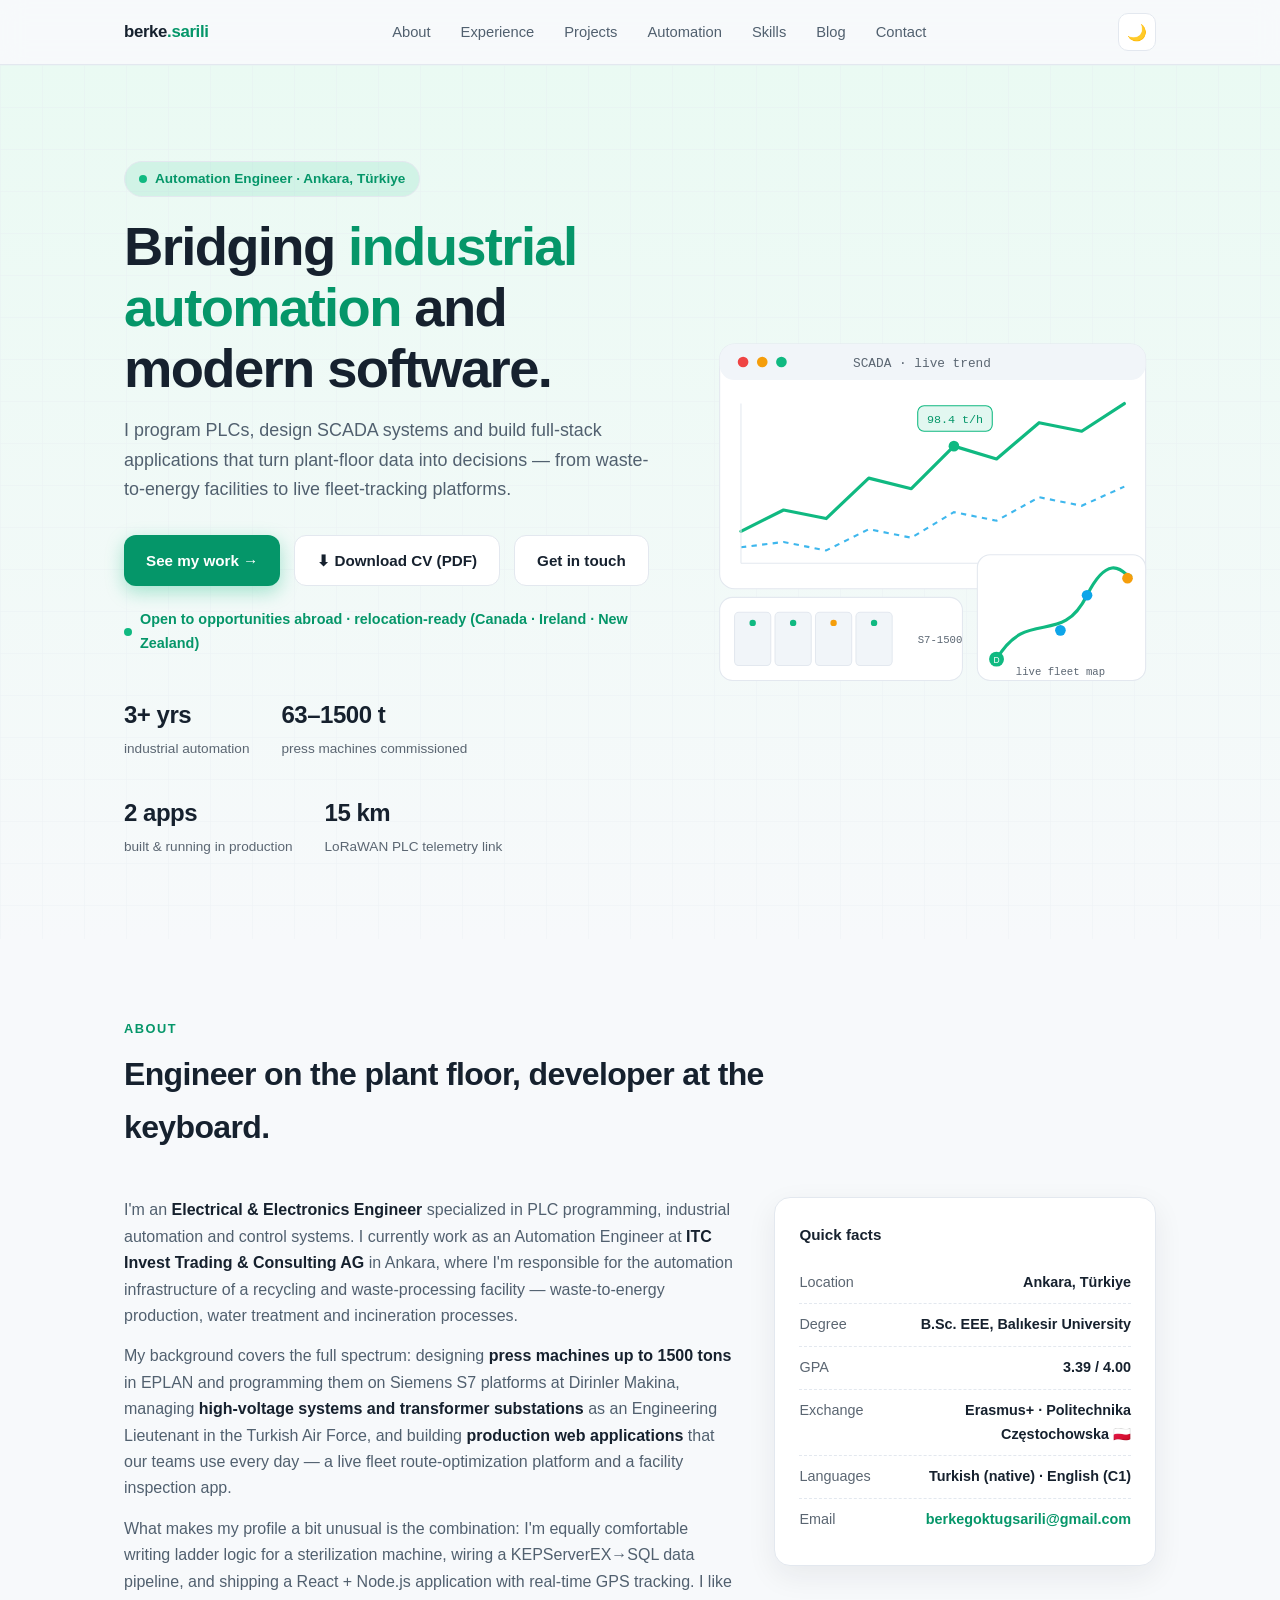
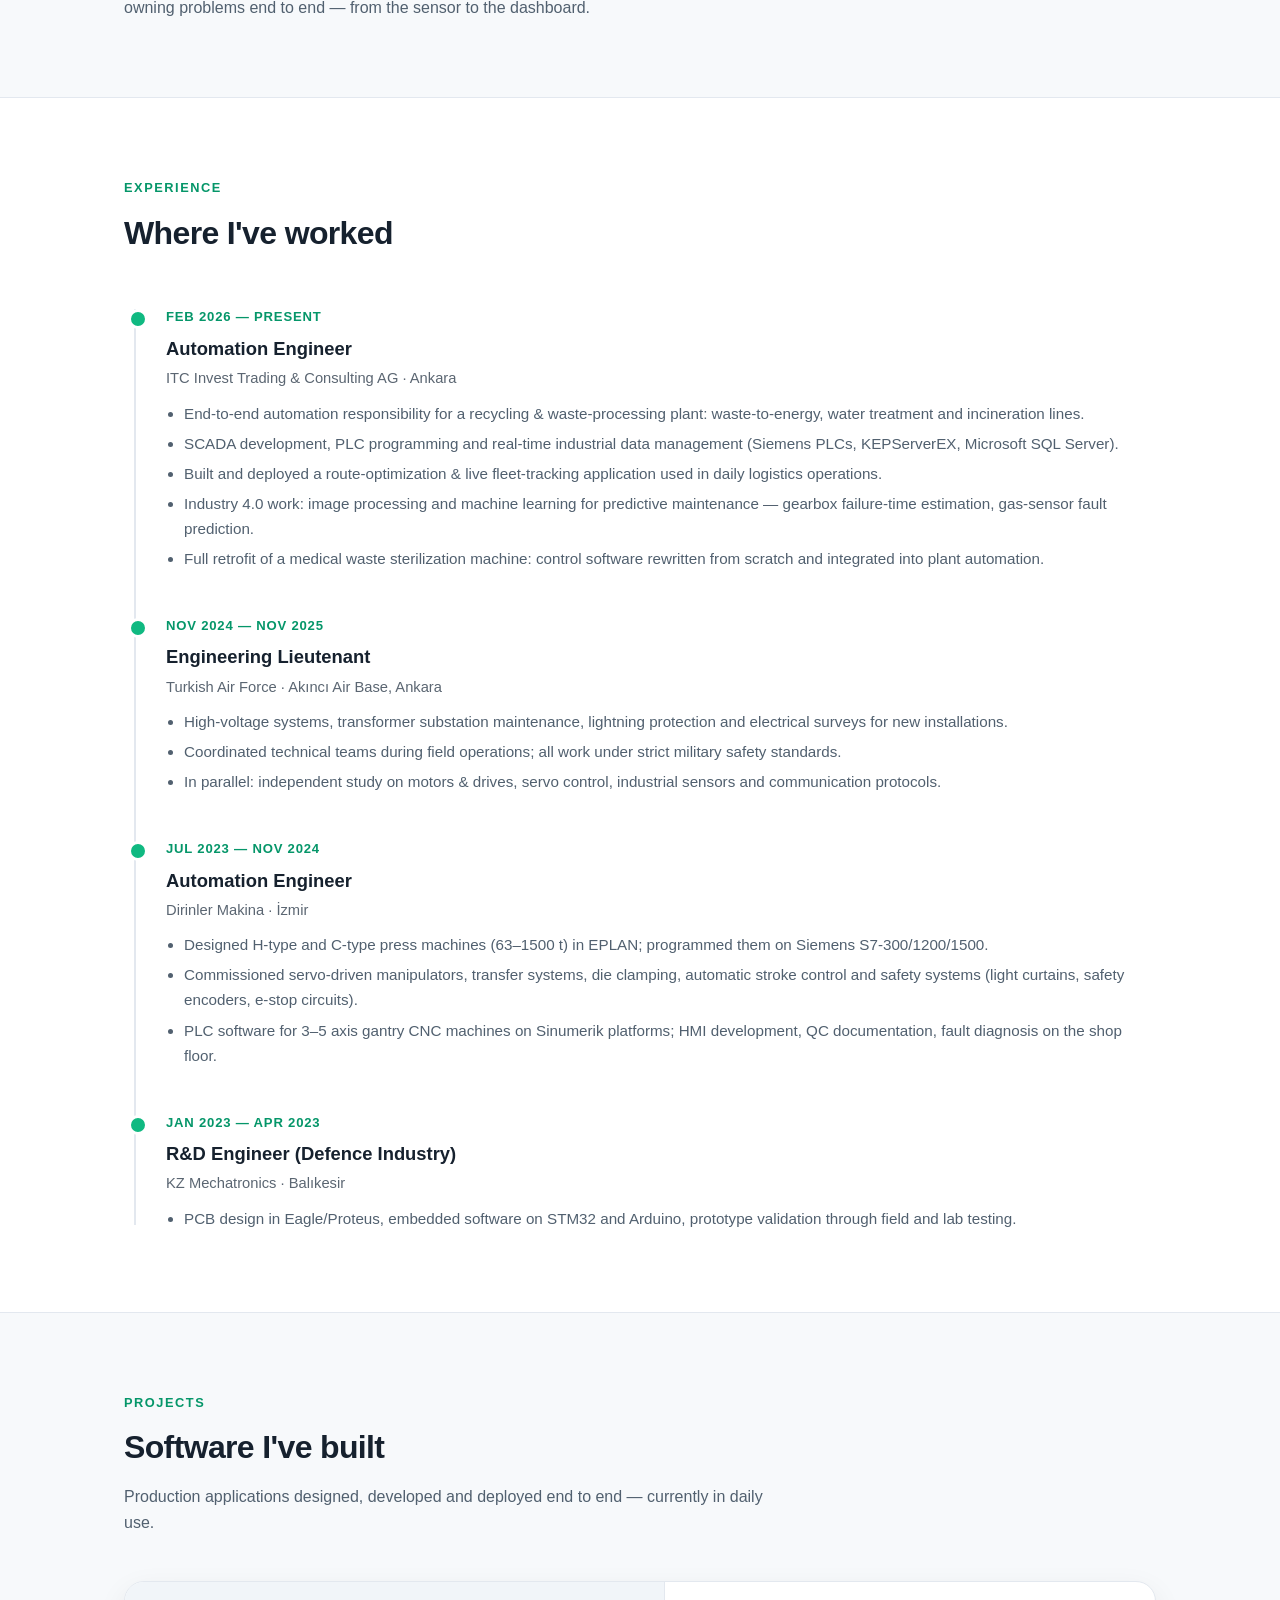
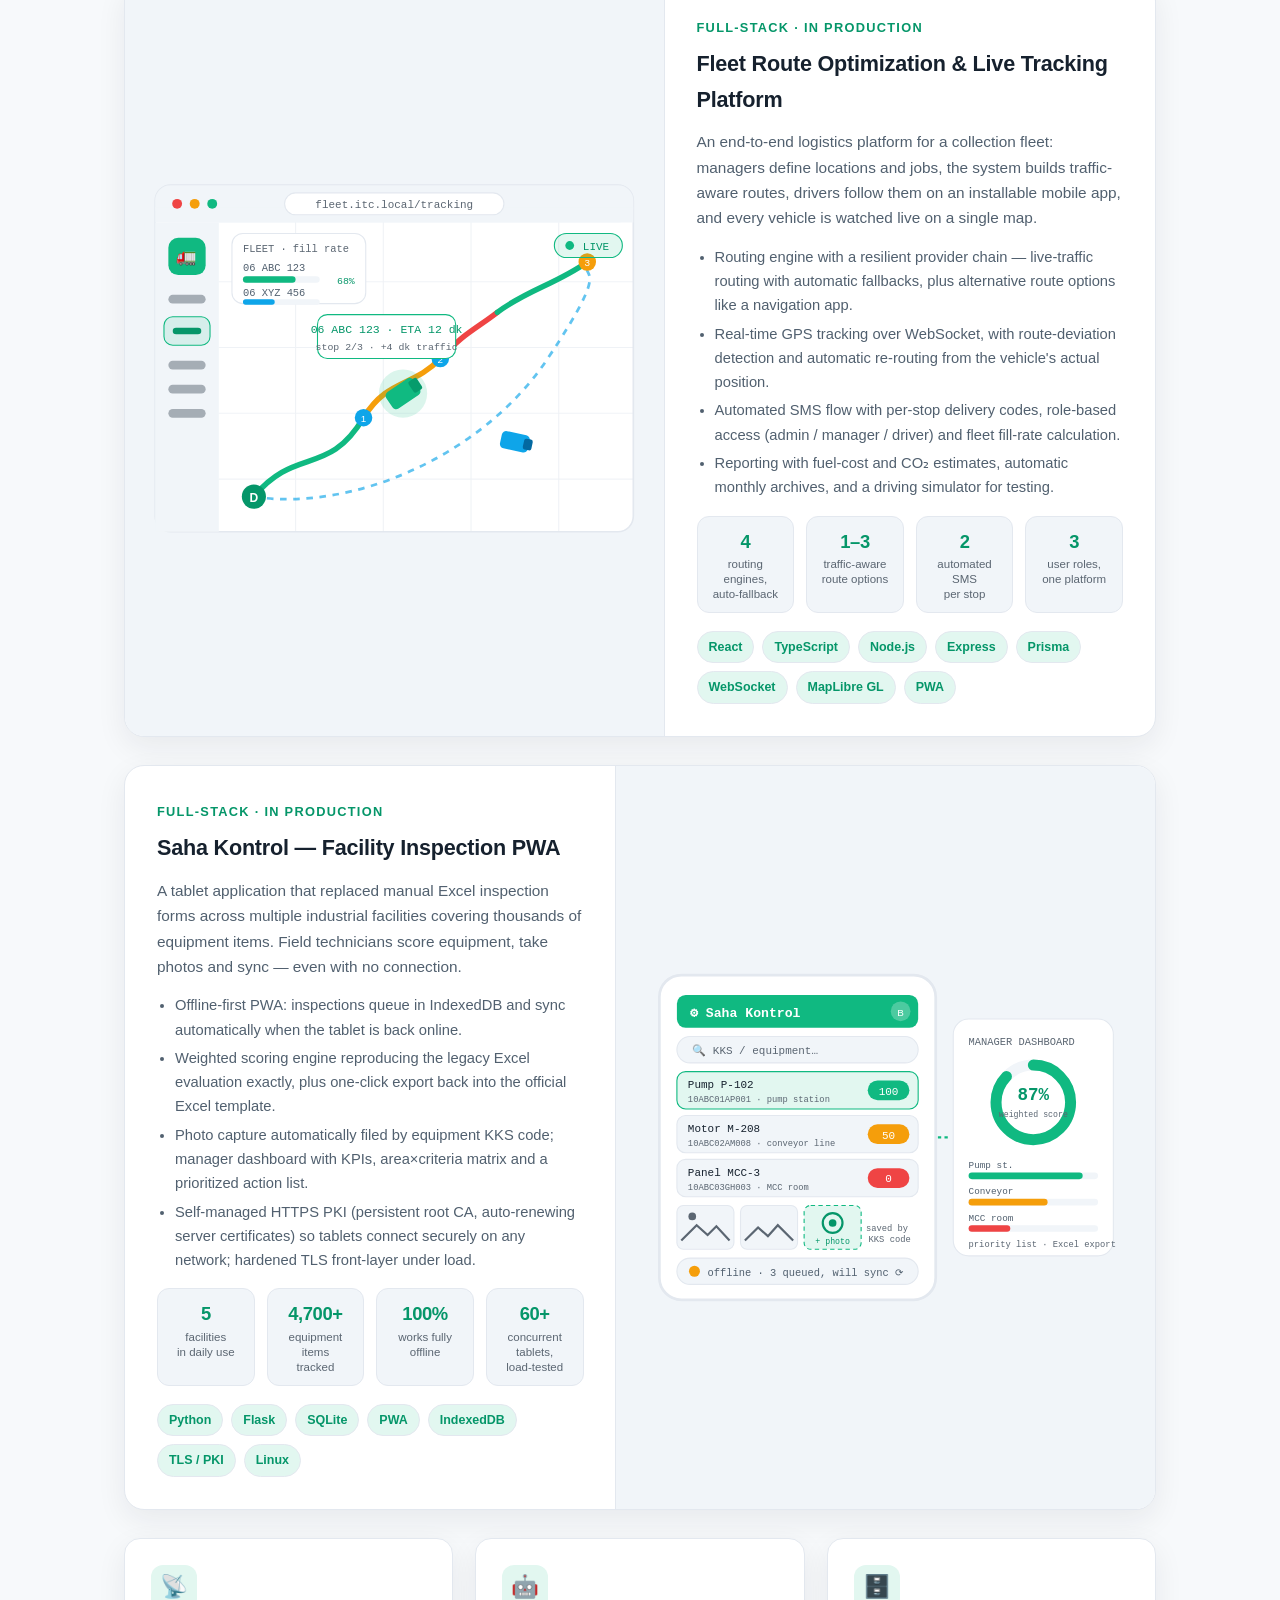
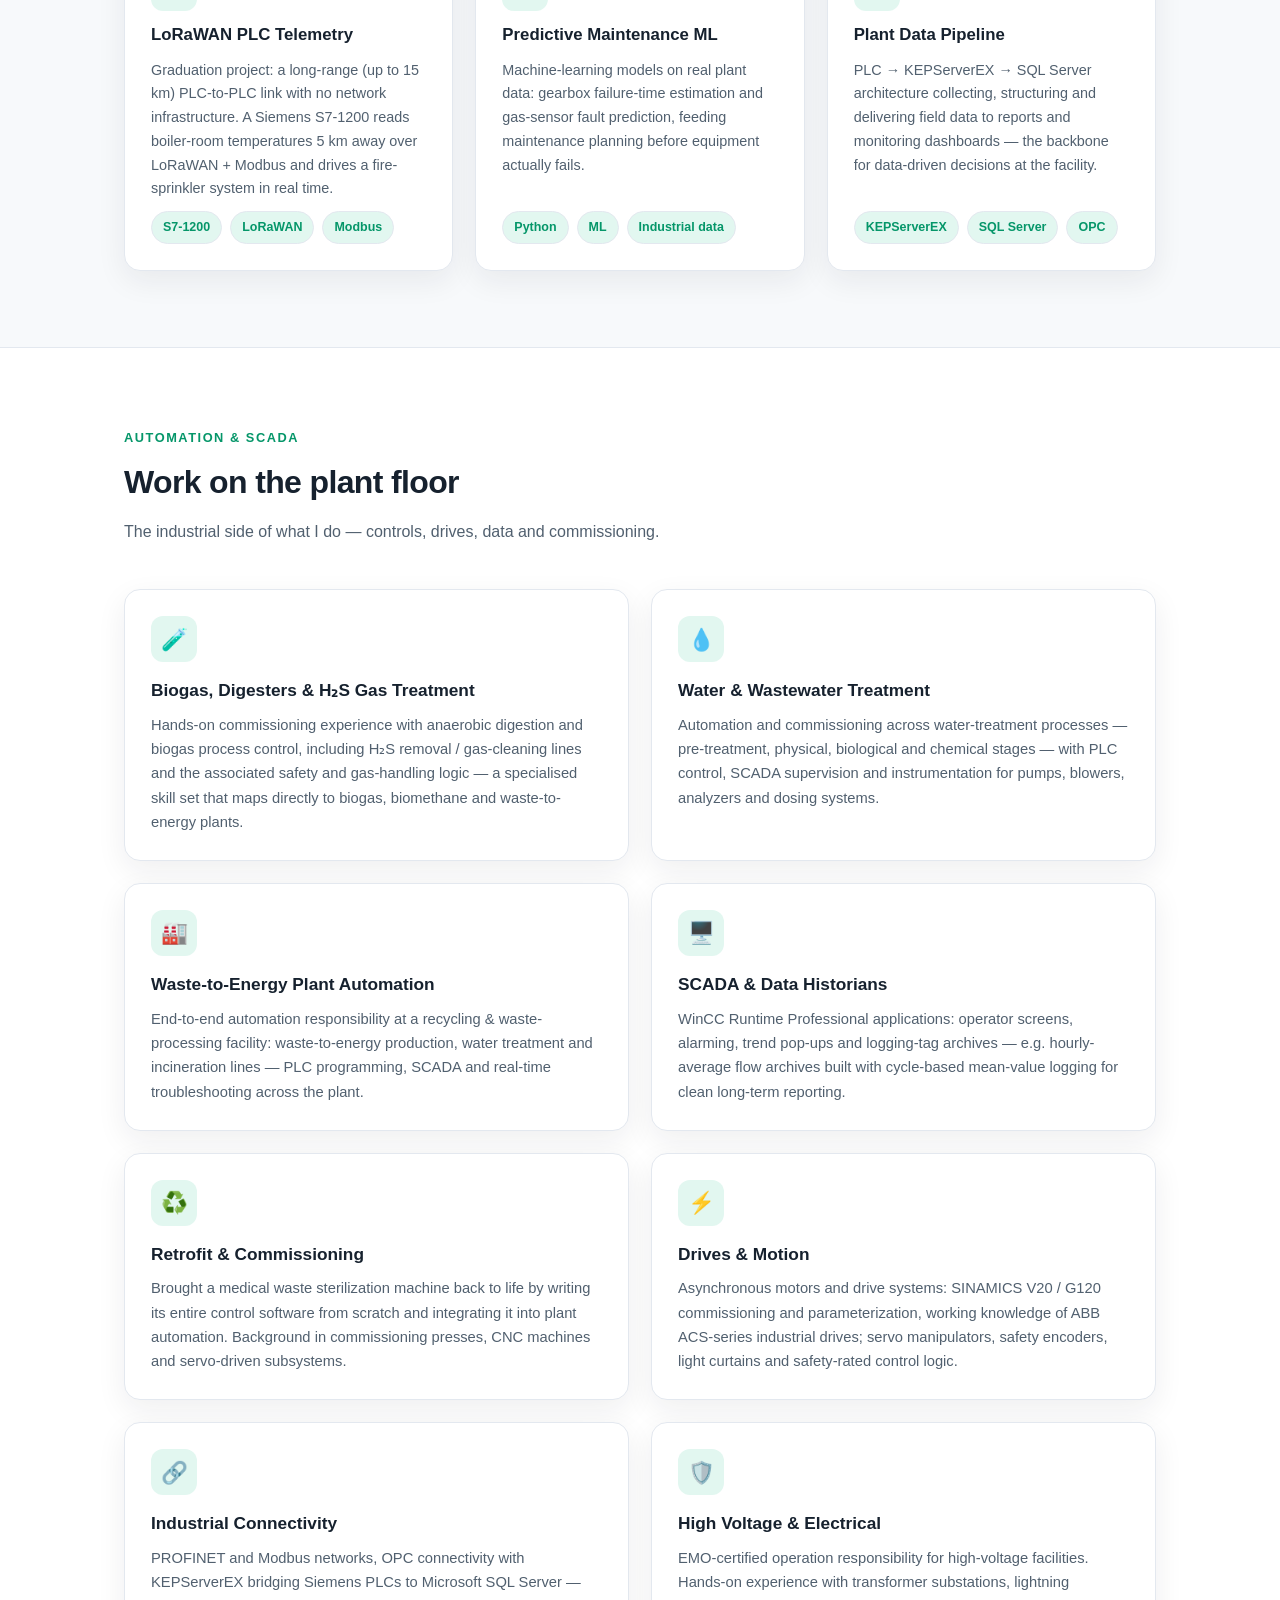
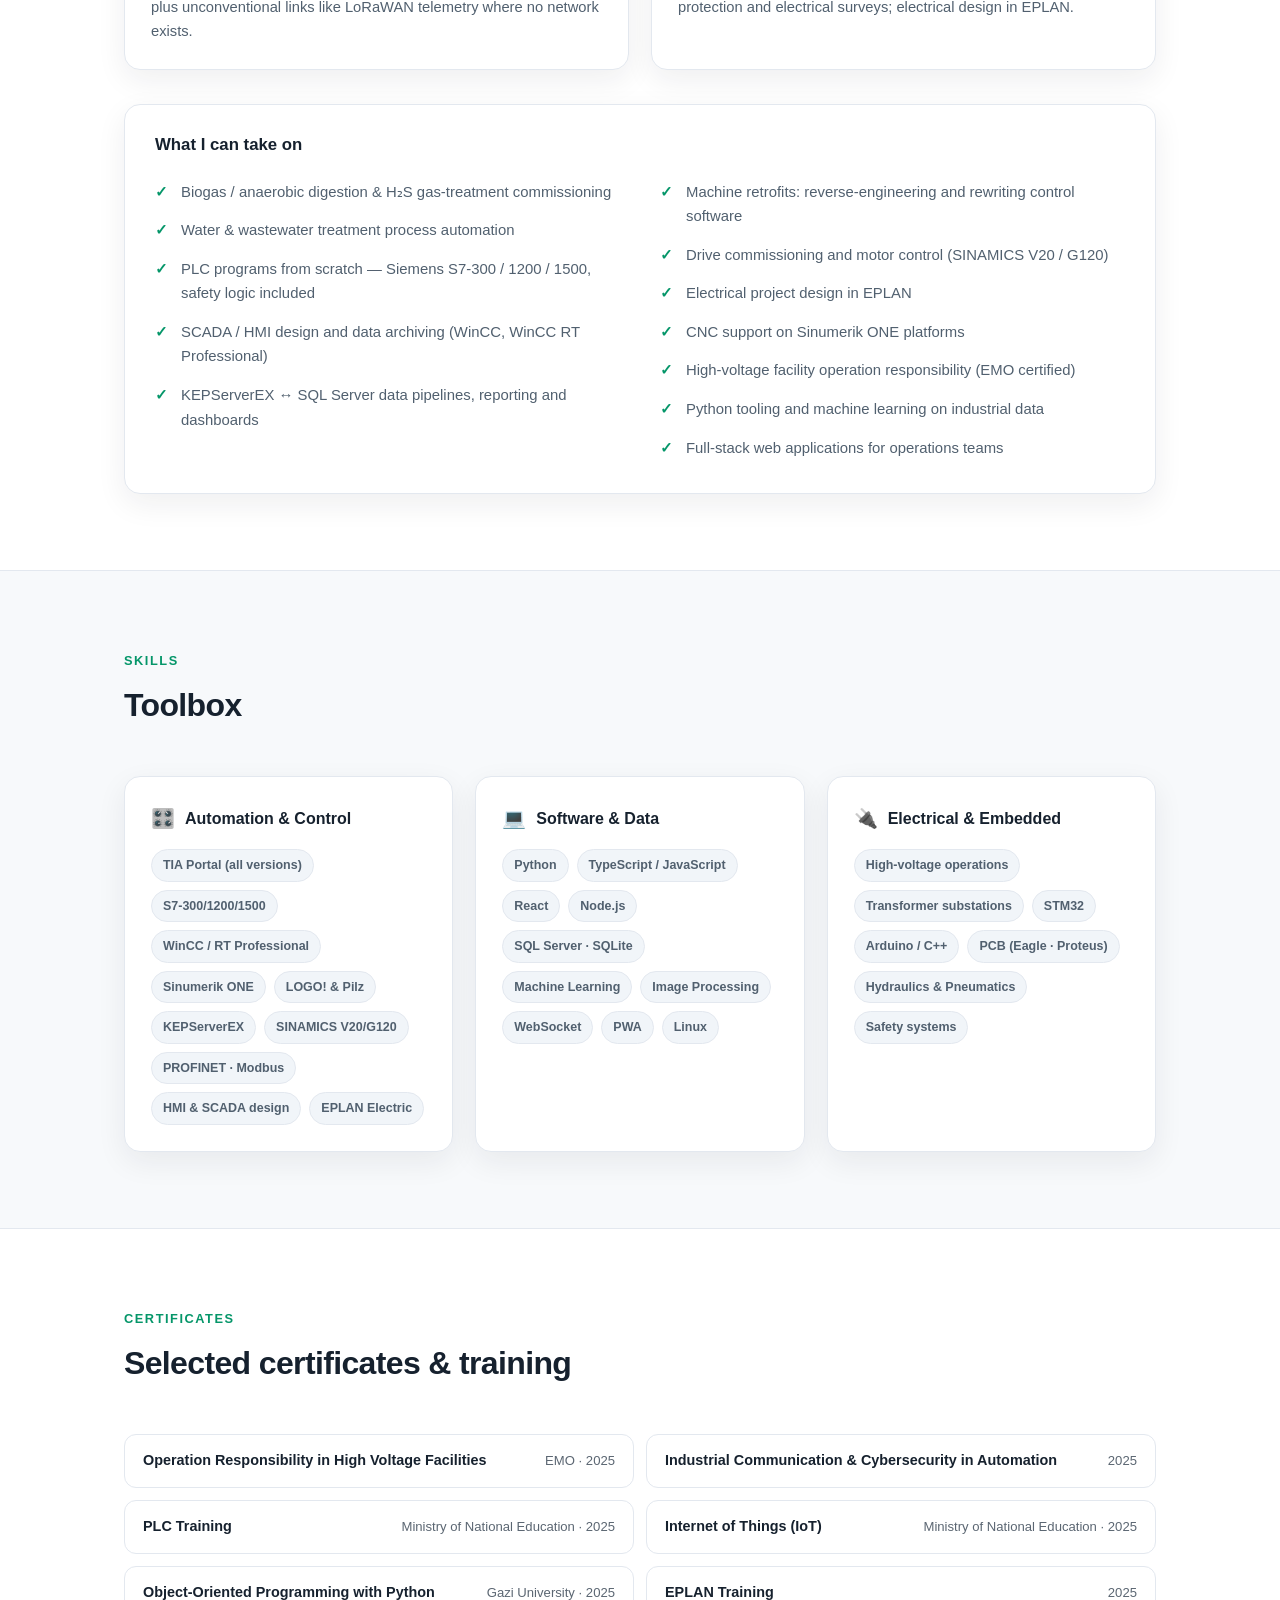
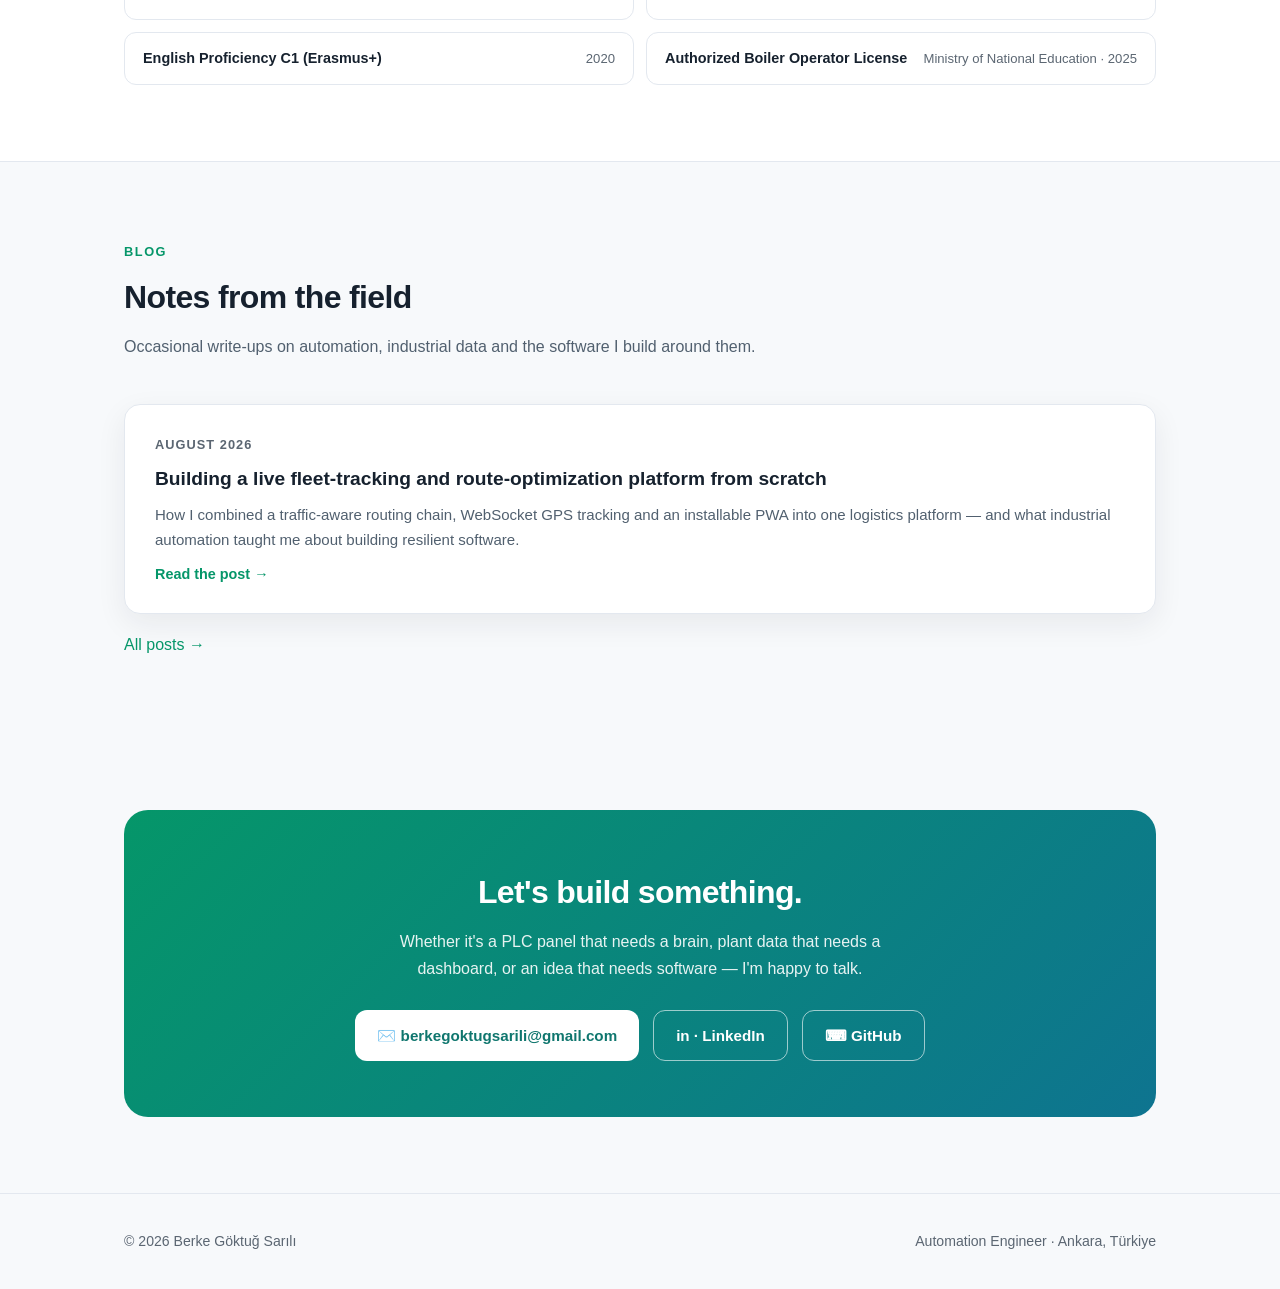
==== index.html @ cd358795 "Kisisel site: CV + portfolio + blog + SEO (OG, sitemap, JSON-LD) Co-Authored-By: Claude Opus 4.8 <no" ====
<!DOCTYPE html>
<html lang="en">
<head>
  <meta charset="UTF-8" />
  <meta name="viewport" content="width=device-width, initial-scale=1.0" />
  <title>Berke Göktuğ Sarılı — Automation Engineer</title>
  <meta name="description" content="Berke Göktuğ Sarılı — Automation Engineer in Ankara. PLC programming, SCADA systems, industrial data and full-stack software for operations." />
  <meta name="author" content="Berke Göktuğ Sarılı" />
  <meta name="theme-color" content="#f7f9fb" media="(prefers-color-scheme: light)" />
  <meta name="theme-color" content="#0b1220" media="(prefers-color-scheme: dark)" />
  <link rel="canonical" href="https://berkegoktugsarili.github.io/" />
  <!-- Open Graph (LinkedIn / social link previews) -->
  <meta property="og:type" content="website" />
  <meta property="og:site_name" content="Berke Göktuğ Sarılı" />
  <meta property="og:title" content="Berke Göktuğ Sarılı — Automation Engineer" />
  <meta property="og:description" content="Automation & SCADA engineer in Ankara. PLC programming, SCADA systems, industrial data and full-stack software — from waste-to-energy plants to live fleet-tracking platforms." />
  <meta property="og:url" content="https://berkegoktugsarili.github.io/" />
  <meta property="og:image" content="https://berkegoktugsarili.github.io/og.png" />
  <meta property="og:image:width" content="1200" />
  <meta property="og:image:height" content="630" />
  <meta name="twitter:card" content="summary_large_image" />
  <meta name="twitter:title" content="Berke Göktuğ Sarılı — Automation Engineer" />
  <meta name="twitter:description" content="Automation & SCADA engineer in Ankara — PLC, SCADA, industrial data & full-stack software." />
  <meta name="twitter:image" content="https://berkegoktugsarili.github.io/og.png" />
  <!-- JSON-LD: Person schema for Google / rich results -->
  <script type="application/ld+json">
  {
    "@context": "https://schema.org",
    "@type": "Person",
    "name": "Berke Göktuğ Sarılı",
    "jobTitle": "Automation & SCADA Engineer",
    "url": "https://berkegoktugsarili.github.io/",
    "email": "mailto:berkegoktugsarili@gmail.com",
    "address": { "@type": "PostalAddress", "addressLocality": "Ankara", "addressCountry": "TR" },
    "alumniOf": "Balıkesir University",
    "knowsAbout": ["PLC programming", "SCADA", "WinCC", "KEPServerEX", "Industrial automation", "Biogas & H2S gas treatment", "Machine learning", "Full-stack development"],
    "sameAs": [
      "https://www.linkedin.com/in/berkegoktugsarili/",
      "https://github.com/berkegoktugsarili"
    ]
  }
  </script>
  <!-- Set theme before first paint to avoid a flash of the wrong theme. -->
  <script>
    (function () {
      var s = localStorage.getItem("theme");
      var t = s || (window.matchMedia("(prefers-color-scheme: dark)").matches ? "dark" : "light");
      document.documentElement.setAttribute("data-theme", t);
    })();
  </script>
  <link rel="stylesheet" href="css/style.css" />
  <link rel="icon" href="favicon.svg" />
  <noscript><style>.reveal{opacity:1;transform:none}</style></noscript>
</head>
<body>

<a class="skip-link" href="#about">Skip to content</a>

<nav class="nav">
  <div class="container nav-inner">
    <a class="nav-logo" href="index.html">berke<span>.sarili</span></a>
    <ul class="nav-links" id="navLinks">
      <li><a href="#about">About</a></li>
      <li><a href="#experience">Experience</a></li>
      <li><a href="#projects">Projects</a></li>
      <li><a href="#automation">Automation</a></li>
      <li><a href="#skills">Skills</a></li>
      <li><a href="blog/index.html">Blog</a></li>
      <li><a href="#contact">Contact</a></li>
    </ul>
    <div>
      <button class="theme-btn" id="themeBtn" aria-label="Toggle theme">🌙</button>
      <button class="nav-toggle" id="navToggle" aria-label="Menu" aria-expanded="false" aria-controls="navLinks">☰</button>
    </div>
  </div>
</nav>

<header class="hero">
  <svg class="hero-grid-bg" width="100%" height="100%" xmlns="http://www.w3.org/2000/svg" aria-hidden="true" focusable="false">
    <defs>
      <pattern id="grid" width="42" height="42" patternUnits="userSpaceOnUse">
        <path d="M 42 0 L 0 0 0 42" fill="none" stroke="var(--card-border)" stroke-width="1"/>
      </pattern>
    </defs>
    <rect width="100%" height="100%" fill="url(#grid)" />
  </svg>
  <div class="container hero-inner">
    <div class="hero-text">
      <span class="hero-kicker"><span class="dot"></span> Automation Engineer · Ankara, Türkiye</span>
      <h1>Bridging <em>industrial automation</em> and modern software.</h1>
      <p class="hero-sub">
        I program PLCs, design SCADA systems and build full-stack applications that turn
        plant-floor data into decisions — from waste-to-energy facilities to live fleet-tracking platforms.
      </p>
      <div class="hero-cta">
        <a class="btn btn-primary" href="#projects">See my work →</a>
        <a class="btn btn-ghost" href="cv/Berke-Goktug-Sarili-CV.pdf" download>⬇ Download CV (PDF)</a>
        <a class="btn btn-ghost" href="#contact">Get in touch</a>
      </div>
      <p class="hero-avail"><span class="dot"></span> Open to opportunities abroad · relocation-ready (Canada · Ireland · New Zealand)</p>
      <div class="hero-stats">
        <div class="stat"><b>3+ yrs</b><span>industrial automation</span></div>
        <div class="stat"><b>63–1500 t</b><span>press machines commissioned</span></div>
        <div class="stat"><b>2 apps</b><span>built &amp; running in production</span></div>
        <div class="stat"><b>15 km</b><span>LoRaWAN PLC telemetry link</span></div>
      </div>
    </div>
    <div class="hero-art">
      <!-- Stylized control-room illustration: SCADA trend + route map -->
      <svg viewBox="0 0 420 340" xmlns="http://www.w3.org/2000/svg" role="img" aria-label="Illustration of a SCADA trend screen and a route map">
        <rect x="10" y="14" width="400" height="230" rx="14" fill="var(--card)" stroke="var(--card-border)"/>
        <rect x="10" y="14" width="400" height="34" rx="14" fill="var(--code-bg)"/>
        <circle cx="32" cy="31" r="5" fill="#ef4444"/><circle cx="50" cy="31" r="5" fill="#f59e0b"/><circle cx="68" cy="31" r="5" fill="var(--accent)"/>
        <text x="200" y="36" text-anchor="middle" font-family="monospace" font-size="12" fill="var(--text-faint)">SCADA · live trend</text>
        <polyline points="30,190 70,170 110,178 150,140 190,150 230,110 270,122 310,88 350,96 390,70"
                  fill="none" stroke="var(--accent)" stroke-width="3" stroke-linecap="round" stroke-linejoin="round"/>
        <polyline points="30,205 70,200 110,208 150,188 190,196 230,172 270,180 310,158 350,166 390,148"
                  fill="none" stroke="#0ea5e9" stroke-width="2" stroke-dasharray="5 5" opacity="0.8"/>
        <g stroke="var(--card-border)" stroke-width="1">
          <line x1="30" y1="70" x2="30" y2="220"/><line x1="30" y1="220" x2="395" y2="220"/>
        </g>
        <circle cx="230" cy="110" r="5" fill="var(--accent)"/>
        <rect x="196" y="72" width="70" height="24" rx="6" fill="var(--accent-soft)" stroke="var(--accent)"/>
        <text x="231" y="88" text-anchor="middle" font-family="monospace" font-size="11" fill="var(--accent-strong)">98.4 t/h</text>
        <!-- route mini-map -->
        <rect x="252" y="212" width="158" height="118" rx="12" fill="var(--card)" stroke="var(--card-border)"/>
        <path d="M270 310 C 300 260, 330 300, 355 250 S 395 240, 396 232" fill="none" stroke="var(--accent)" stroke-width="3" stroke-linecap="round"/>
        <circle cx="270" cy="310" r="7" fill="var(--accent)"/>
        <text x="270" y="314" text-anchor="middle" font-size="8" fill="#fff">D</text>
        <circle cx="330" cy="283" r="5" fill="#0ea5e9"/>
        <circle cx="355" cy="250" r="5" fill="#0ea5e9"/>
        <circle cx="393" cy="234" r="5" fill="#f59e0b"/>
        <text x="330" y="325" text-anchor="middle" font-family="monospace" font-size="10" fill="var(--text-faint)">live fleet map</text>
        <!-- PLC rack -->
        <rect x="10" y="252" width="228" height="78" rx="12" fill="var(--card)" stroke="var(--card-border)"/>
        <rect x="24" y="266" width="34" height="50" rx="4" fill="var(--code-bg)" stroke="var(--card-border)"/>
        <rect x="62" y="266" width="34" height="50" rx="4" fill="var(--code-bg)" stroke="var(--card-border)"/>
        <rect x="100" y="266" width="34" height="50" rx="4" fill="var(--code-bg)" stroke="var(--card-border)"/>
        <rect x="138" y="266" width="34" height="50" rx="4" fill="var(--code-bg)" stroke="var(--card-border)"/>
        <circle cx="41" cy="276" r="3" fill="var(--accent)"/><circle cx="79" cy="276" r="3" fill="var(--accent)"/>
        <circle cx="117" cy="276" r="3" fill="#f59e0b"/><circle cx="155" cy="276" r="3" fill="var(--accent)"/>
        <text x="196" y="295" font-family="monospace" font-size="10" fill="var(--text-faint)">S7-1500</text>
      </svg>
    </div>
  </div>
</header>

<section id="about">
  <div class="container">
    <div class="sec-head reveal">
      <span class="tag">About</span>
      <h2>Engineer on the plant floor, developer at the keyboard.</h2>
    </div>
    <div class="about-grid">
      <div class="reveal">
        <p>
          I'm an <strong>Electrical &amp; Electronics Engineer</strong> specialized in PLC programming, industrial
          automation and control systems. I currently work as an Automation Engineer at
          <strong>ITC Invest Trading &amp; Consulting AG</strong> in Ankara, where I'm responsible for the automation
          infrastructure of a recycling and waste-processing facility — waste-to-energy production, water
          treatment and incineration processes.
        </p>
        <p>
          My background covers the full spectrum: designing <strong>press machines up to 1500 tons</strong> in EPLAN and
          programming them on Siemens S7 platforms at Dirinler Makina, managing <strong>high-voltage systems and
          transformer substations</strong> as an Engineering Lieutenant in the Turkish Air Force, and building
          <strong>production web applications</strong> that our teams use every day — a live fleet route-optimization
          platform and a facility inspection app.
        </p>
        <p>
          What makes my profile a bit unusual is the combination: I'm equally comfortable writing ladder logic
          for a sterilization machine, wiring a KEPServerEX→SQL data pipeline, and shipping a React + Node.js
          application with real-time GPS tracking. I like owning problems end to end — from the sensor to the dashboard.
        </p>
      </div>
      <div class="fact-card reveal">
        <h3>Quick facts</h3>
        <ul>
          <li><span>Location</span><span>Ankara, Türkiye</span></li>
          <li><span>Degree</span><span>B.Sc. EEE, Balıkesir University</span></li>
          <li><span>GPA</span><span>3.39 / 4.00</span></li>
          <li><span>Exchange</span><span>Erasmus+ · Politechnika Częstochowska 🇵🇱</span></li>
          <li><span>Languages</span><span>Turkish (native) · English (C1)</span></li>
          <li><span>Email</span><span><a href="mailto:berkegoktugsarili@gmail.com">berkegoktugsarili@gmail.com</a></span></li>
        </ul>
      </div>
    </div>
  </div>
</section>

<section id="experience" class="alt">
  <div class="container">
    <div class="sec-head reveal">
      <span class="tag">Experience</span>
      <h2>Where I've worked</h2>
    </div>
    <div class="timeline">
      <div class="tl-item reveal">
        <span class="tl-date">Feb 2026 — Present</span>
        <h3>Automation Engineer</h3>
        <div class="tl-org">ITC Invest Trading &amp; Consulting AG · Ankara</div>
        <ul>
          <li>End-to-end automation responsibility for a recycling &amp; waste-processing plant: waste-to-energy, water treatment and incineration lines.</li>
          <li>SCADA development, PLC programming and real-time industrial data management (Siemens PLCs, KEPServerEX, Microsoft SQL Server).</li>
          <li>Built and deployed a route-optimization &amp; live fleet-tracking application used in daily logistics operations.</li>
          <li>Industry 4.0 work: image processing and machine learning for predictive maintenance — gearbox failure-time estimation, gas-sensor fault prediction.</li>
          <li>Full retrofit of a medical waste sterilization machine: control software rewritten from scratch and integrated into plant automation.</li>
        </ul>
      </div>
      <div class="tl-item reveal">
        <span class="tl-date">Nov 2024 — Nov 2025</span>
        <h3>Engineering Lieutenant</h3>
        <div class="tl-org">Turkish Air Force · Akıncı Air Base, Ankara</div>
        <ul>
          <li>High-voltage systems, transformer substation maintenance, lightning protection and electrical surveys for new installations.</li>
          <li>Coordinated technical teams during field operations; all work under strict military safety standards.</li>
          <li>In parallel: independent study on motors &amp; drives, servo control, industrial sensors and communication protocols.</li>
        </ul>
      </div>
      <div class="tl-item reveal">
        <span class="tl-date">Jul 2023 — Nov 2024</span>
        <h3>Automation Engineer</h3>
        <div class="tl-org">Dirinler Makina · İzmir</div>
        <ul>
          <li>Designed H-type and C-type press machines (63–1500 t) in EPLAN; programmed them on Siemens S7-300/1200/1500.</li>
          <li>Commissioned servo-driven manipulators, transfer systems, die clamping, automatic stroke control and safety systems (light curtains, safety encoders, e-stop circuits).</li>
          <li>PLC software for 3–5 axis gantry CNC machines on Sinumerik platforms; HMI development, QC documentation, fault diagnosis on the shop floor.</li>
        </ul>
      </div>
      <div class="tl-item reveal">
        <span class="tl-date">Jan 2023 — Apr 2023</span>
        <h3>R&amp;D Engineer (Defence Industry)</h3>
        <div class="tl-org">KZ Mechatronics · Balıkesir</div>
        <ul>
          <li>PCB design in Eagle/Proteus, embedded software on STM32 and Arduino, prototype validation through field and lab testing.</li>
        </ul>
      </div>
    </div>
  </div>
</section>

<section id="projects">
  <div class="container">
    <div class="sec-head reveal">
      <span class="tag">Projects</span>
      <h2>Software I've built</h2>
      <p>Production applications designed, developed and deployed end to end — currently in daily use.</p>
    </div>

    <div class="proj-featured">
      <article class="proj-card reveal">
        <div class="proj-art">
          <svg viewBox="0 0 440 320" xmlns="http://www.w3.org/2000/svg" role="img" aria-label="Fleet tracking application screen: live map with routes, vehicles and fleet panel">
            <!-- browser window -->
            <rect x="2" y="2" width="436" height="316" rx="14" fill="var(--card)" stroke="var(--card-border)" stroke-width="1.5"/>
            <rect x="2" y="2" width="436" height="34" rx="14" fill="var(--code-bg)"/>
            <rect x="2" y="22" width="436" height="14" fill="var(--code-bg)"/>
            <circle cx="22" cy="19" r="4.5" fill="#ef4444"/><circle cx="38" cy="19" r="4.5" fill="#f59e0b"/><circle cx="54" cy="19" r="4.5" fill="var(--accent)"/>
            <rect x="120" y="9" width="200" height="20" rx="10" fill="var(--card)" stroke="var(--card-border)"/>
            <text x="220" y="23" text-anchor="middle" font-family="monospace" font-size="10" fill="var(--text-faint)">fleet.itc.local/tracking</text>
            <!-- sidebar -->
            <rect x="2" y="36" width="58" height="282" fill="var(--code-bg)"/>
            <rect x="14" y="50" width="34" height="34" rx="9" fill="var(--accent)"/>
            <text x="31" y="72" text-anchor="middle" font-size="15" fill="#fff">🚛</text>
            <rect x="14" y="102" width="34" height="8" rx="4" fill="var(--text-faint)" opacity="0.5"/>
            <rect x="10" y="122" width="42" height="26" rx="8" fill="var(--accent-soft)" stroke="var(--accent)"/>
            <rect x="18" y="132" width="26" height="6" rx="3" fill="var(--accent-strong)"/>
            <rect x="14" y="162" width="34" height="8" rx="4" fill="var(--text-faint)" opacity="0.5"/>
            <rect x="14" y="184" width="34" height="8" rx="4" fill="var(--text-faint)" opacity="0.5"/>
            <rect x="14" y="206" width="34" height="8" rx="4" fill="var(--text-faint)" opacity="0.5"/>
            <!-- map canvas -->
            <g stroke="var(--card-border)" stroke-width="1" opacity="0.55">
              <line x1="60" y1="90" x2="438" y2="90"/><line x1="60" y1="150" x2="438" y2="150"/>
              <line x1="60" y1="210" x2="438" y2="210"/><line x1="60" y1="270" x2="438" y2="270"/>
              <line x1="130" y1="36" x2="130" y2="318"/><line x1="210" y1="36" x2="210" y2="318"/>
              <line x1="290" y1="36" x2="290" y2="318"/><line x1="370" y1="36" x2="370" y2="318"/>
            </g>
            <!-- route with traffic colouring: green → amber → red → green -->
            <path d="M92 286 C 130 240, 160 268, 192 214" fill="none" stroke="var(--accent)" stroke-width="5" stroke-linecap="round"/>
            <path d="M192 214 C 214 178, 238 186, 262 160" fill="none" stroke="#f59e0b" stroke-width="5" stroke-linecap="round"/>
            <path d="M262 160 C 282 138, 296 132, 314 118" fill="none" stroke="#ef4444" stroke-width="5" stroke-linecap="round"/>
            <path d="M314 118 C 340 98, 368 92, 396 72" fill="none" stroke="var(--accent)" stroke-width="5" stroke-linecap="round"/>
            <!-- alternative route -->
            <path d="M92 286 C 180 300, 300 250, 360 160 S 390 90, 396 72" fill="none" stroke="#0ea5e9" stroke-width="2.5" stroke-dasharray="6 6" opacity="0.65"/>
            <!-- depot + stops -->
            <circle cx="92" cy="286" r="11" fill="var(--accent-strong)"/>
            <text x="92" y="291" text-anchor="middle" font-size="11" fill="#fff" font-weight="bold">D</text>
            <circle cx="192" cy="214" r="8" fill="#0ea5e9"/><text x="192" y="218" text-anchor="middle" font-size="9" fill="#fff">1</text>
            <circle cx="262" cy="160" r="8" fill="#0ea5e9"/><text x="262" y="164" text-anchor="middle" font-size="9" fill="#fff">2</text>
            <circle cx="396" cy="72" r="8" fill="#f59e0b"/><text x="396" y="76" text-anchor="middle" font-size="9" fill="#fff">3</text>
            <!-- vehicles -->
            <g transform="translate(228,192) rotate(-34)">
              <rect x="-15" y="-9" width="30" height="18" rx="4" fill="var(--accent)"/>
              <rect x="9" y="-6" width="9" height="12" rx="2" fill="var(--accent-strong)"/>
            </g>
            <circle cx="228" cy="192" r="22" fill="var(--accent)" opacity="0.15"/>
            <g transform="translate(330,236) rotate(12)">
              <rect x="-13" y="-8" width="26" height="16" rx="4" fill="#0ea5e9"/>
              <rect x="8" y="-5" width="8" height="10" rx="2" fill="#0369a1"/>
            </g>
            <!-- ETA tooltip -->
            <rect x="150" y="120" width="126" height="40" rx="9" fill="var(--card)" stroke="var(--accent)"/>
            <text x="213" y="137" text-anchor="middle" font-family="monospace" font-size="10.5" fill="var(--accent-strong)">06 ABC 123 · ETA 12 dk</text>
            <text x="213" y="152" text-anchor="middle" font-family="monospace" font-size="9" fill="var(--text-faint)">stop 2/3 · +4 dk traffic</text>
            <!-- live badge -->
            <rect x="366" y="46" width="62" height="22" rx="11" fill="var(--accent-soft)" stroke="var(--accent)"/>
            <circle cx="380" cy="57" r="4" fill="var(--accent)"/>
            <text x="404" y="61" text-anchor="middle" font-family="monospace" font-size="10" fill="var(--accent-strong)">LIVE</text>
            <!-- fleet panel -->
            <rect x="72" y="46" width="122" height="64" rx="10" fill="var(--card)" stroke="var(--card-border)"/>
            <text x="82" y="63" font-family="monospace" font-size="9.5" fill="var(--text-faint)">FLEET · fill rate</text>
            <text x="82" y="80" font-family="monospace" font-size="9.5" fill="var(--text-soft)">06 ABC 123</text>
            <rect x="82" y="85" width="70" height="6" rx="3" fill="var(--code-bg)"/>
            <rect x="82" y="85" width="48" height="6" rx="3" fill="var(--accent)"/>
            <text x="184" y="92" text-anchor="end" font-family="monospace" font-size="9" fill="var(--accent-strong)">68%</text>
            <text x="82" y="103" font-family="monospace" font-size="9.5" fill="var(--text-soft)">06 XYZ 456</text>
            <rect x="82" y="106" width="70" height="5" rx="2.5" fill="var(--code-bg)"/>
            <rect x="82" y="106" width="29" height="5" rx="2.5" fill="#0ea5e9"/>
          </svg>
        </div>
        <div class="proj-body">
          <span class="role">Full-stack · in production</span>
          <h3>Fleet Route Optimization &amp; Live Tracking Platform</h3>
          <p>
            An end-to-end logistics platform for a collection fleet: managers define locations and jobs, the
            system builds traffic-aware routes, drivers follow them on an installable mobile app, and every
            vehicle is watched live on a single map.
          </p>
          <ul>
            <li>Routing engine with a resilient provider chain — live-traffic routing with automatic fallbacks, plus alternative route options like a navigation app.</li>
            <li>Real-time GPS tracking over WebSocket, with route-deviation detection and automatic re-routing from the vehicle's actual position.</li>
            <li>Automated SMS flow with per-stop delivery codes, role-based access (admin / manager / driver) and fleet fill-rate calculation.</li>
            <li>Reporting with fuel-cost and CO₂ estimates, automatic monthly archives, and a driving simulator for testing.</li>
          </ul>
          <div class="proj-stats">
            <div class="ps"><b>4</b><span>routing engines,<br/>auto-fallback</span></div>
            <div class="ps"><b>1–3</b><span>traffic-aware<br/>route options</span></div>
            <div class="ps"><b>2</b><span>automated SMS<br/>per stop</span></div>
            <div class="ps"><b>3</b><span>user roles,<br/>one platform</span></div>
          </div>
          <div class="chips">
            <span class="chip">React</span><span class="chip">TypeScript</span><span class="chip">Node.js</span>
            <span class="chip">Express</span><span class="chip">Prisma</span><span class="chip">WebSocket</span>
            <span class="chip">MapLibre GL</span><span class="chip">PWA</span>
          </div>
        </div>
      </article>

      <article class="proj-card reveal">
        <div class="proj-art">
          <svg viewBox="0 0 440 320" xmlns="http://www.w3.org/2000/svg" role="img" aria-label="Tablet inspection app screen with equipment checklist, photo capture and manager dashboard">
            <!-- tablet -->
            <rect x="14" y="12" width="252" height="296" rx="20" fill="var(--card)" stroke="var(--card-border)" stroke-width="2.5"/>
            <rect x="30" y="30" width="220" height="30" rx="8" fill="var(--accent)"/>
            <text x="42" y="50" font-family="monospace" font-size="12" fill="#fff" font-weight="bold">⚙ Saha Kontrol</text>
            <circle cx="234" cy="45" r="9" fill="rgba(255,255,255,0.25)"/>
            <text x="234" y="49" text-anchor="middle" font-size="9" fill="#fff">B</text>
            <!-- search -->
            <rect x="30" y="68" width="220" height="24" rx="12" fill="var(--code-bg)" stroke="var(--card-border)"/>
            <text x="44" y="84" font-family="monospace" font-size="10" fill="var(--text-faint)">🔍 KKS / equipment…</text>
            <!-- equipment rows: score pills 100 / 50 / 0 -->
            <g font-family="monospace" font-size="10">
              <rect x="30" y="100" width="220" height="34" rx="8" fill="var(--accent-soft)" stroke="var(--accent)"/>
              <text x="40" y="115" fill="var(--text)">Pump P-102</text>
              <text x="40" y="128" font-size="8" fill="var(--text-faint)">10ABC01AP001 · pump station</text>
              <rect x="204" y="108" width="38" height="18" rx="9" fill="var(--accent)"/>
              <text x="223" y="121" text-anchor="middle" fill="#fff">100</text>
              <rect x="30" y="140" width="220" height="34" rx="8" fill="var(--code-bg)" stroke="var(--card-border)"/>
              <text x="40" y="155" fill="var(--text)">Motor M-208</text>
              <text x="40" y="168" font-size="8" fill="var(--text-faint)">10ABC02AM008 · conveyor line</text>
              <rect x="204" y="148" width="38" height="18" rx="9" fill="#f59e0b"/>
              <text x="223" y="161" text-anchor="middle" fill="#fff">50</text>
              <rect x="30" y="180" width="220" height="34" rx="8" fill="var(--code-bg)" stroke="var(--card-border)"/>
              <text x="40" y="195" fill="var(--text)">Panel MCC-3</text>
              <text x="40" y="208" font-size="8" fill="var(--text-faint)">10ABC03GH003 · MCC room</text>
              <rect x="204" y="188" width="38" height="18" rx="9" fill="#ef4444"/>
              <text x="223" y="201" text-anchor="middle" fill="#fff">0</text>
            </g>
            <!-- photo strip -->
            <rect x="30" y="222" width="52" height="40" rx="6" fill="var(--code-bg)" stroke="var(--card-border)"/>
            <path d="M34 254 l14 -14 10 9 8 -8 12 13" fill="none" stroke="var(--text-faint)" stroke-width="2"/>
            <circle cx="44" cy="232" r="3.5" fill="var(--text-faint)"/>
            <rect x="88" y="222" width="52" height="40" rx="6" fill="var(--code-bg)" stroke="var(--card-border)"/>
            <path d="M92 254 l12 -12 9 8 9 -10 14 14" fill="none" stroke="var(--text-faint)" stroke-width="2"/>
            <rect x="146" y="222" width="52" height="40" rx="6" fill="var(--accent-soft)" stroke="var(--accent)" stroke-dasharray="4 3"/>
            <circle cx="172" cy="238" r="9" fill="none" stroke="var(--accent-strong)" stroke-width="2"/>
            <circle cx="172" cy="238" r="3.5" fill="var(--accent-strong)"/>
            <text x="172" y="257" text-anchor="middle" font-family="monospace" font-size="7.5" fill="var(--accent-strong)">+ photo</text>
            <text x="224" y="245" text-anchor="middle" font-family="monospace" font-size="8" fill="var(--text-faint)">saved by
              <tspan x="224" dy="10">KKS code</tspan></text>
            <!-- offline sync bar -->
            <rect x="30" y="270" width="220" height="24" rx="12" fill="var(--code-bg)" stroke="var(--card-border)"/>
            <circle cx="46" cy="282" r="5" fill="#f59e0b"/>
            <text x="58" y="286" font-family="monospace" font-size="9.5" fill="var(--text-soft)">offline · 3 queued, will sync ⟳</text>
            <!-- manager dashboard card -->
            <rect x="282" y="52" width="146" height="216" rx="14" fill="var(--card)" stroke="var(--card-border)"/>
            <text x="296" y="76" font-family="monospace" font-size="9.5" fill="var(--text-faint)">MANAGER DASHBOARD</text>
            <!-- donut 87% -->
            <circle cx="355" cy="128" r="34" fill="none" stroke="var(--code-bg)" stroke-width="10"/>
            <circle cx="355" cy="128" r="34" fill="none" stroke="var(--accent)" stroke-width="10"
                    stroke-dasharray="186 214" stroke-linecap="round" transform="rotate(-90 355 128)"/>
            <text x="355" y="126" text-anchor="middle" font-family="monospace" font-size="16" fill="var(--accent-strong)" font-weight="bold">87%</text>
            <text x="355" y="141" text-anchor="middle" font-family="monospace" font-size="7.5" fill="var(--text-faint)">weighted score</text>
            <!-- bars per area -->
            <g font-family="monospace" font-size="8.5">
              <text x="296" y="188" fill="var(--text-soft)">Pump st.</text>
              <rect x="296" y="192" width="118" height="6" rx="3" fill="var(--code-bg)"/>
              <rect x="296" y="192" width="104" height="6" rx="3" fill="var(--accent)"/>
              <text x="296" y="212" fill="var(--text-soft)">Conveyor</text>
              <rect x="296" y="216" width="118" height="6" rx="3" fill="var(--code-bg)"/>
              <rect x="296" y="216" width="72" height="6" rx="3" fill="#f59e0b"/>
              <text x="296" y="236" fill="var(--text-soft)">MCC room</text>
              <rect x="296" y="240" width="118" height="6" rx="3" fill="var(--code-bg)"/>
              <rect x="296" y="240" width="38" height="6" rx="3" fill="#ef4444"/>
            </g>
            <text x="296" y="260" font-family="monospace" font-size="8" fill="var(--text-faint)">priority list · Excel export</text>
            <!-- export arrow tablet -> dashboard -->
            <path d="M268 160 h10" stroke="var(--accent)" stroke-width="2" stroke-dasharray="3 3"/>
          </svg>
        </div>
        <div class="proj-body">
          <span class="role">Full-stack · in production</span>
          <h3>Saha Kontrol — Facility Inspection PWA</h3>
          <p>
            A tablet application that replaced manual Excel inspection forms across multiple industrial
            facilities covering thousands of equipment items. Field technicians score equipment, take photos
            and sync — even with no connection.
          </p>
          <ul>
            <li>Offline-first PWA: inspections queue in IndexedDB and sync automatically when the tablet is back online.</li>
            <li>Weighted scoring engine reproducing the legacy Excel evaluation exactly, plus one-click export back into the official Excel template.</li>
            <li>Photo capture automatically filed by equipment KKS code; manager dashboard with KPIs, area×criteria matrix and a prioritized action list.</li>
            <li>Self-managed HTTPS PKI (persistent root CA, auto-renewing server certificates) so tablets connect securely on any network; hardened TLS front-layer under load.</li>
          </ul>
          <div class="proj-stats">
            <div class="ps"><b>5</b><span>facilities<br/>in daily use</span></div>
            <div class="ps"><b>4,700+</b><span>equipment items<br/>tracked</span></div>
            <div class="ps"><b>100%</b><span>works fully<br/>offline</span></div>
            <div class="ps"><b>60+</b><span>concurrent tablets,<br/>load-tested</span></div>
          </div>
          <div class="chips">
            <span class="chip">Python</span><span class="chip">Flask</span><span class="chip">SQLite</span>
            <span class="chip">PWA</span><span class="chip">IndexedDB</span><span class="chip">TLS / PKI</span>
            <span class="chip">Linux</span>
          </div>
        </div>
      </article>
    </div>

    <div class="proj-small-grid">
      <article class="proj-small reveal">
        <div class="icon">📡</div>
        <h3>LoRaWAN PLC Telemetry</h3>
        <p>Graduation project: a long-range (up to 15 km) PLC-to-PLC link with no network infrastructure. A Siemens S7-1200 reads boiler-room temperatures 5 km away over LoRaWAN + Modbus and drives a fire-sprinkler system in real time.</p>
        <div class="chips"><span class="chip">S7-1200</span><span class="chip">LoRaWAN</span><span class="chip">Modbus</span></div>
      </article>
      <article class="proj-small reveal">
        <div class="icon">🤖</div>
        <h3>Predictive Maintenance ML</h3>
        <p>Machine-learning models on real plant data: gearbox failure-time estimation and gas-sensor fault prediction, feeding maintenance planning before equipment actually fails.</p>
        <div class="chips"><span class="chip">Python</span><span class="chip">ML</span><span class="chip">Industrial data</span></div>
      </article>
      <article class="proj-small reveal">
        <div class="icon">🗄️</div>
        <h3>Plant Data Pipeline</h3>
        <p>PLC → KEPServerEX → SQL Server architecture collecting, structuring and delivering field data to reports and monitoring dashboards — the backbone for data-driven decisions at the facility.</p>
        <div class="chips"><span class="chip">KEPServerEX</span><span class="chip">SQL Server</span><span class="chip">OPC</span></div>
      </article>
    </div>
  </div>
</section>

<section id="automation" class="alt">
  <div class="container">
    <div class="sec-head reveal">
      <span class="tag">Automation &amp; SCADA</span>
      <h2>Work on the plant floor</h2>
      <p>The industrial side of what I do — controls, drives, data and commissioning.</p>
    </div>
    <div class="auto-grid">
      <div class="auto-card reveal">
        <div class="icon">🧪</div>
        <h3>Biogas, Digesters &amp; H₂S Gas Treatment</h3>
        <p>Hands-on commissioning experience with anaerobic digestion and biogas process control, including H₂S removal / gas-cleaning lines and the associated safety and gas-handling logic — a specialised skill set that maps directly to biogas, biomethane and waste-to-energy plants.</p>
      </div>
      <div class="auto-card reveal">
        <div class="icon">💧</div>
        <h3>Water &amp; Wastewater Treatment</h3>
        <p>Automation and commissioning across water-treatment processes — pre-treatment, physical, biological and chemical stages — with PLC control, SCADA supervision and instrumentation for pumps, blowers, analyzers and dosing systems.</p>
      </div>
      <div class="auto-card reveal">
        <div class="icon">🏭</div>
        <h3>Waste-to-Energy Plant Automation</h3>
        <p>End-to-end automation responsibility at a recycling &amp; waste-processing facility: waste-to-energy production, water treatment and incineration lines — PLC programming, SCADA and real-time troubleshooting across the plant.</p>
      </div>
      <div class="auto-card reveal">
        <div class="icon">🖥️</div>
        <h3>SCADA &amp; Data Historians</h3>
        <p>WinCC Runtime Professional applications: operator screens, alarming, trend pop-ups and logging-tag archives — e.g. hourly-average flow archives built with cycle-based mean-value logging for clean long-term reporting.</p>
      </div>
      <div class="auto-card reveal">
        <div class="icon">♻️</div>
        <h3>Retrofit &amp; Commissioning</h3>
        <p>Brought a medical waste sterilization machine back to life by writing its entire control software from scratch and integrating it into plant automation. Background in commissioning presses, CNC machines and servo-driven subsystems.</p>
      </div>
      <div class="auto-card reveal">
        <div class="icon">⚡</div>
        <h3>Drives &amp; Motion</h3>
        <p>Asynchronous motors and drive systems: SINAMICS V20 / G120 commissioning and parameterization, working knowledge of ABB ACS-series industrial drives; servo manipulators, safety encoders, light curtains and safety-rated control logic.</p>
      </div>
      <div class="auto-card reveal">
        <div class="icon">🔗</div>
        <h3>Industrial Connectivity</h3>
        <p>PROFINET and Modbus networks, OPC connectivity with KEPServerEX bridging Siemens PLCs to Microsoft SQL Server — plus unconventional links like LoRaWAN telemetry where no network exists.</p>
      </div>
      <div class="auto-card reveal">
        <div class="icon">🛡️</div>
        <h3>High Voltage &amp; Electrical</h3>
        <p>EMO-certified operation responsibility for high-voltage facilities. Hands-on experience with transformer substations, lightning protection and electrical surveys; electrical design in EPLAN.</p>
      </div>
    </div>

    <div class="cap-strip reveal">
      <h3>What I can take on</h3>
      <ul>
        <li>Biogas / anaerobic digestion &amp; H₂S gas-treatment commissioning</li>
        <li>Water &amp; wastewater treatment process automation</li>
        <li>PLC programs from scratch — Siemens S7-300 / 1200 / 1500, safety logic included</li>
        <li>SCADA / HMI design and data archiving (WinCC, WinCC RT Professional)</li>
        <li>KEPServerEX ↔ SQL Server data pipelines, reporting and dashboards</li>
        <li>Machine retrofits: reverse-engineering and rewriting control software</li>
        <li>Drive commissioning and motor control (SINAMICS V20 / G120)</li>
        <li>Electrical project design in EPLAN</li>
        <li>CNC support on Sinumerik ONE platforms</li>
        <li>High-voltage facility operation responsibility (EMO certified)</li>
        <li>Python tooling and machine learning on industrial data</li>
        <li>Full-stack web applications for operations teams</li>
      </ul>
    </div>
  </div>
</section>

<section id="skills">
  <div class="container">
    <div class="sec-head reveal">
      <span class="tag">Skills</span>
      <h2>Toolbox</h2>
    </div>
    <div class="skill-grid">
      <div class="skill-card reveal">
        <h3><span class="icon">🎛️</span> Automation &amp; Control</h3>
        <div class="chips">
          <span class="chip">TIA Portal (all versions)</span><span class="chip">S7-300/1200/1500</span>
          <span class="chip">WinCC / RT Professional</span><span class="chip">Sinumerik ONE</span>
          <span class="chip">LOGO! &amp; Pilz</span><span class="chip">KEPServerEX</span>
          <span class="chip">SINAMICS V20/G120</span><span class="chip">PROFINET · Modbus</span>
          <span class="chip">HMI &amp; SCADA design</span><span class="chip">EPLAN Electric</span>
        </div>
      </div>
      <div class="skill-card reveal">
        <h3><span class="icon">💻</span> Software &amp; Data</h3>
        <div class="chips">
          <span class="chip">Python</span><span class="chip">TypeScript / JavaScript</span>
          <span class="chip">React</span><span class="chip">Node.js</span>
          <span class="chip">SQL Server · SQLite</span><span class="chip">Machine Learning</span>
          <span class="chip">Image Processing</span><span class="chip">WebSocket</span>
          <span class="chip">PWA</span><span class="chip">Linux</span>
        </div>
      </div>
      <div class="skill-card reveal">
        <h3><span class="icon">🔌</span> Electrical &amp; Embedded</h3>
        <div class="chips">
          <span class="chip">High-voltage operations</span><span class="chip">Transformer substations</span>
          <span class="chip">STM32</span><span class="chip">Arduino / C++</span>
          <span class="chip">PCB (Eagle · Proteus)</span><span class="chip">Hydraulics &amp; Pneumatics</span>
          <span class="chip">Safety systems</span>
        </div>
      </div>
    </div>
  </div>
</section>

<section id="certificates" class="alt">
  <div class="container">
    <div class="sec-head reveal">
      <span class="tag">Certificates</span>
      <h2>Selected certificates &amp; training</h2>
    </div>
    <div class="cert-grid reveal">
      <div class="cert"><b>Operation Responsibility in High Voltage Facilities</b><span>EMO · 2025</span></div>
      <div class="cert"><b>Industrial Communication &amp; Cybersecurity in Automation</b><span>2025</span></div>
      <div class="cert"><b>PLC Training</b><span>Ministry of National Education · 2025</span></div>
      <div class="cert"><b>Internet of Things (IoT)</b><span>Ministry of National Education · 2025</span></div>
      <div class="cert"><b>Object-Oriented Programming with Python</b><span>Gazi University · 2025</span></div>
      <div class="cert"><b>EPLAN Training</b><span>2025</span></div>
      <div class="cert"><b>English Proficiency C1 (Erasmus+)</b><span>2020</span></div>
      <div class="cert"><b>Authorized Boiler Operator License</b><span>Ministry of National Education · 2025</span></div>
    </div>
  </div>
</section>

<section id="blog-preview">
  <div class="container">
    <div class="sec-head reveal">
      <span class="tag">Blog</span>
      <h2>Notes from the field</h2>
      <p>Occasional write-ups on automation, industrial data and the software I build around them.</p>
    </div>
    <div class="post-list reveal">
      <a class="post-item" href="blog/route-optimization-platform.html">
        <span class="date">August 2026</span>
        <h3>Building a live fleet-tracking and route-optimization platform from scratch</h3>
        <p>How I combined a traffic-aware routing chain, WebSocket GPS tracking and an installable PWA into one logistics platform — and what industrial automation taught me about building resilient software.</p>
        <span class="read">Read the post →</span>
      </a>
    </div>
    <p class="reveal" style="margin-top:18px"><a href="blog/index.html">All posts →</a></p>
  </div>
</section>

<section id="contact">
  <div class="container">
    <div class="contact-card reveal">
      <h2>Let's build something.</h2>
      <p>
        Whether it's a PLC panel that needs a brain, plant data that needs a dashboard, or an idea that
        needs software — I'm happy to talk.
      </p>
      <div class="contact-links">
        <a class="btn btn-white" href="mailto:berkegoktugsarili@gmail.com">✉️ berkegoktugsarili@gmail.com</a>
        <a class="btn btn-outline" href="https://www.linkedin.com/in/berkegoktugsarili/" target="_blank" rel="noopener">in · LinkedIn</a>
        <a class="btn btn-outline" href="https://github.com/berkegoktugsarili" target="_blank" rel="noopener">⌨ GitHub</a>
      </div>
    </div>
  </div>
</section>

<footer>
  <div class="container footer-inner">
    <span>© <span id="year"></span> Berke Göktuğ Sarılı</span>
    <span>Automation Engineer · Ankara, Türkiye</span>
  </div>
</footer>

<script src="js/main.js"></script>
</body>
</html>
---- css/style.css ----
/* ============================================================
   Berke Göktuğ Sarılı — personal site
   Plain CSS, no dependencies. Light + dark theme.
   ============================================================ */

:root {
  --accent: #10b981;
  --accent-strong: #059669;
  --accent-soft: rgba(16, 185, 129, 0.12);
  --bg: #f7f9fb;
  --bg-alt: #ffffff;
  --card: #ffffff;
  --card-border: #e3e8ef;
  --text: #16212e;
  --text-soft: #51606f;
  --text-faint: #5b6672;
  --hero-grad-a: #eafaf3;
  --hero-grad-b: #f7f9fb;
  --code-bg: #f1f5f9;
  --shadow: 0 10px 30px rgba(22, 33, 46, 0.07);
  --nav-bg: rgba(247, 249, 251, 0.85);
}

[data-theme="dark"] {
  --accent: #34d399;
  --accent-strong: #10b981;
  --accent-soft: rgba(52, 211, 153, 0.12);
  --bg: #0b1220;
  --bg-alt: #0f1728;
  --card: #131e33;
  --card-border: #1f2d47;
  --text: #e6edf5;
  --text-soft: #9fb0c3;
  --text-faint: #8695a8;
  --hero-grad-a: #0d1a2b;
  --hero-grad-b: #0b1220;
  --code-bg: #0d1626;
  --shadow: 0 10px 30px rgba(0, 0, 0, 0.35);
  --nav-bg: rgba(11, 18, 32, 0.85);
}

* { margin: 0; padding: 0; box-sizing: border-box; }

html { scroll-behavior: smooth; }

body {
  font-family: -apple-system, BlinkMacSystemFont, "Segoe UI", Roboto, "Helvetica Neue", Arial, sans-serif;
  background: var(--bg);
  color: var(--text);
  line-height: 1.65;
  -webkit-font-smoothing: antialiased;
  transition: background 0.3s ease, color 0.3s ease;
}

img, svg { max-width: 100%; display: block; }

a { color: var(--accent-strong); text-decoration: none; }
a:hover { text-decoration: underline; }

.container { max-width: 1080px; margin: 0 auto; padding: 0 24px; }

/* ---------- Nav ---------- */
.nav {
  position: sticky; top: 0; z-index: 50;
  backdrop-filter: blur(12px);
  background: var(--nav-bg);
  border-bottom: 1px solid var(--card-border);
}
.nav-inner {
  display: flex; align-items: center; justify-content: space-between;
  height: 64px;
}
.nav-logo {
  font-weight: 800; font-size: 1.05rem; color: var(--text);
  letter-spacing: -0.02em;
}
.nav-logo:hover { text-decoration: none; }
.nav-logo span { color: var(--accent-strong); }
.nav-links { display: flex; gap: 6px; align-items: center; list-style: none; }
.nav-links a {
  color: var(--text-soft); font-size: 0.92rem; font-weight: 500;
  padding: 8px 12px; border-radius: 8px;
}
.nav-links a:hover { color: var(--text); background: var(--accent-soft); text-decoration: none; }
.theme-btn {
  border: 1px solid var(--card-border); background: var(--card);
  color: var(--text); width: 38px; height: 38px; border-radius: 10px;
  cursor: pointer; font-size: 1rem; margin-left: 8px;
  display: inline-flex; align-items: center; justify-content: center;
}
.theme-btn:hover { border-color: var(--accent); }
.nav-toggle {
  display: none; border: 1px solid var(--card-border); background: var(--card);
  color: var(--text); width: 38px; height: 38px; border-radius: 10px;
  cursor: pointer; font-size: 1.1rem;
}

/* ---------- Hero ---------- */
.hero {
  position: relative; overflow: hidden;
  background: linear-gradient(180deg, var(--hero-grad-a), var(--hero-grad-b));
  padding: 96px 0 80px;
}
.hero-grid-bg {
  position: absolute; inset: 0; pointer-events: none; opacity: 0.5;
}
.hero-inner { position: relative; display: flex; gap: 48px; align-items: center; }
.hero-text { flex: 1.2; }
.hero-kicker {
  display: inline-flex; align-items: center; gap: 8px;
  font-size: 0.85rem; font-weight: 600; color: var(--accent-strong);
  background: var(--accent-soft); border: 1px solid var(--card-border);
  padding: 6px 14px; border-radius: 999px; margin-bottom: 20px;
}
.hero-kicker .dot {
  width: 8px; height: 8px; border-radius: 50%;
  background: var(--accent); animation: pulse 2s infinite;
}
@keyframes pulse { 0%,100% { opacity: 1; } 50% { opacity: 0.35; } }
.hero h1 {
  font-size: clamp(2.2rem, 5vw, 3.4rem);
  line-height: 1.12; letter-spacing: -0.03em; font-weight: 800;
  margin-bottom: 16px;
}
.hero h1 em { font-style: normal; color: var(--accent-strong); }
.hero-sub {
  font-size: 1.12rem; color: var(--text-soft); max-width: 560px; margin-bottom: 30px;
}
.hero-cta { display: flex; gap: 14px; flex-wrap: wrap; }
.hero-avail {
  display: inline-flex; align-items: center; gap: 8px; margin-top: 22px;
  font-size: 0.9rem; font-weight: 600; color: var(--accent-strong);
}
.hero-avail .dot {
  width: 8px; height: 8px; border-radius: 50%;
  background: var(--accent); animation: pulse 2s infinite; flex: none;
}
.btn {
  display: inline-flex; align-items: center; gap: 8px;
  padding: 12px 22px; border-radius: 12px; font-weight: 600; font-size: 0.95rem;
  transition: transform 0.15s ease, box-shadow 0.15s ease;
}
.btn:hover { text-decoration: none; transform: translateY(-2px); }
.btn-primary { background: var(--accent-strong); color: #fff; box-shadow: 0 6px 18px rgba(16,185,129,0.35); }
.btn-primary:hover { background: var(--accent); }
.btn-ghost { border: 1px solid var(--card-border); color: var(--text); background: var(--card); }
.btn-ghost:hover { border-color: var(--accent); }
.hero-art { flex: 1; min-width: 300px; }
.hero-stats {
  display: flex; gap: 32px; margin-top: 40px; flex-wrap: wrap;
}
.stat b { display: block; font-size: 1.5rem; letter-spacing: -0.02em; }
.stat span { font-size: 0.85rem; color: var(--text-faint); }

/* ---------- Sections ---------- */
section { padding: 76px 0; }
section.alt { background: var(--bg-alt); border-top: 1px solid var(--card-border); border-bottom: 1px solid var(--card-border); }
.sec-head { margin-bottom: 44px; max-width: 640px; }
.sec-head .tag {
  font-size: 0.8rem; font-weight: 700; text-transform: uppercase;
  letter-spacing: 0.12em; color: var(--accent-strong);
}
.sec-head h1, .sec-head h2 { font-size: 2rem; letter-spacing: -0.02em; margin: 6px 0 10px; font-weight: 800; }
.sec-head p { color: var(--text-soft); }

/* ---------- About ---------- */
.about-grid { display: grid; grid-template-columns: 1.6fr 1fr; gap: 40px; align-items: start; }
.about-grid p + p { margin-top: 14px; }
.about-grid p { color: var(--text-soft); }
.about-grid p strong { color: var(--text); }
.fact-card {
  background: var(--card); border: 1px solid var(--card-border);
  border-radius: 16px; padding: 24px; box-shadow: var(--shadow);
}
.fact-card h3 { font-size: 0.95rem; margin-bottom: 14px; }
.fact-card ul { list-style: none; }
.fact-card li {
  display: flex; justify-content: space-between; gap: 12px;
  padding: 9px 0; border-bottom: 1px dashed var(--card-border);
  font-size: 0.9rem;
}
.fact-card li:last-child { border-bottom: none; }
.fact-card li span:first-child { color: var(--text-faint); }
.fact-card li span:last-child { font-weight: 600; text-align: right; }

/* ---------- Timeline ---------- */
.timeline { position: relative; margin-left: 10px; }
.timeline::before {
  content: ""; position: absolute; left: 0; top: 6px; bottom: 6px;
  width: 2px; background: var(--card-border);
}
.tl-item { position: relative; padding: 0 0 36px 32px; }
.tl-item:last-child { padding-bottom: 0; }
.tl-item::before {
  content: ""; position: absolute; left: -6px; top: 6px;
  width: 14px; height: 14px; border-radius: 50%;
  background: var(--accent); border: 3px solid var(--bg);
}
section.alt .tl-item::before { border-color: var(--bg-alt); }
.tl-date { font-size: 0.82rem; font-weight: 700; color: var(--accent-strong); text-transform: uppercase; letter-spacing: 0.06em; }
.tl-item h3 { font-size: 1.15rem; margin: 4px 0 2px; }
.tl-item .tl-org { color: var(--text-faint); font-size: 0.92rem; margin-bottom: 10px; }
.tl-item ul { margin-left: 18px; color: var(--text-soft); font-size: 0.95rem; }
.tl-item li { margin-bottom: 5px; }

/* ---------- Projects ---------- */
.proj-featured { display: grid; gap: 28px; margin-bottom: 28px; }
.proj-card {
  background: var(--card); border: 1px solid var(--card-border);
  border-radius: 20px; overflow: hidden; box-shadow: var(--shadow);
  display: grid; grid-template-columns: 1.1fr 1fr;
}
.proj-card:nth-child(even) { grid-template-columns: 1fr 1.1fr; }
.proj-card:nth-child(even) .proj-art { order: 2; }
.proj-art {
  background: var(--code-bg);
  display: flex; align-items: center; justify-content: center;
  padding: 28px; border-right: 1px solid var(--card-border);
}
.proj-card:nth-child(even) .proj-art { border-right: none; border-left: 1px solid var(--card-border); }
.proj-body { padding: 32px; }
.proj-body .role { font-size: 0.8rem; font-weight: 700; color: var(--accent-strong); text-transform: uppercase; letter-spacing: 0.1em; }
.proj-body h3 { font-size: 1.35rem; margin: 6px 0 12px; letter-spacing: -0.01em; }
.proj-body p { color: var(--text-soft); font-size: 0.96rem; margin-bottom: 14px; }
.proj-body ul { margin: 0 0 16px 18px; color: var(--text-soft); font-size: 0.92rem; }
.proj-body li { margin-bottom: 4px; }
.proj-stats {
  display: flex; flex-wrap: wrap; gap: 12px; margin-bottom: 18px;
}
.proj-stats .ps {
  flex: 1; min-width: 96px; text-align: center;
  background: var(--code-bg); border: 1px solid var(--card-border);
  border-radius: 12px; padding: 10px 8px;
}
.proj-stats .ps b { display: block; font-size: 1.15rem; letter-spacing: -0.02em; color: var(--accent-strong); }
.proj-stats .ps span { font-size: 0.72rem; color: var(--text-faint); line-height: 1.3; display: block; }
.chips { display: flex; flex-wrap: wrap; gap: 8px; }
.chip {
  font-size: 0.78rem; font-weight: 600; padding: 5px 11px;
  border-radius: 999px; background: var(--accent-soft);
  color: var(--accent-strong); border: 1px solid var(--card-border);
}
.proj-small-grid { display: grid; grid-template-columns: repeat(3, 1fr); gap: 22px; }
.proj-small {
  background: var(--card); border: 1px solid var(--card-border);
  border-radius: 16px; padding: 26px; box-shadow: var(--shadow);
  display: flex; flex-direction: column; gap: 10px;
}
.proj-small .icon {
  width: 46px; height: 46px; border-radius: 12px; background: var(--accent-soft);
  display: flex; align-items: center; justify-content: center; font-size: 1.4rem;
}
.proj-small h3 { font-size: 1.05rem; }
.proj-small p { color: var(--text-soft); font-size: 0.9rem; flex: 1; }

/* ---------- Automation ---------- */
.auto-grid { display: grid; grid-template-columns: repeat(2, 1fr); gap: 22px; }
.auto-card {
  background: var(--card); border: 1px solid var(--card-border);
  border-radius: 16px; padding: 26px; box-shadow: var(--shadow);
}
.auto-card .icon {
  width: 46px; height: 46px; border-radius: 12px; background: var(--accent-soft);
  display: flex; align-items: center; justify-content: center;
  font-size: 1.35rem; margin-bottom: 14px;
}
.auto-card h3 { font-size: 1.08rem; margin-bottom: 8px; }
.auto-card p { color: var(--text-soft); font-size: 0.92rem; }
.cap-strip {
  margin-top: 34px; background: var(--card); border: 1px solid var(--card-border);
  border-radius: 16px; padding: 26px 30px; box-shadow: var(--shadow);
}
.cap-strip h3 { font-size: 1.05rem; margin-bottom: 14px; }
.cap-strip ul { columns: 2; gap: 40px; list-style: none; }
.cap-strip li {
  break-inside: avoid; padding: 7px 0 7px 26px; position: relative;
  color: var(--text-soft); font-size: 0.93rem;
}
.cap-strip li::before {
  content: "✓"; position: absolute; left: 0; color: var(--accent-strong); font-weight: 800;
}

/* ---------- Skills ---------- */
.skill-grid { display: grid; grid-template-columns: repeat(3, 1fr); gap: 22px; }
.skill-card {
  background: var(--card); border: 1px solid var(--card-border);
  border-radius: 16px; padding: 26px; box-shadow: var(--shadow);
}
.skill-card h3 {
  font-size: 1rem; margin-bottom: 14px; display: flex; align-items: center; gap: 10px;
}
.skill-card h3 .icon { font-size: 1.2rem; }
.skill-card .chips .chip { background: var(--code-bg); color: var(--text-soft); }

/* ---------- Certs ---------- */
.cert-grid { display: grid; grid-template-columns: repeat(2, 1fr); gap: 12px; }
.cert {
  display: flex; gap: 12px; align-items: baseline;
  background: var(--card); border: 1px solid var(--card-border);
  border-radius: 12px; padding: 14px 18px; font-size: 0.9rem;
}
.cert b { font-weight: 600; }
.cert span { color: var(--text-faint); font-size: 0.82rem; margin-left: auto; white-space: nowrap; }

/* ---------- Blog preview / listing ---------- */
.post-list { display: grid; gap: 18px; }
.post-item {
  background: var(--card); border: 1px solid var(--card-border);
  border-radius: 16px; padding: 26px 30px; box-shadow: var(--shadow);
  display: block; color: inherit; transition: border-color 0.15s ease, transform 0.15s ease;
}
.post-item:hover { text-decoration: none; border-color: var(--accent); transform: translateY(-2px); }
.post-item .date { font-size: 0.8rem; color: var(--text-faint); font-weight: 600; text-transform: uppercase; letter-spacing: 0.08em; }
.post-item h3 { font-size: 1.2rem; margin: 6px 0 8px; color: var(--text); }
.post-item p { color: var(--text-soft); font-size: 0.94rem; }
.post-item .read { color: var(--accent-strong); font-weight: 600; font-size: 0.9rem; margin-top: 10px; display: inline-block; }

/* ---------- Article ---------- */
.article { max-width: 760px; margin: 0 auto; padding: 64px 24px; }
.article .date { color: var(--text-faint); font-size: 0.88rem; font-weight: 600; }
.article h1 { font-size: 2.1rem; letter-spacing: -0.02em; line-height: 1.2; margin: 8px 0 24px; }
.article h2 { font-size: 1.4rem; margin: 36px 0 12px; letter-spacing: -0.01em; }
.article p, .article li { color: var(--text-soft); font-size: 1.02rem; }
.article p { margin-bottom: 16px; }
.article ul, .article ol { margin: 0 0 16px 22px; }
.article li { margin-bottom: 6px; }
.article strong { color: var(--text); }
.article code {
  background: var(--code-bg); border: 1px solid var(--card-border);
  border-radius: 6px; padding: 2px 7px; font-size: 0.88em;
  font-family: ui-monospace, "Cascadia Code", Consolas, monospace;
}
.article .back { display: inline-block; margin-bottom: 24px; font-weight: 600; font-size: 0.92rem; }

/* ---------- Contact ---------- */
.contact-card {
  background: linear-gradient(135deg, var(--accent-strong), #0e7490);
  border-radius: 24px; padding: 56px 48px; color: #fff; text-align: center;
}
.contact-card h2 { font-size: 2rem; letter-spacing: -0.02em; margin-bottom: 10px; }
.contact-card p { opacity: 0.9; max-width: 520px; margin: 0 auto 28px; }
.contact-card .btn-white {
  background: #fff; color: #0f766e; font-weight: 700;
}
.contact-links { display: flex; gap: 14px; justify-content: center; flex-wrap: wrap; }
.contact-card .btn-outline { border: 1.5px solid rgba(255,255,255,0.6); color: #fff; }
.contact-card .btn-outline:hover { background: rgba(255,255,255,0.12); }

/* ---------- Footer ---------- */
footer {
  padding: 36px 0; border-top: 1px solid var(--card-border);
  color: var(--text-faint); font-size: 0.88rem;
}
.footer-inner { display: flex; justify-content: space-between; gap: 16px; flex-wrap: wrap; }

/* ---------- Reveal on scroll ---------- */
.reveal { opacity: 0; transform: translateY(22px); transition: opacity 0.6s ease, transform 0.6s ease; }
.reveal.in { opacity: 1; transform: none; }
@media (prefers-reduced-motion: reduce) {
  .reveal { opacity: 1; transform: none; transition: none; }
  html { scroll-behavior: auto; }
  .hero-kicker .dot, .hero-avail .dot { animation: none; }
  .btn:hover, .post-item:hover, .proj-small:hover { transform: none; }
}

/* ---------- Skip link (accessibility) ---------- */
.skip-link {
  position: absolute; left: 8px; top: -48px; z-index: 100;
  background: var(--accent-strong); color: #fff; padding: 10px 16px;
  border-radius: 8px; font-weight: 600; font-size: 0.9rem;
  transition: top 0.15s ease;
}
.skip-link:focus { top: 8px; text-decoration: none; }

/* ---------- Responsive ---------- */
@media (max-width: 900px) {
  .hero-inner { flex-direction: column; }
  .hero-art { width: 100%; min-width: 0; }
  .about-grid, .auto-grid, .cert-grid { grid-template-columns: 1fr; }
  .skill-grid, .proj-small-grid { grid-template-columns: 1fr; }
  .proj-card, .proj-card:nth-child(even) { grid-template-columns: 1fr; }
  .proj-card:nth-child(even) .proj-art { order: 0; border-left: none; }
  .proj-art { border-right: none; border-bottom: 1px solid var(--card-border); }
  .cap-strip ul { columns: 1; }
  .nav-links {
    position: absolute; top: 64px; left: 0; right: 0;
    background: var(--bg-alt); border-bottom: 1px solid var(--card-border);
    flex-direction: column; align-items: stretch; padding: 12px 20px; gap: 2px;
    display: none;
  }
  .nav-links.open { display: flex; }
  .nav-toggle { display: inline-flex; align-items: center; justify-content: center; }
}

/* ---------- Print (clean PDF / paper output) ---------- */
@media print {
  .nav, .theme-btn, .nav-toggle, .hero-art, .hero-grid-bg, .skip-link { display: none; }
  .reveal { opacity: 1 !important; transform: none !important; }
  body { background: #fff; color: #000; }
  section, .hero { padding: 18px 0; }
  .proj-card, .fact-card, .auto-card, .skill-card, .post-item, .cert, .cap-strip {
    box-shadow: none; border: 1px solid #ccc; break-inside: avoid;
  }
  a { color: #000; text-decoration: underline; }
  a[href^="http"]::after { content: " (" attr(href) ")"; font-size: 0.8em; color: #555; }
}
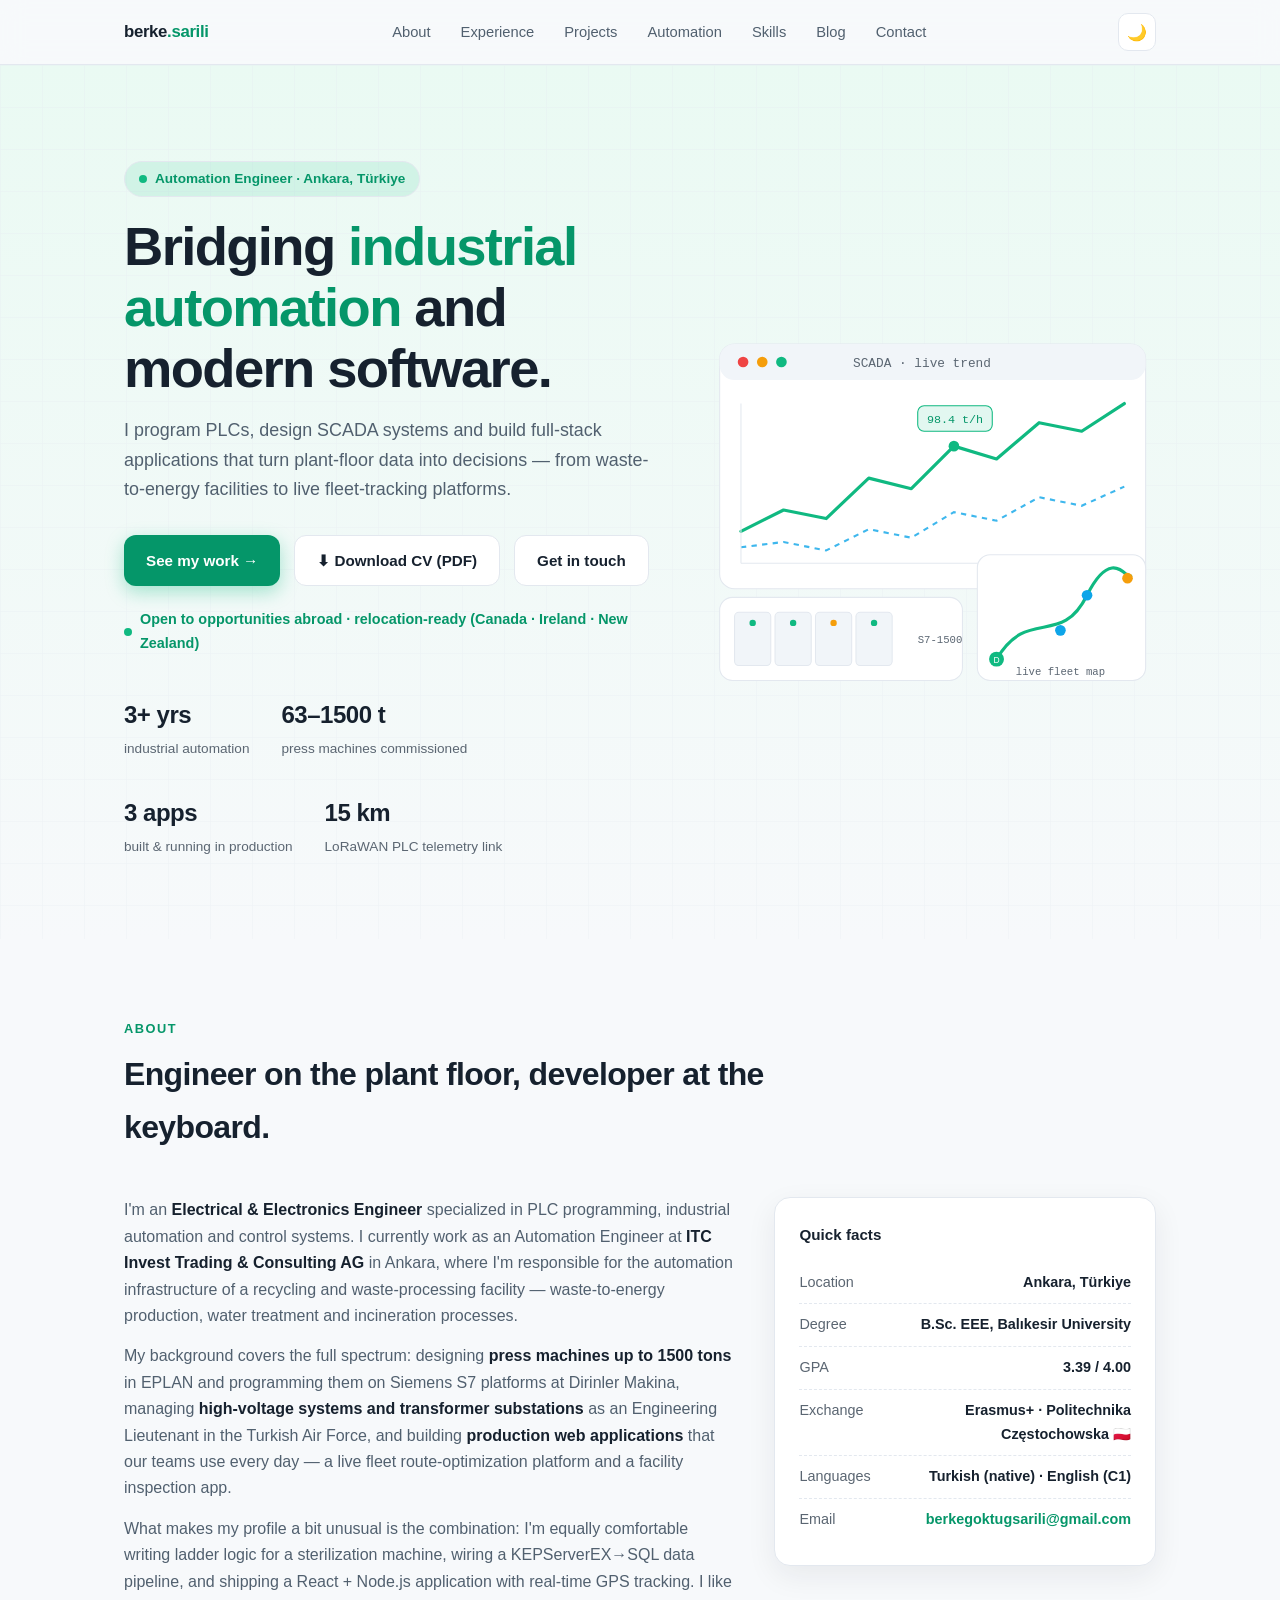
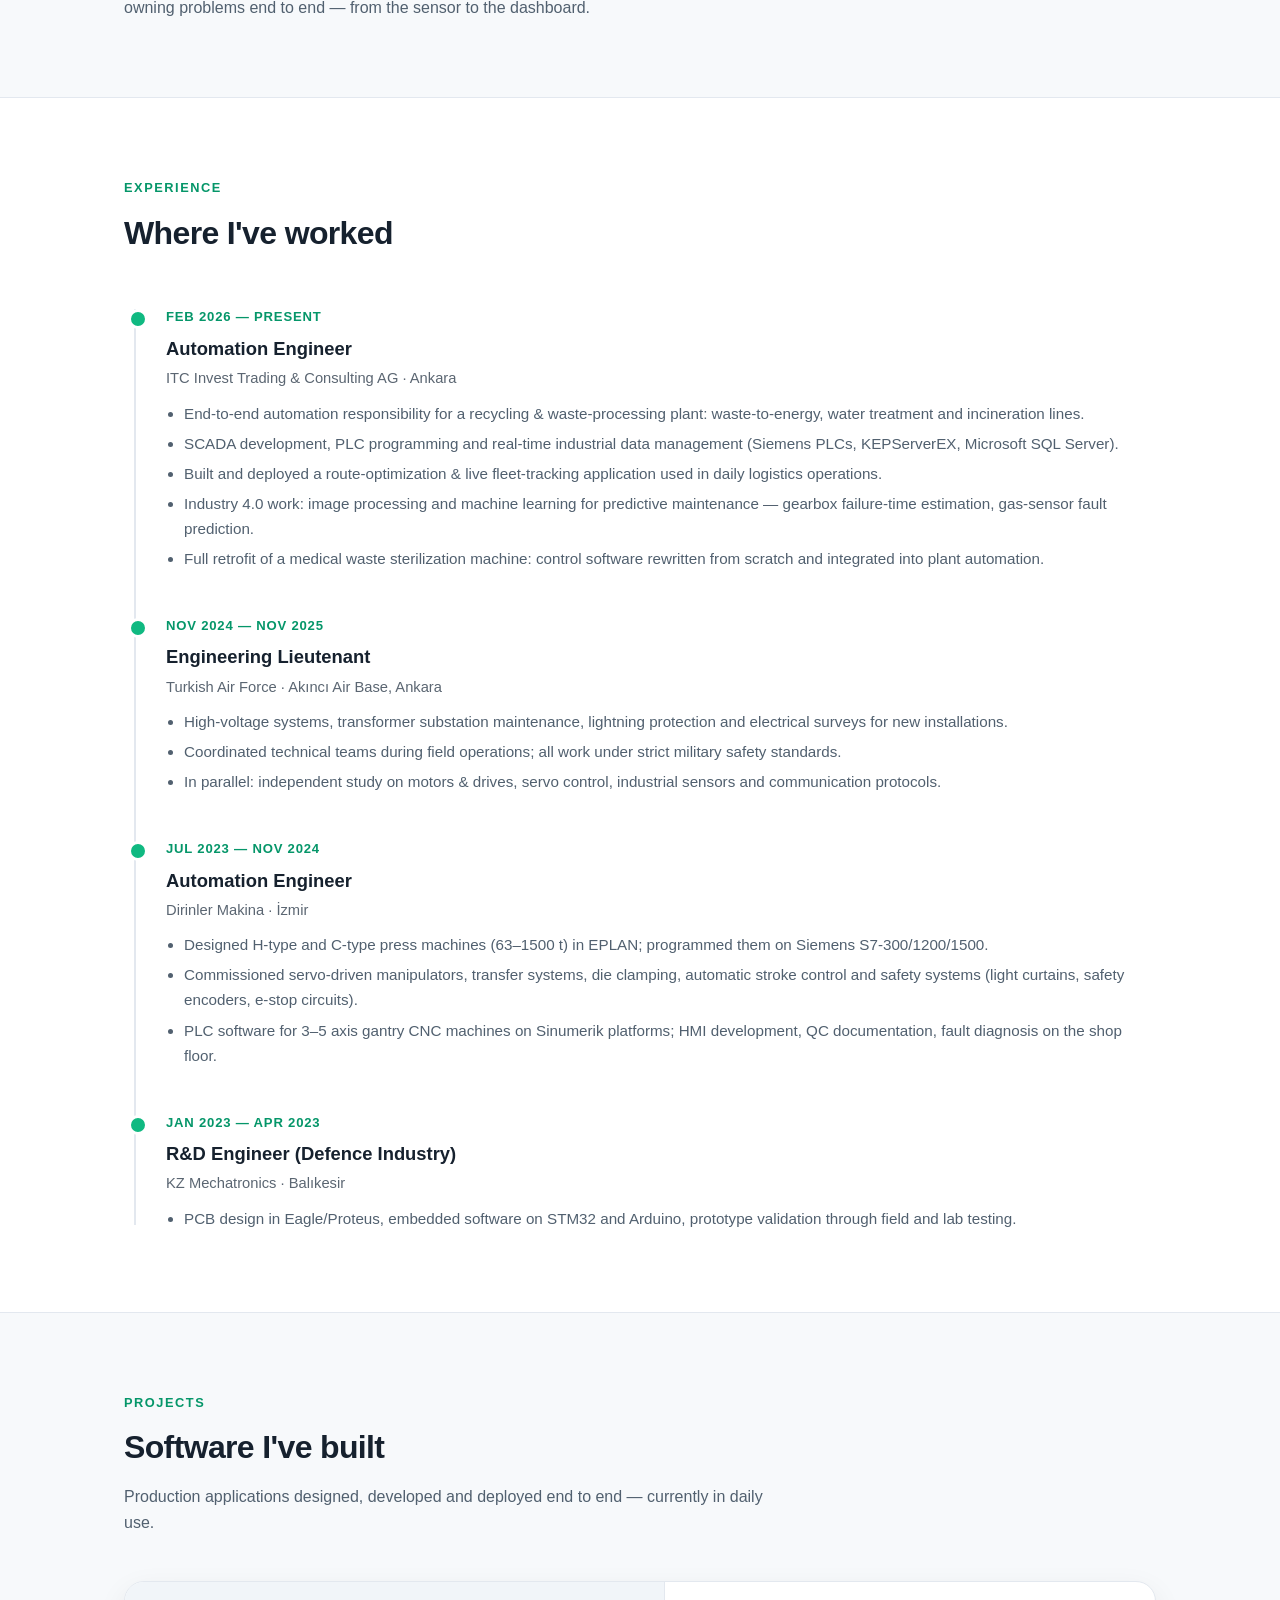
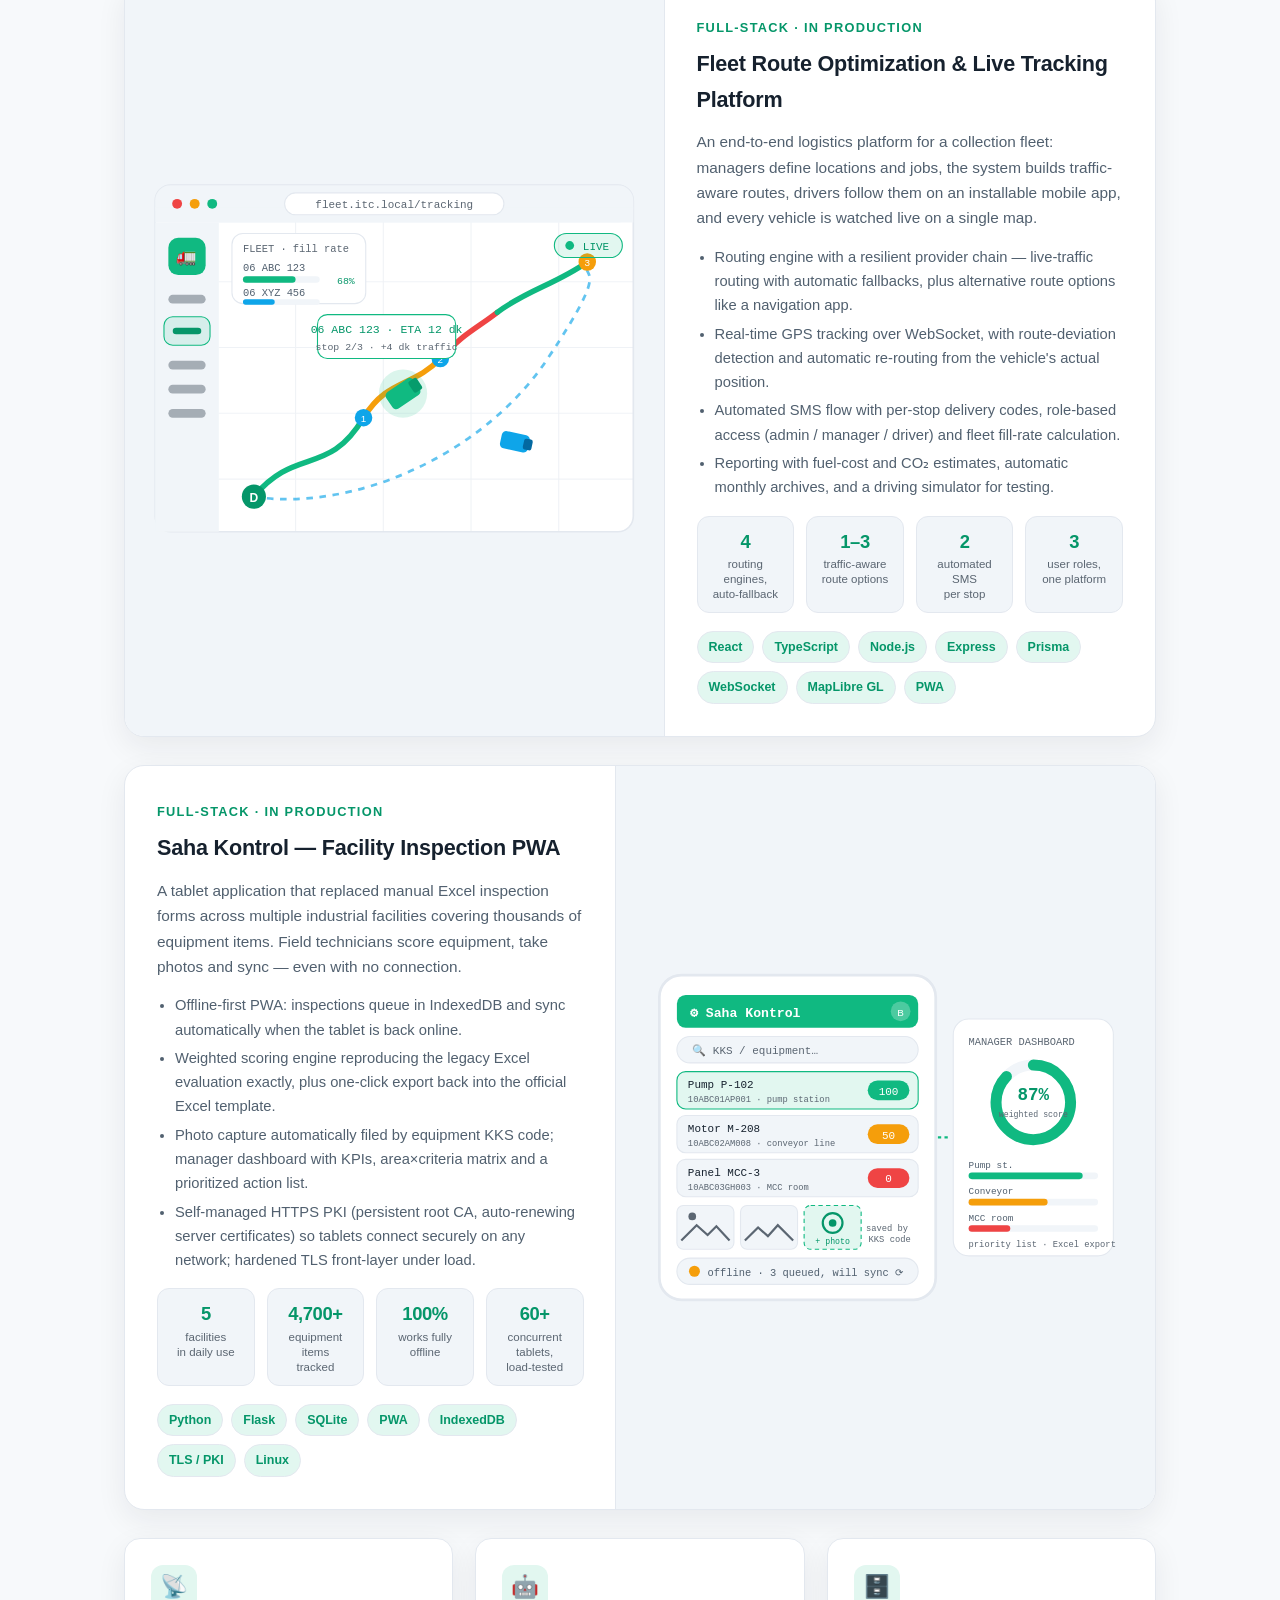
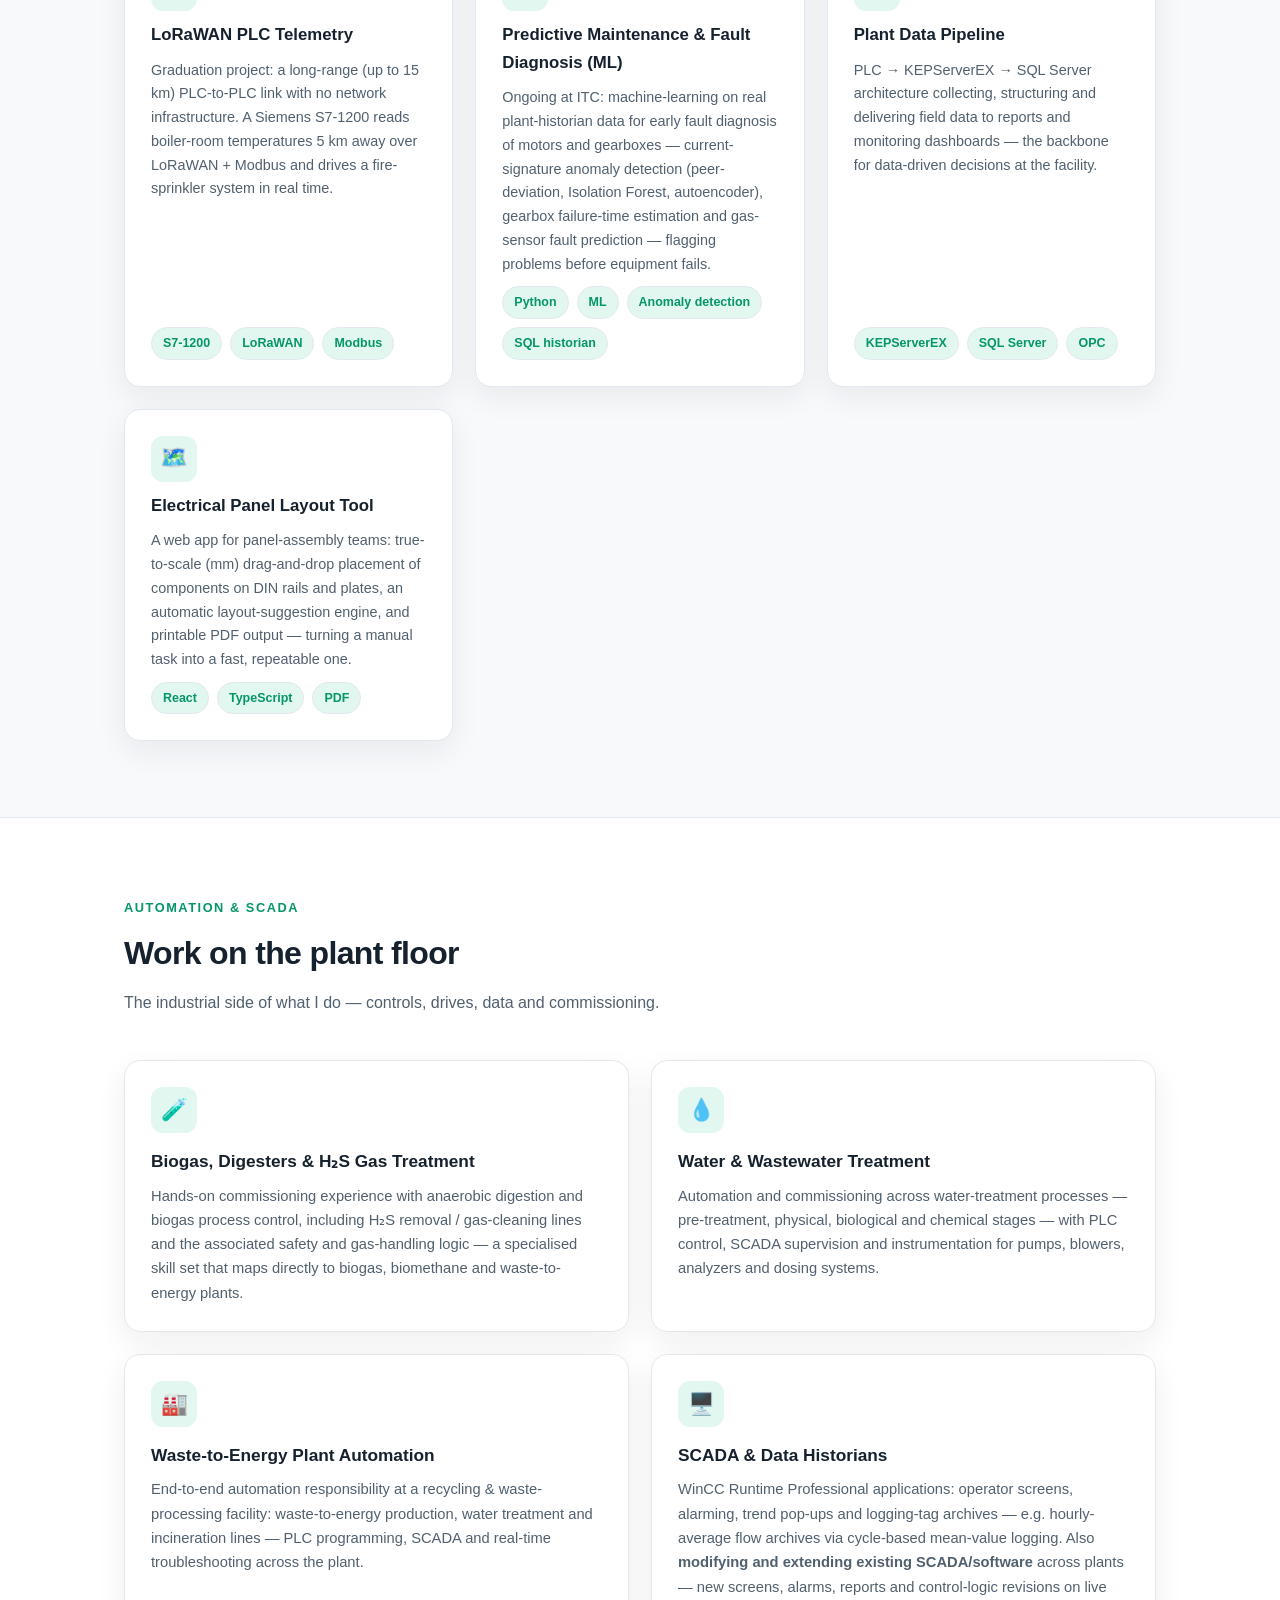
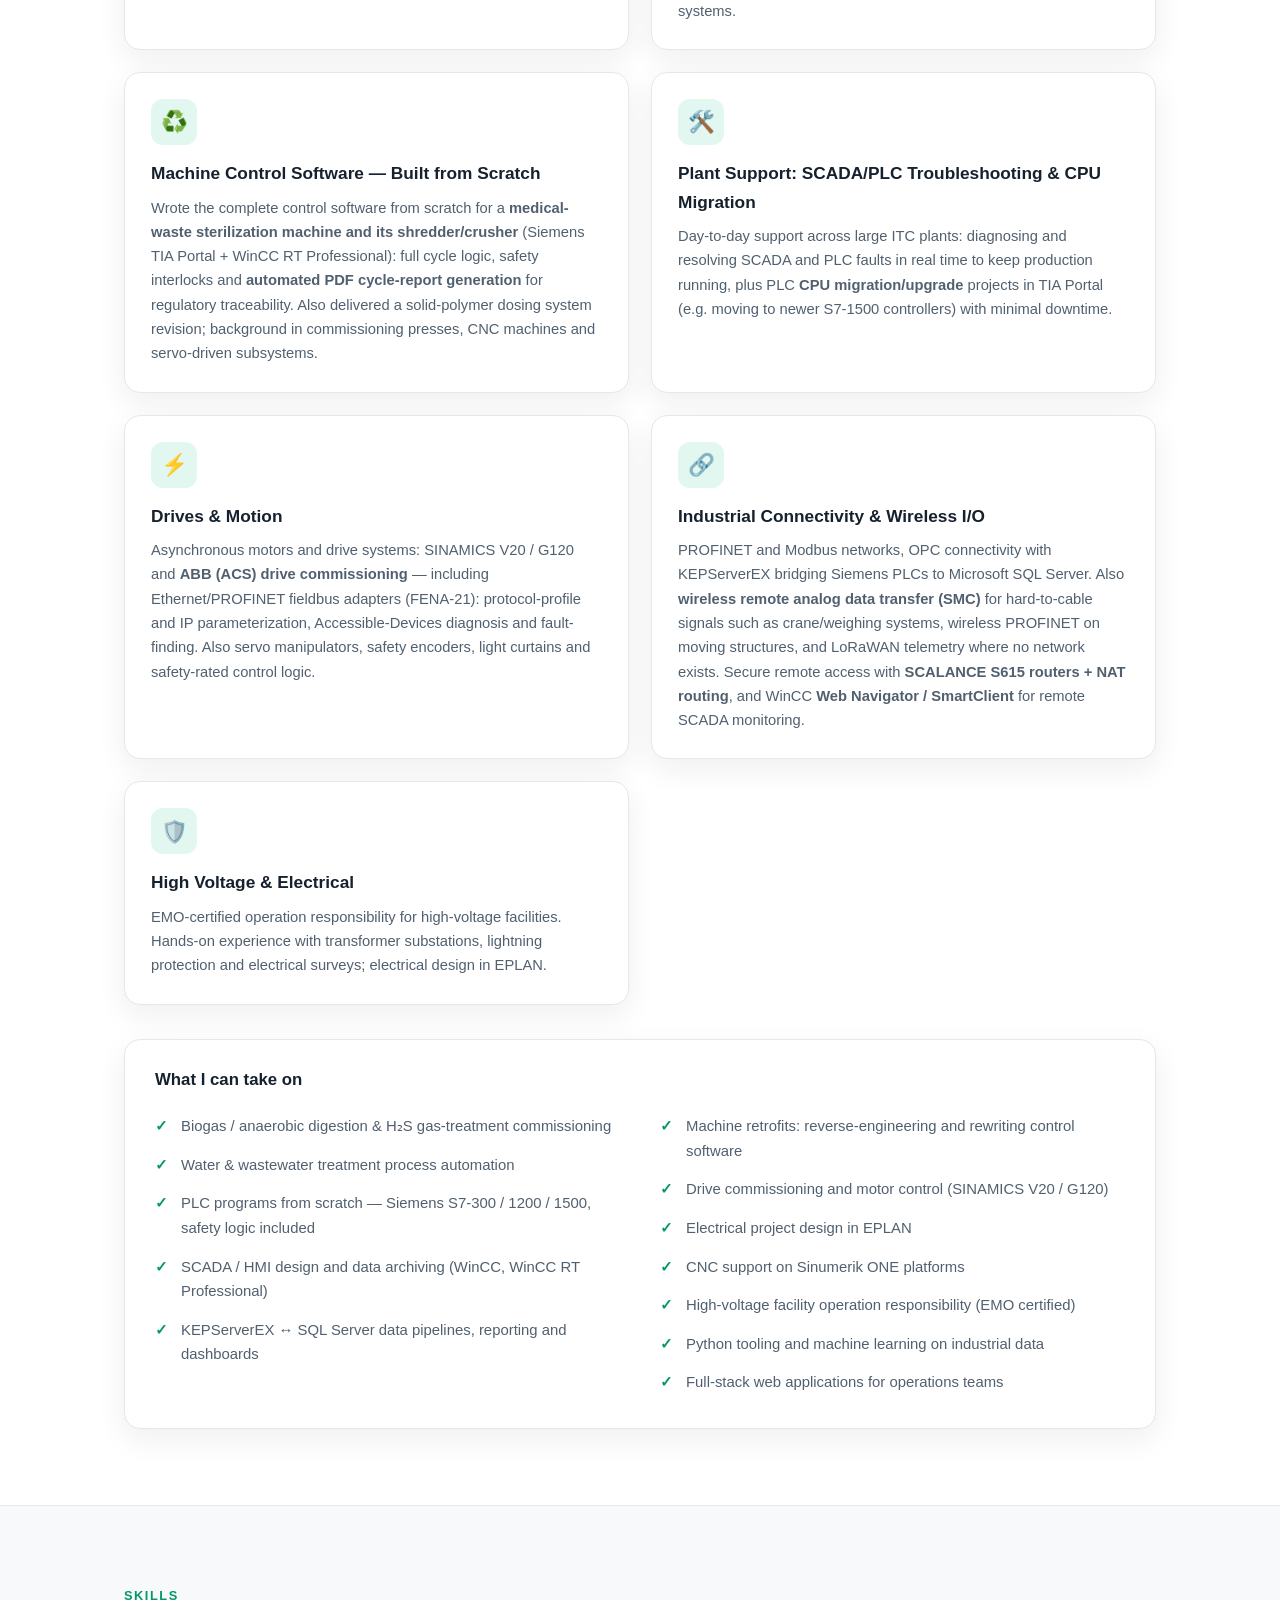
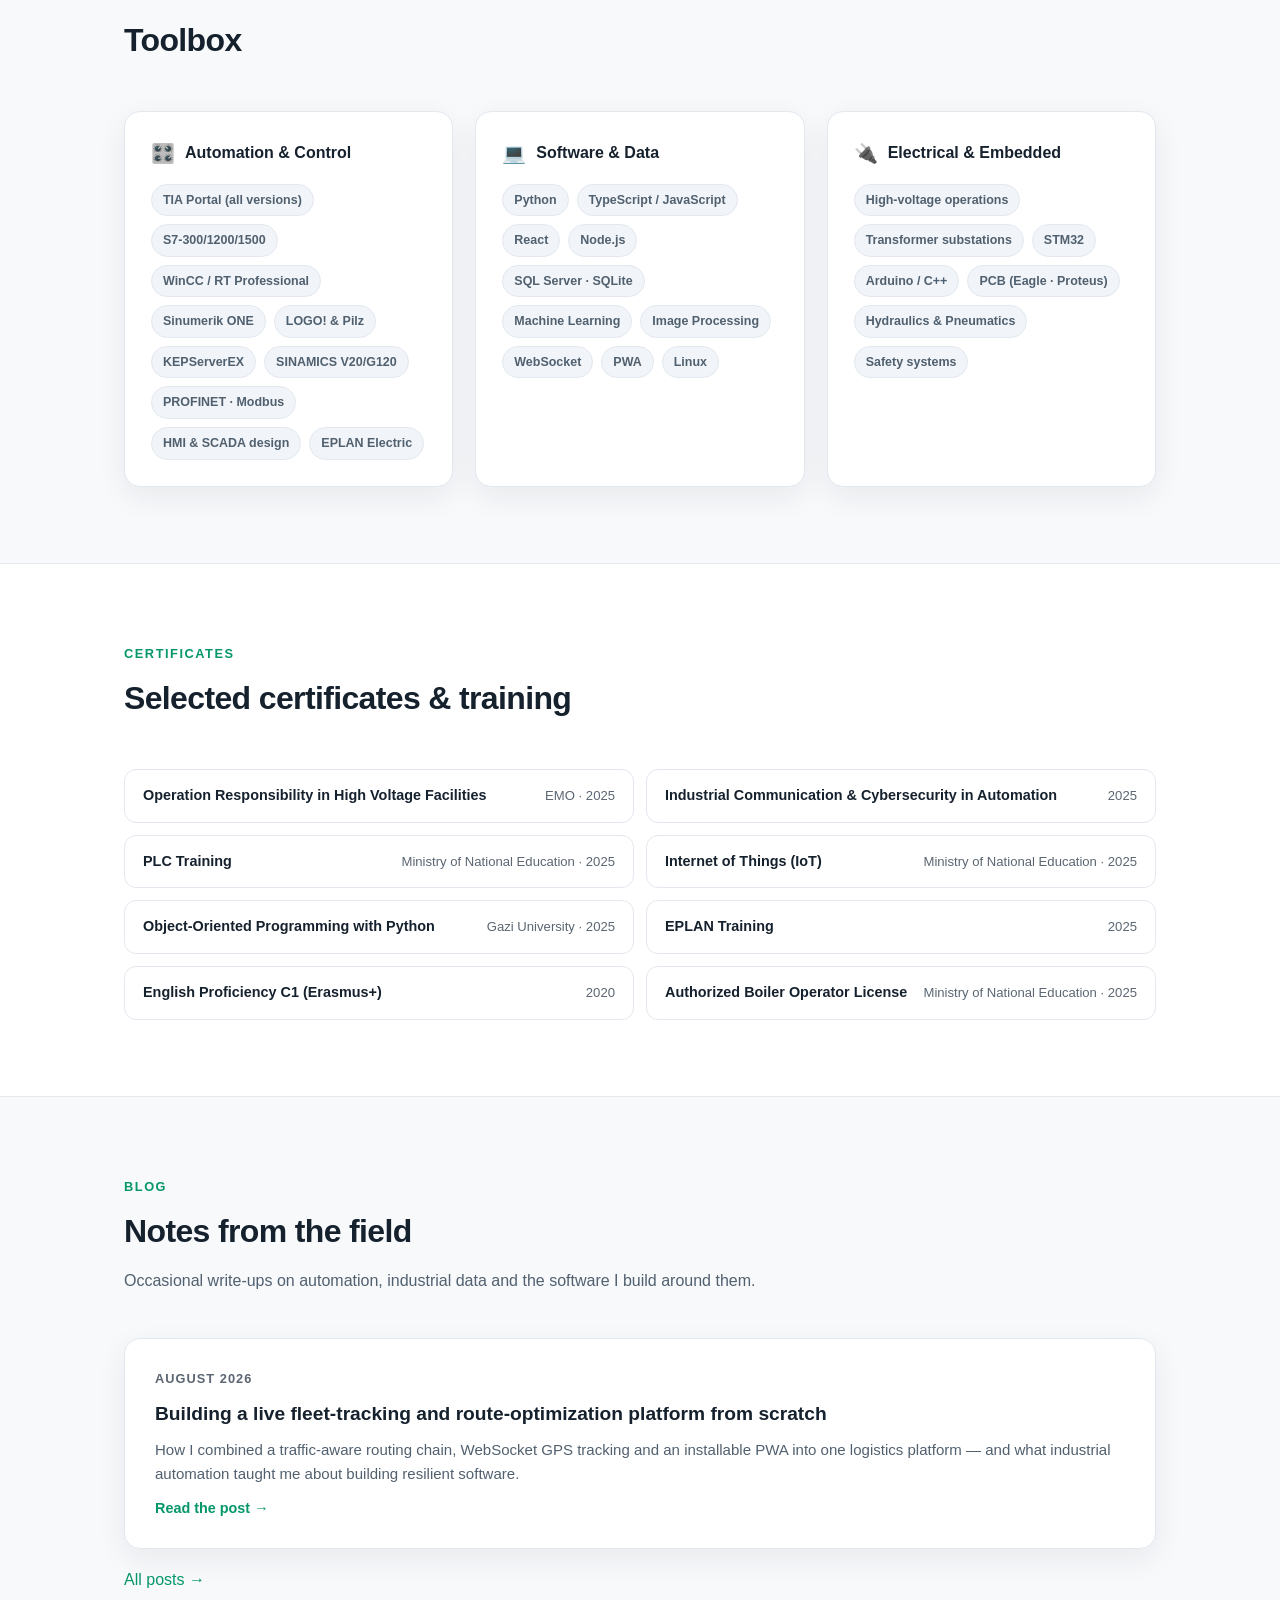
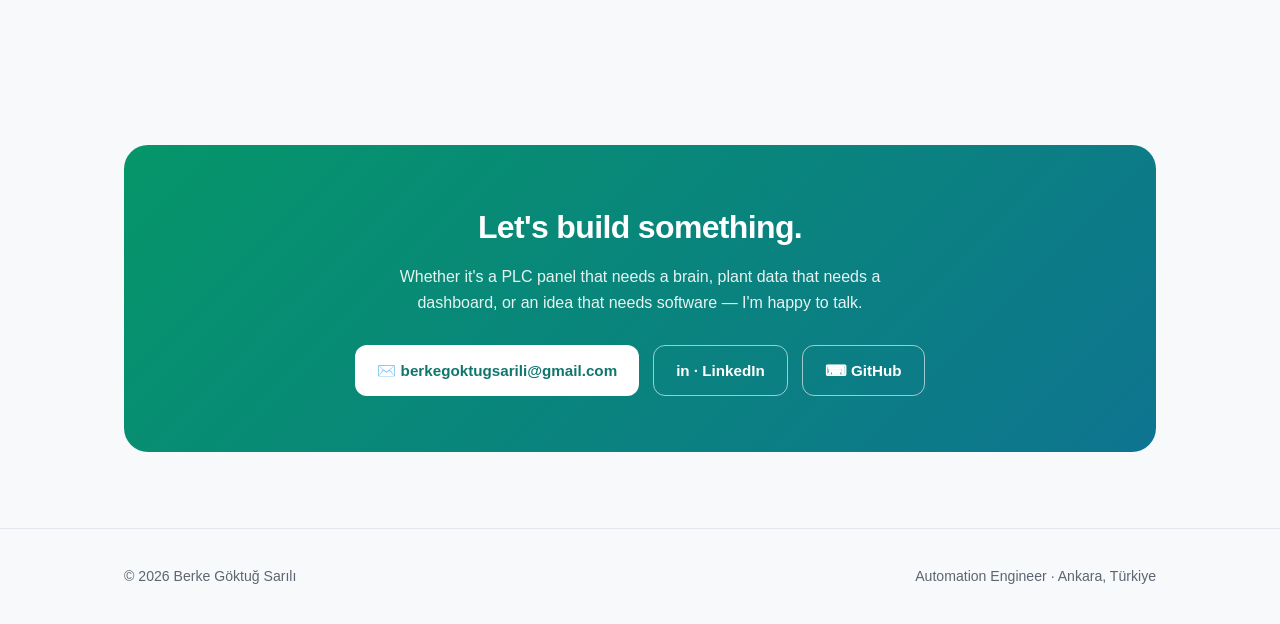
==== commit 173d4cb8: "ITC deneyimini genislet: tibbi atik sterilizator+kirici, ABB surucu (FENA-21), SMC kablosuz/S615/NAT" ====
--- a/index.html
+++ b/index.html
@@ -101,7 +101,7 @@
       <div class="hero-stats">
         <div class="stat"><b>3+ yrs</b><span>industrial automation</span></div>
         <div class="stat"><b>63–1500 t</b><span>press machines commissioned</span></div>
-        <div class="stat"><b>2 apps</b><span>built &amp; running in production</span></div>
+        <div class="stat"><b>3 apps</b><span>built &amp; running in production</span></div>
         <div class="stat"><b>15 km</b><span>LoRaWAN PLC telemetry link</span></div>
       </div>
     </div>
@@ -456,9 +456,9 @@
       </article>
       <article class="proj-small reveal">
         <div class="icon">🤖</div>
-        <h3>Predictive Maintenance ML</h3>
-        <p>Machine-learning models on real plant data: gearbox failure-time estimation and gas-sensor fault prediction, feeding maintenance planning before equipment actually fails.</p>
-        <div class="chips"><span class="chip">Python</span><span class="chip">ML</span><span class="chip">Industrial data</span></div>
+        <h3>Predictive Maintenance &amp; Fault Diagnosis (ML)</h3>
+        <p>Ongoing at ITC: machine-learning on real plant-historian data for early fault diagnosis of motors and gearboxes — current-signature anomaly detection (peer-deviation, Isolation Forest, autoencoder), gearbox failure-time estimation and gas-sensor fault prediction — flagging problems before equipment fails.</p>
+        <div class="chips"><span class="chip">Python</span><span class="chip">ML</span><span class="chip">Anomaly detection</span><span class="chip">SQL historian</span></div>
       </article>
       <article class="proj-small reveal">
         <div class="icon">🗄️</div>
@@ -466,6 +466,12 @@
         <p>PLC → KEPServerEX → SQL Server architecture collecting, structuring and delivering field data to reports and monitoring dashboards — the backbone for data-driven decisions at the facility.</p>
         <div class="chips"><span class="chip">KEPServerEX</span><span class="chip">SQL Server</span><span class="chip">OPC</span></div>
       </article>
+      <article class="proj-small reveal">
+        <div class="icon">🗺️</div>
+        <h3>Electrical Panel Layout Tool</h3>
+        <p>A web app for panel-assembly teams: true-to-scale (mm) drag-and-drop placement of components on DIN rails and plates, an automatic layout-suggestion engine, and printable PDF output — turning a manual task into a fast, repeatable one.</p>
+        <div class="chips"><span class="chip">React</span><span class="chip">TypeScript</span><span class="chip">PDF</span></div>
+      </article>
     </div>
   </div>
 </section>
@@ -496,22 +502,27 @@
       <div class="auto-card reveal">
         <div class="icon">🖥️</div>
         <h3>SCADA &amp; Data Historians</h3>
-        <p>WinCC Runtime Professional applications: operator screens, alarming, trend pop-ups and logging-tag archives — e.g. hourly-average flow archives built with cycle-based mean-value logging for clean long-term reporting.</p>
+        <p>WinCC Runtime Professional applications: operator screens, alarming, trend pop-ups and logging-tag archives — e.g. hourly-average flow archives via cycle-based mean-value logging. Also <strong>modifying and extending existing SCADA/software</strong> across plants — new screens, alarms, reports and control-logic revisions on live systems.</p>
       </div>
       <div class="auto-card reveal">
         <div class="icon">♻️</div>
-        <h3>Retrofit &amp; Commissioning</h3>
-        <p>Brought a medical waste sterilization machine back to life by writing its entire control software from scratch and integrating it into plant automation. Background in commissioning presses, CNC machines and servo-driven subsystems.</p>
+        <h3>Machine Control Software — Built from Scratch</h3>
+        <p>Wrote the complete control software from scratch for a <strong>medical-waste sterilization machine and its shredder/crusher</strong> (Siemens TIA Portal + WinCC RT Professional): full cycle logic, safety interlocks and <strong>automated PDF cycle-report generation</strong> for regulatory traceability. Also delivered a solid-polymer dosing system revision; background in commissioning presses, CNC machines and servo-driven subsystems.</p>
+      </div>
+      <div class="auto-card reveal">
+        <div class="icon">🛠️</div>
+        <h3>Plant Support: SCADA/PLC Troubleshooting &amp; CPU Migration</h3>
+        <p>Day-to-day support across large ITC plants: diagnosing and resolving SCADA and PLC faults in real time to keep production running, plus PLC <strong>CPU migration/upgrade</strong> projects in TIA Portal (e.g. moving to newer S7-1500 controllers) with minimal downtime.</p>
       </div>
       <div class="auto-card reveal">
         <div class="icon">⚡</div>
         <h3>Drives &amp; Motion</h3>
-        <p>Asynchronous motors and drive systems: SINAMICS V20 / G120 commissioning and parameterization, working knowledge of ABB ACS-series industrial drives; servo manipulators, safety encoders, light curtains and safety-rated control logic.</p>
+        <p>Asynchronous motors and drive systems: SINAMICS V20 / G120 and <strong>ABB (ACS) drive commissioning</strong> — including Ethernet/PROFINET fieldbus adapters (FENA-21): protocol-profile and IP parameterization, Accessible-Devices diagnosis and fault-finding. Also servo manipulators, safety encoders, light curtains and safety-rated control logic.</p>
       </div>
       <div class="auto-card reveal">
         <div class="icon">🔗</div>
-        <h3>Industrial Connectivity</h3>
-        <p>PROFINET and Modbus networks, OPC connectivity with KEPServerEX bridging Siemens PLCs to Microsoft SQL Server — plus unconventional links like LoRaWAN telemetry where no network exists.</p>
+        <h3>Industrial Connectivity &amp; Wireless I/O</h3>
+        <p>PROFINET and Modbus networks, OPC connectivity with KEPServerEX bridging Siemens PLCs to Microsoft SQL Server. Also <strong>wireless remote analog data transfer (SMC)</strong> for hard-to-cable signals such as crane/weighing systems, wireless PROFINET on moving structures, and LoRaWAN telemetry where no network exists. Secure remote access with <strong>SCALANCE S615 routers + NAT routing</strong>, and WinCC <strong>Web Navigator / SmartClient</strong> for remote SCADA monitoring.</p>
       </div>
       <div class="auto-card reveal">
         <div class="icon">🛡️</div>
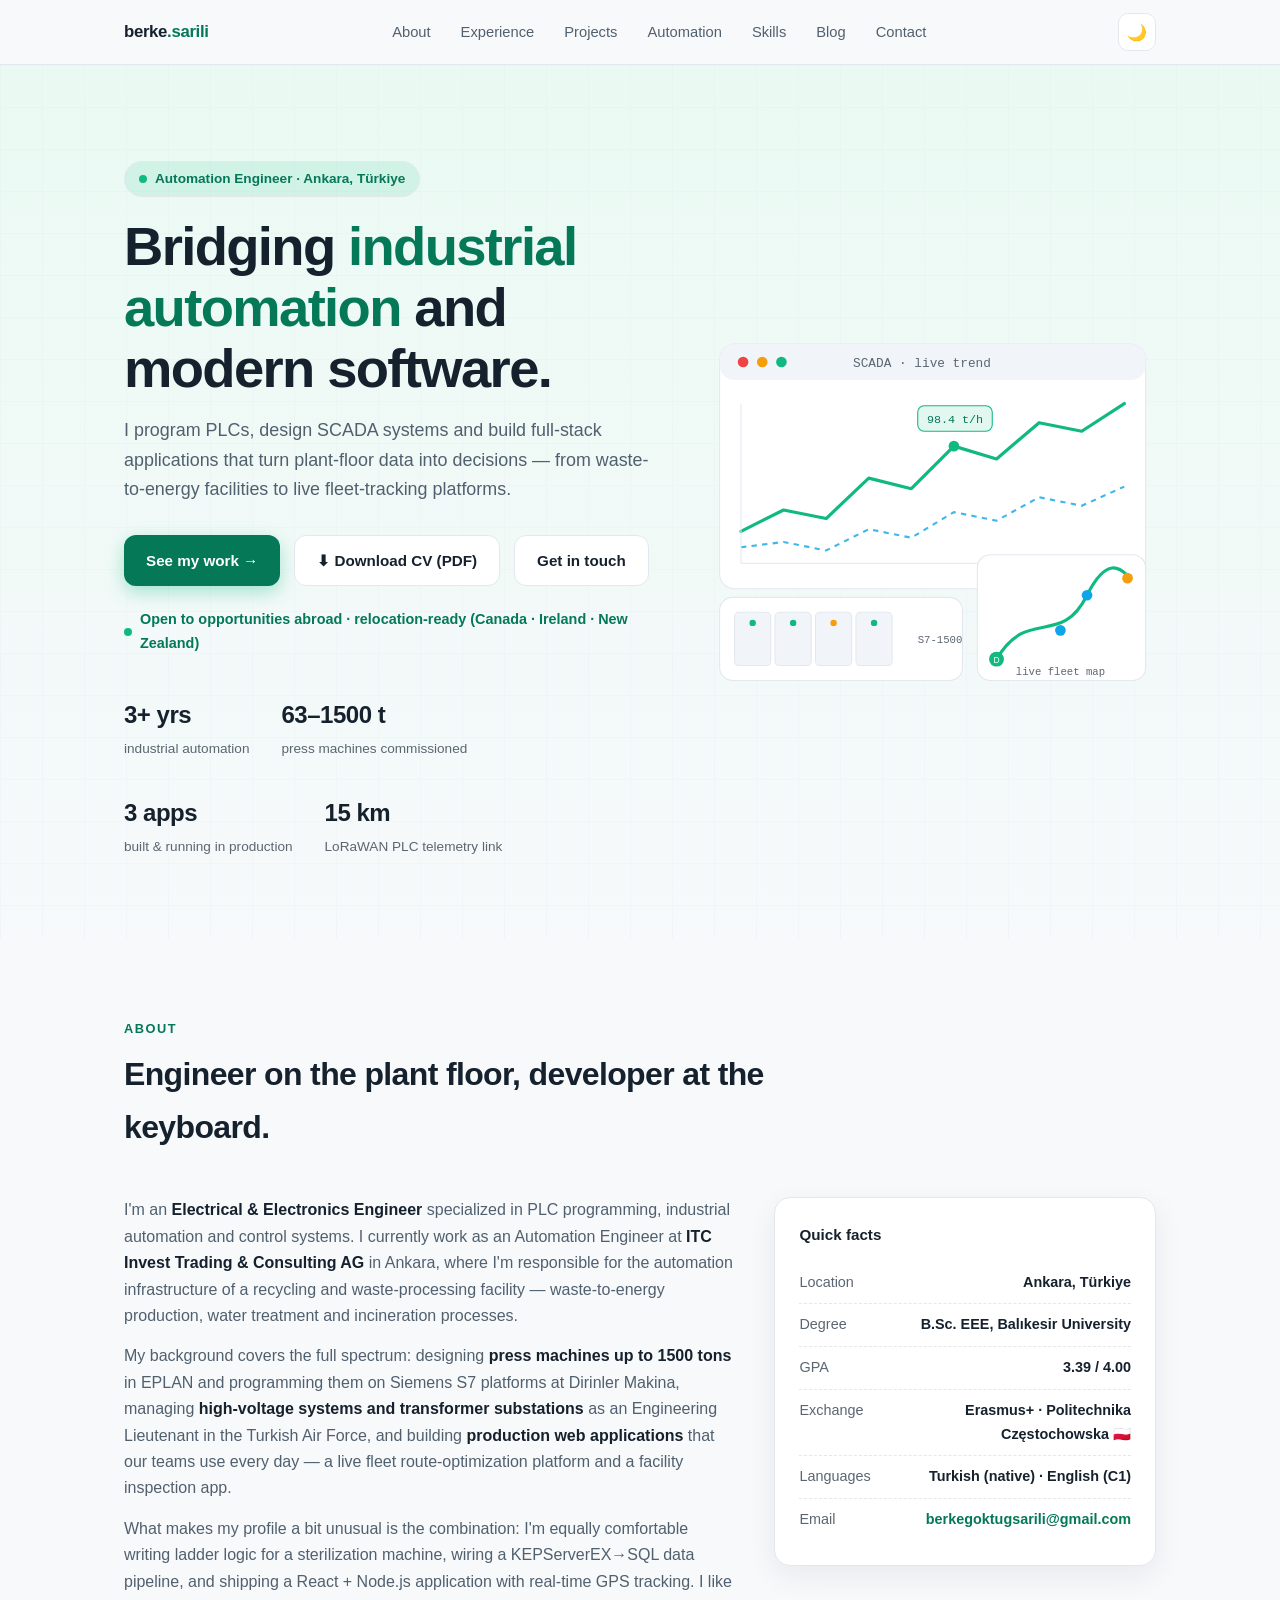
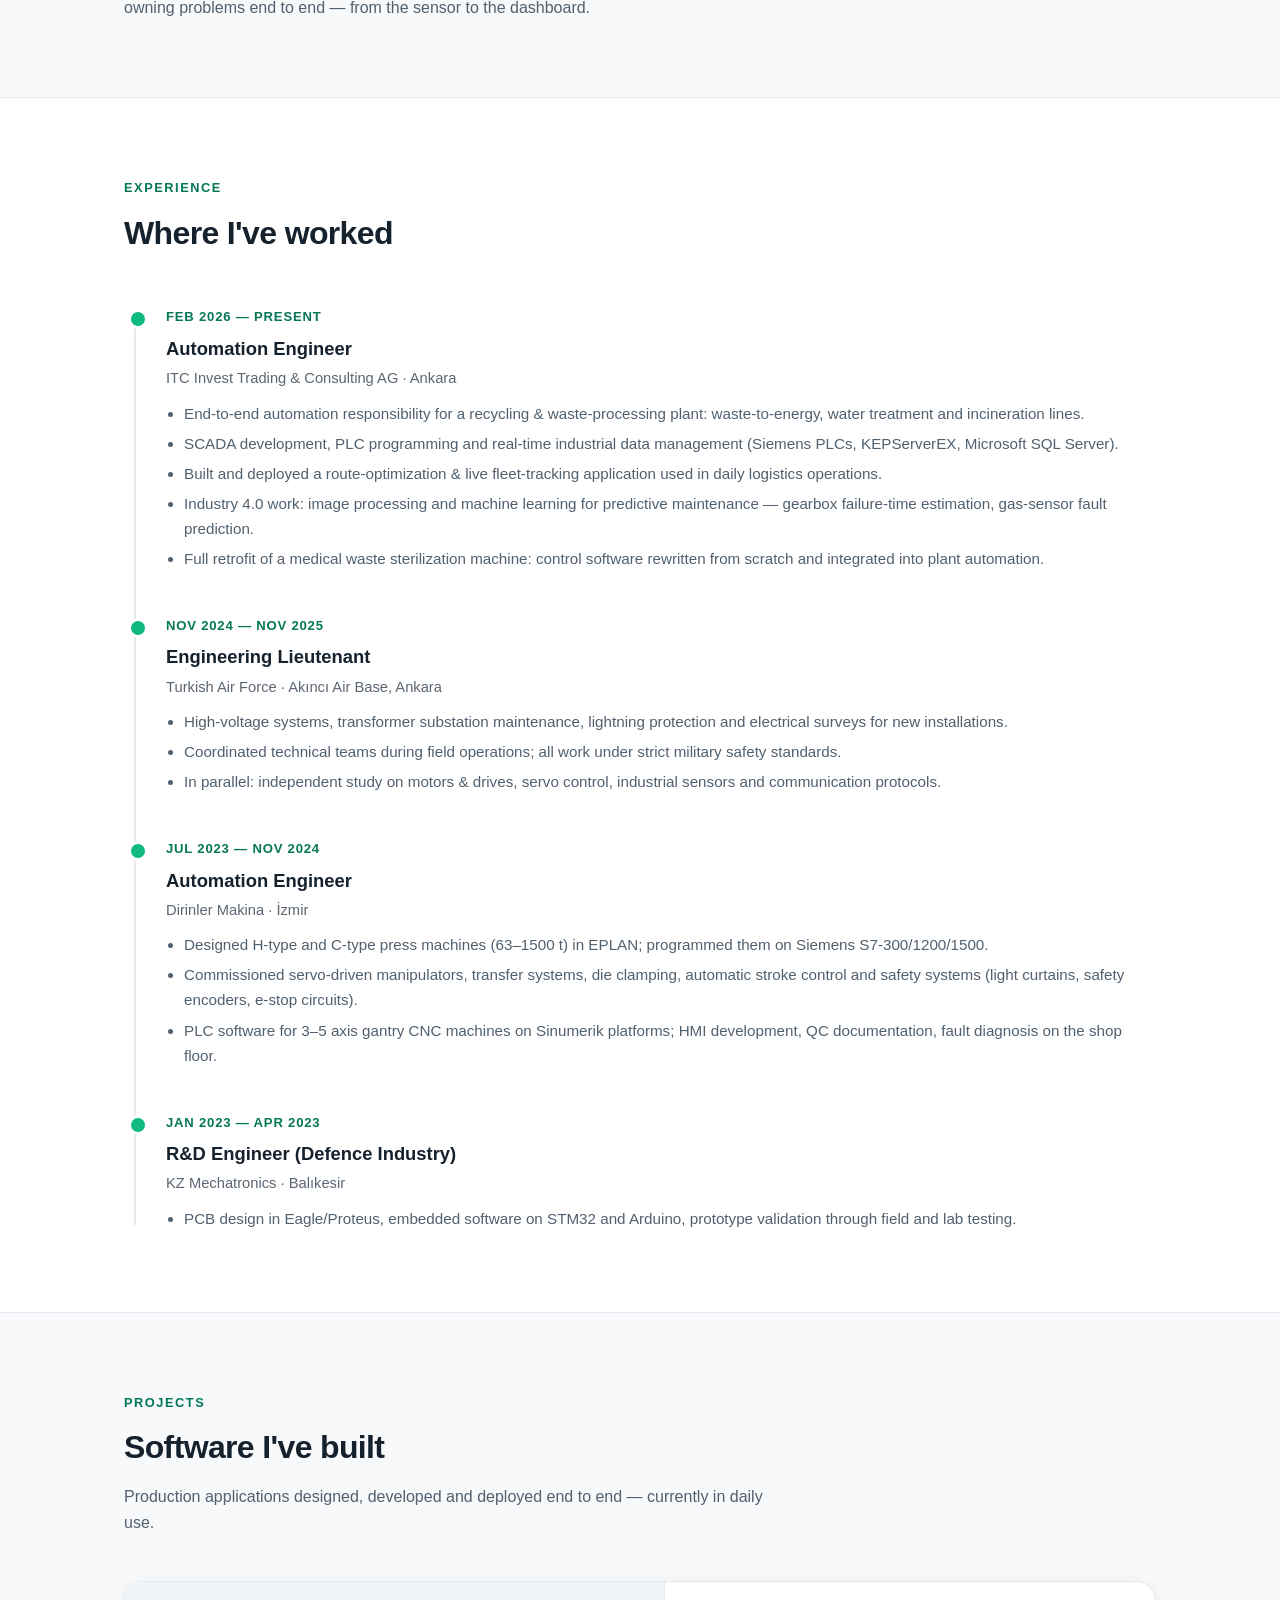
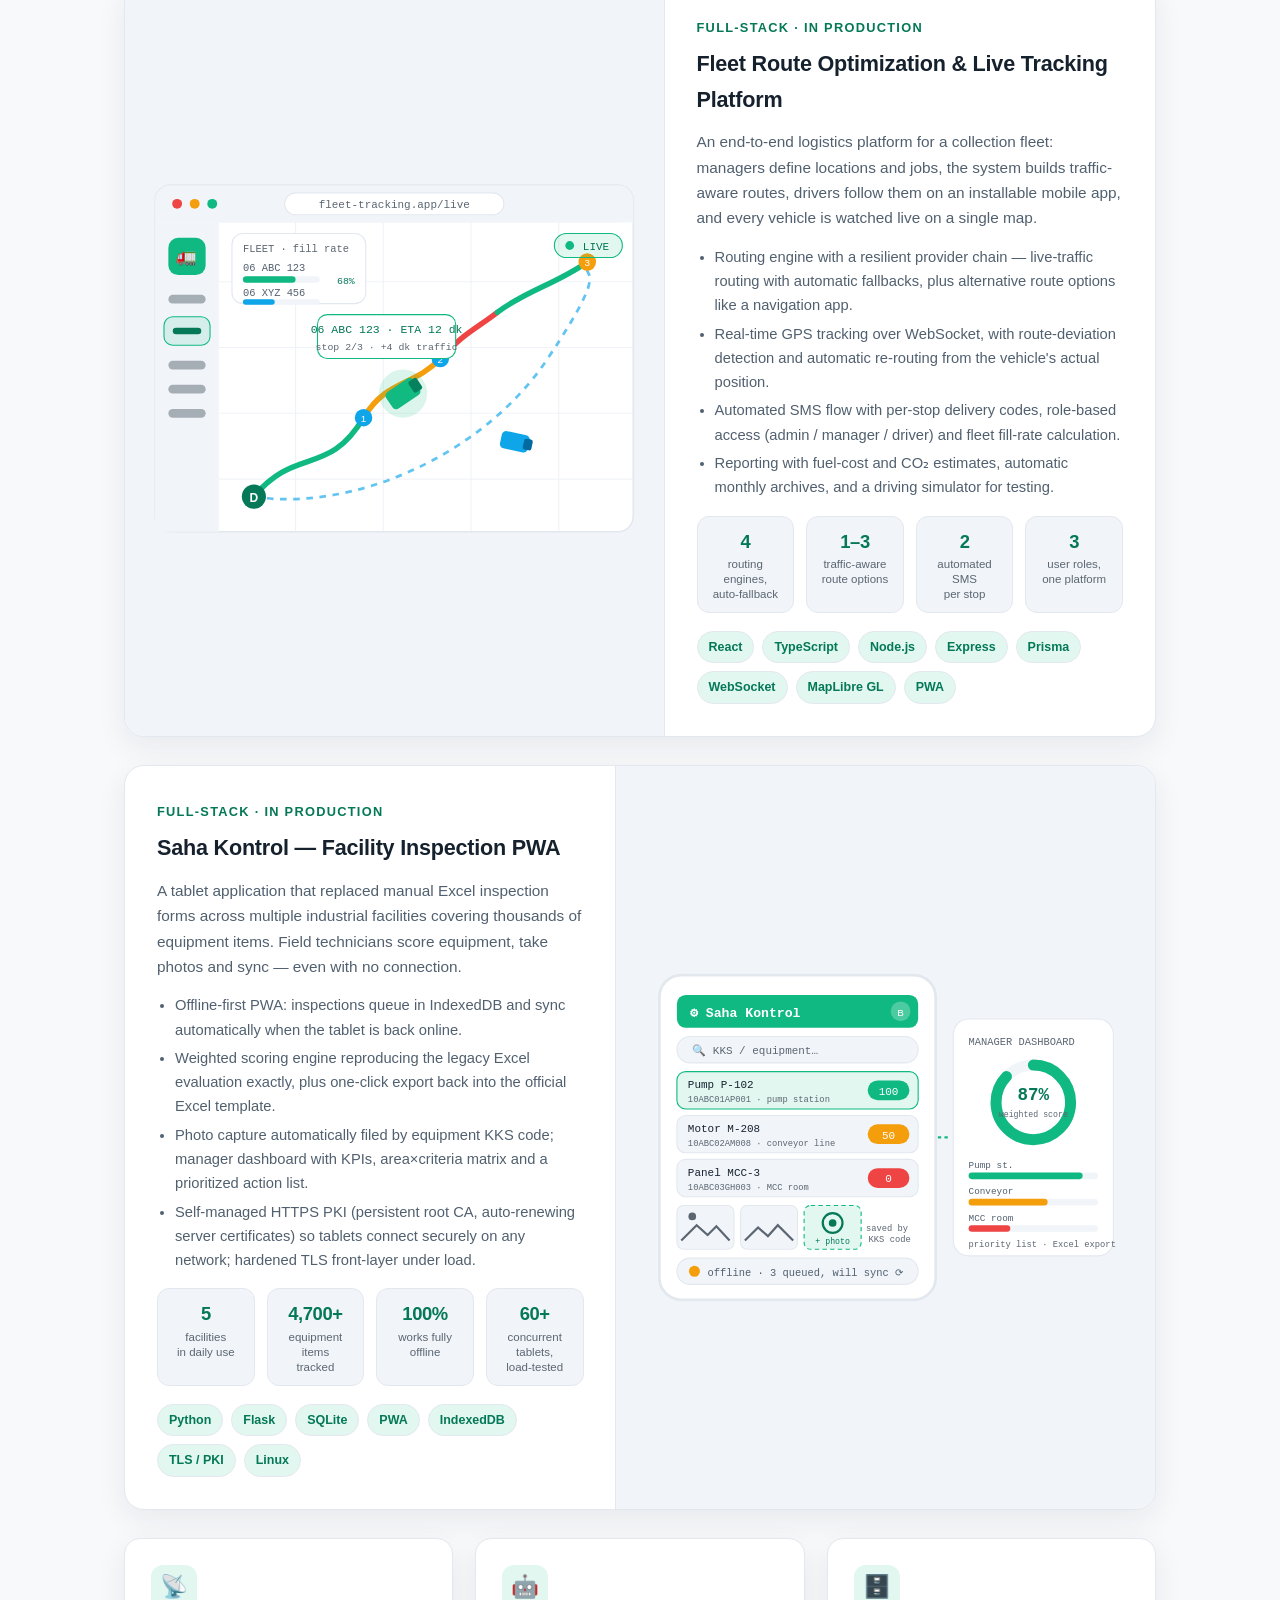
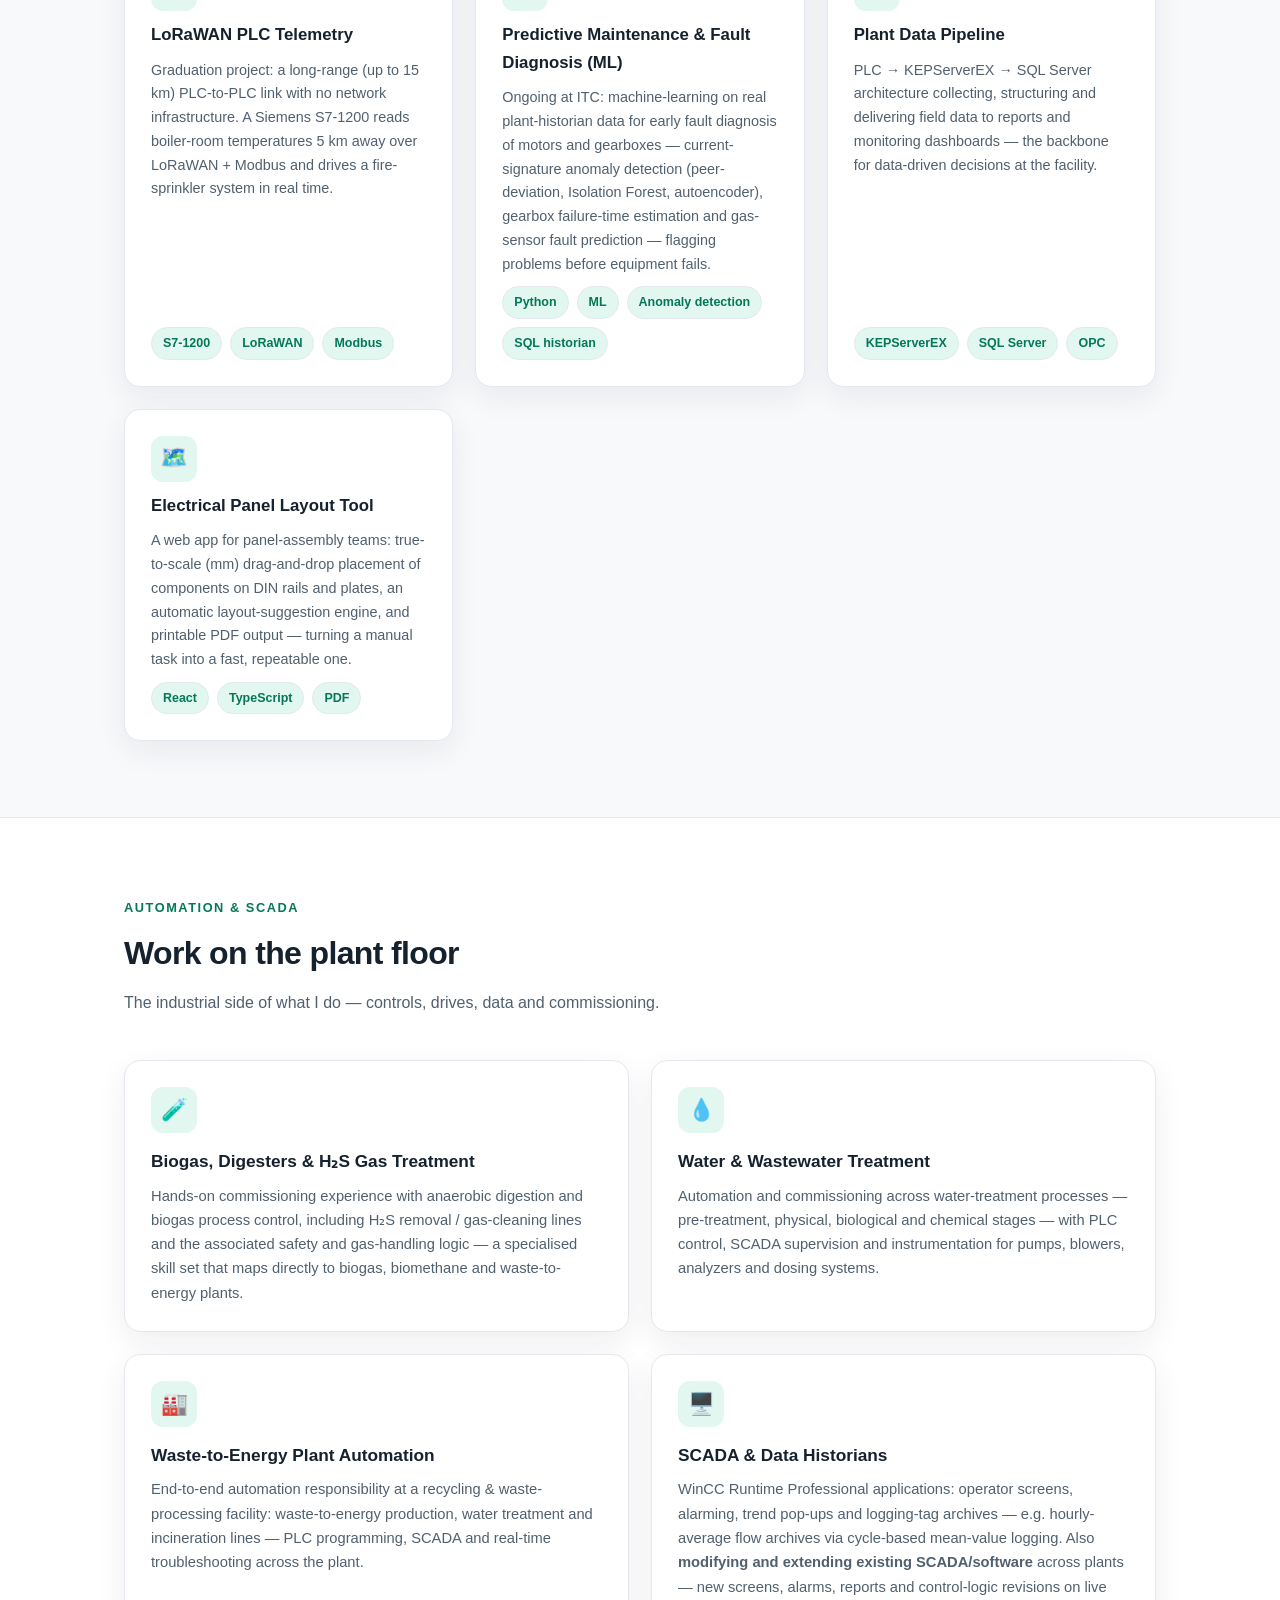
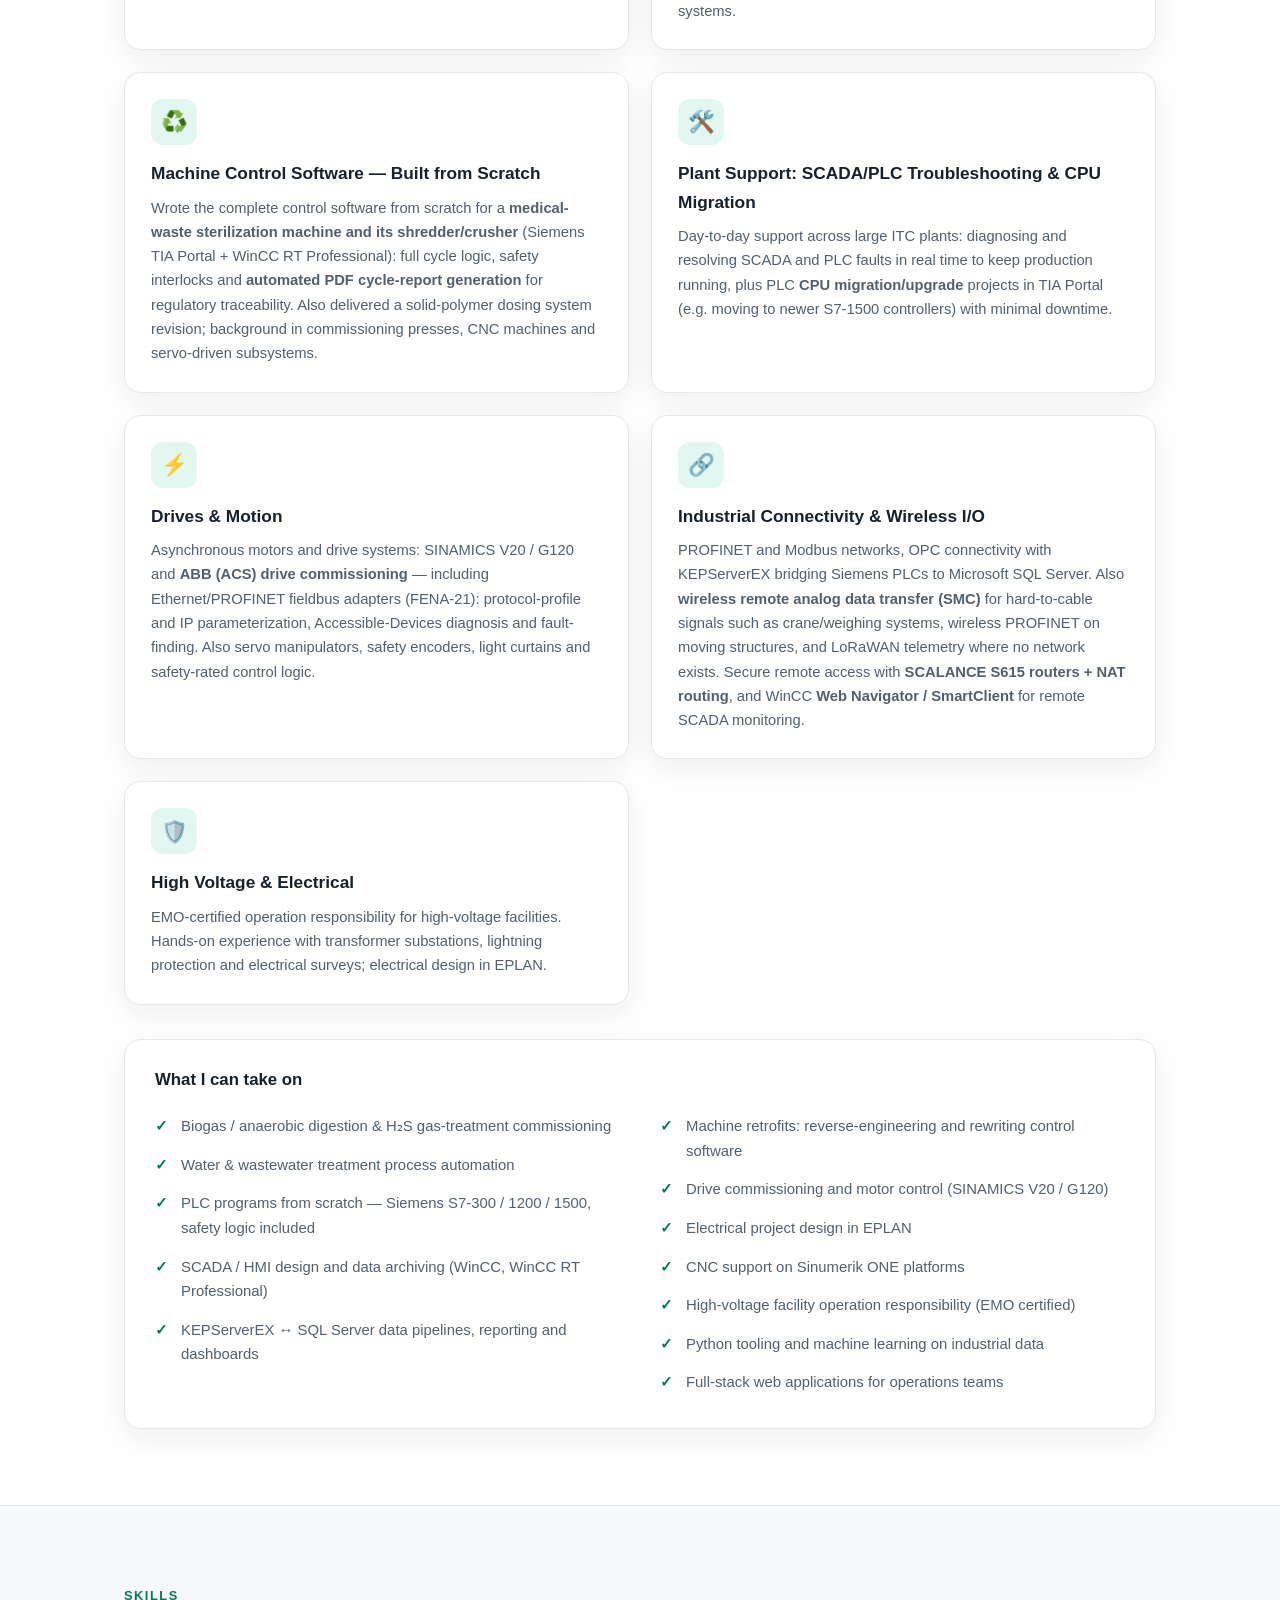
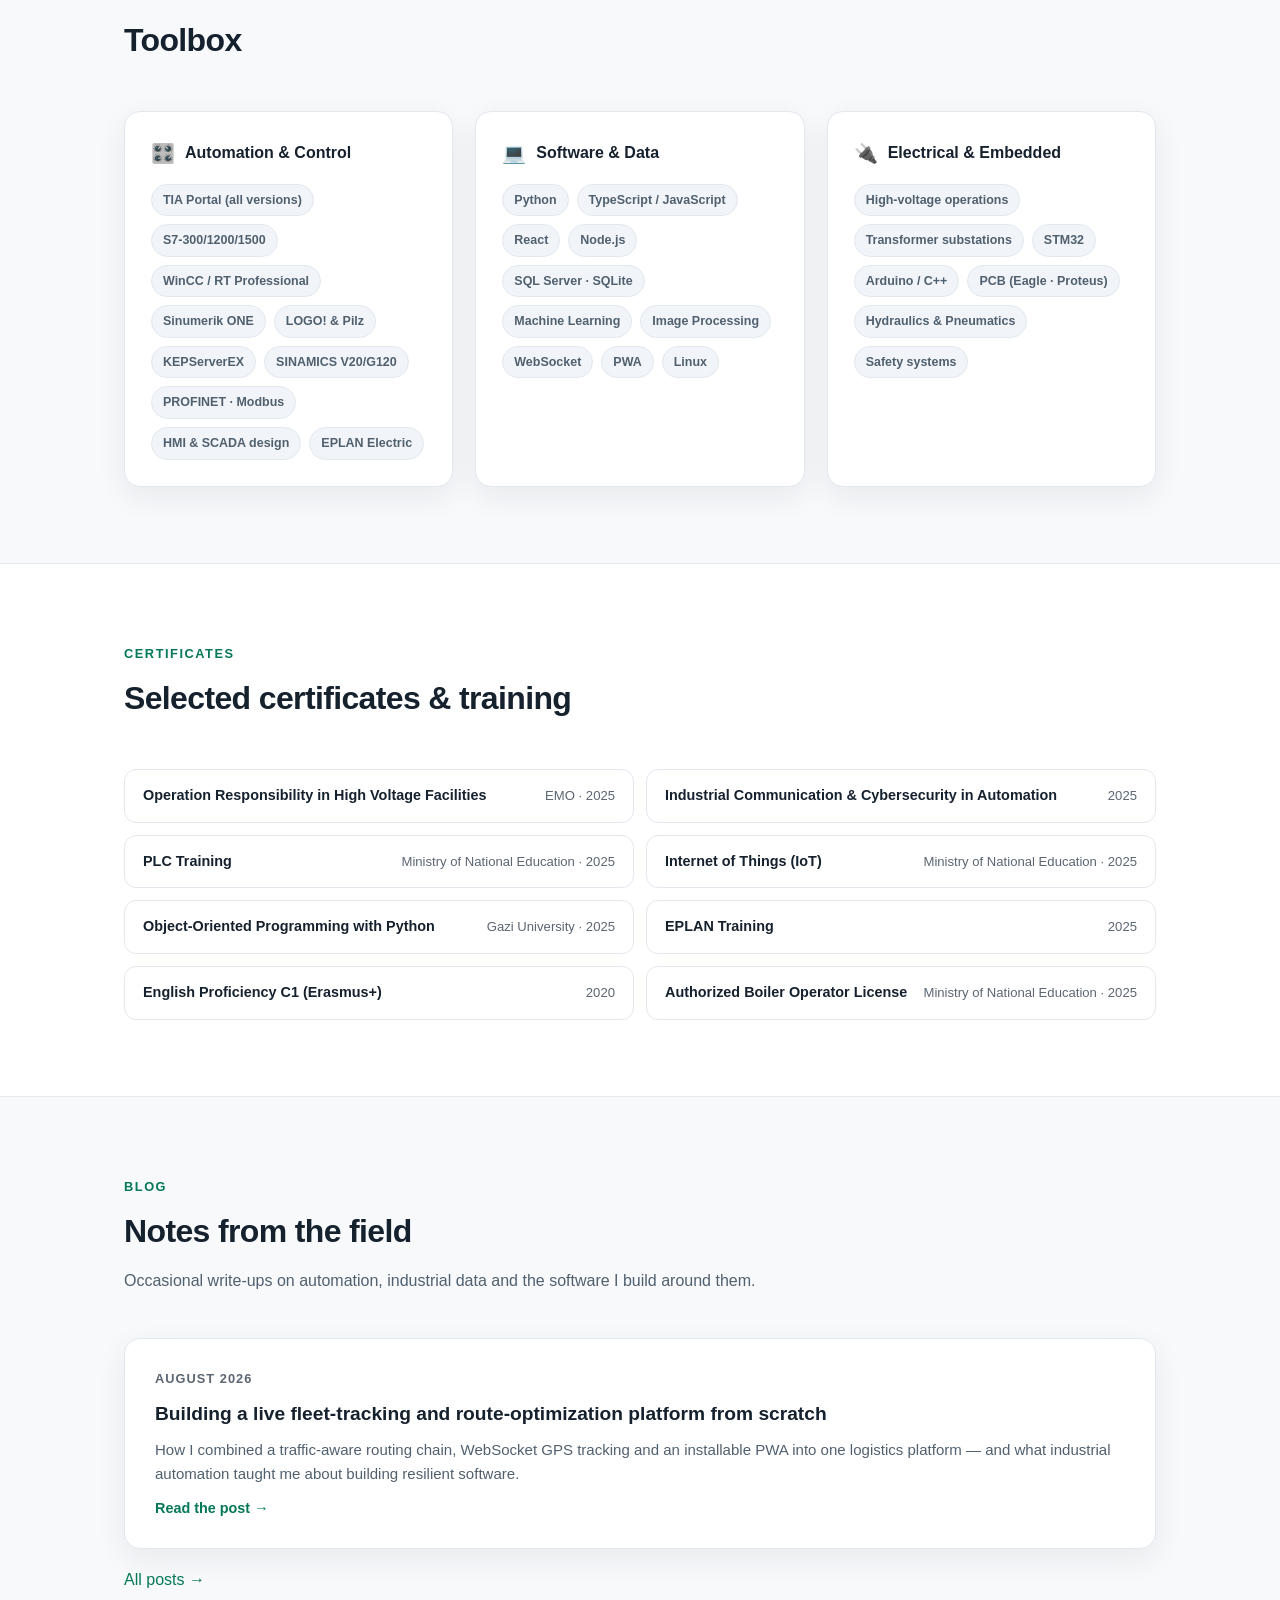
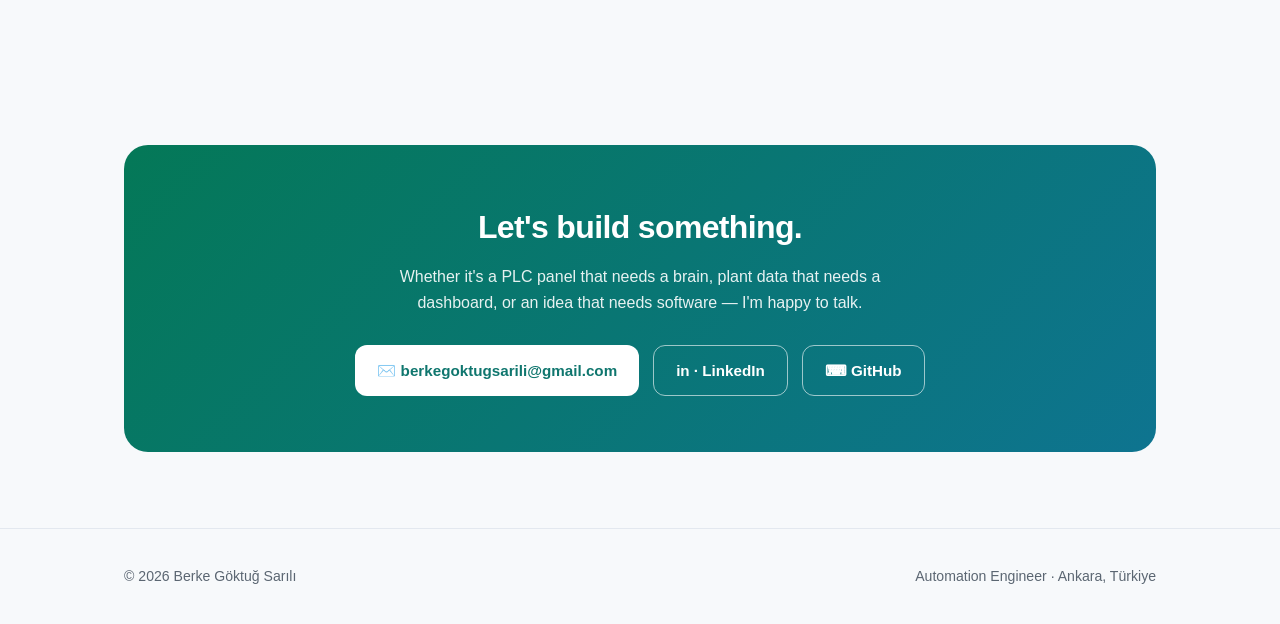
==== commit b667e55f: "Gizlilik + erisilebilirlik + tutarlilik duzeltmeleri (ic hostname kaldir, kontrast AA, main landmark" ====
--- a/index.html
+++ b/index.html
@@ -54,7 +54,7 @@
 </head>
 <body>
 
-<a class="skip-link" href="#about">Skip to content</a>
+<a class="skip-link" href="#main">Skip to content</a>
 
 <nav class="nav">
   <div class="container nav-inner">
@@ -75,6 +75,7 @@
   </div>
 </nav>
 
+<main id="main">
 <header class="hero">
   <svg class="hero-grid-bg" width="100%" height="100%" xmlns="http://www.w3.org/2000/svg" aria-hidden="true" focusable="false">
     <defs>
@@ -257,7 +258,7 @@
             <rect x="2" y="22" width="436" height="14" fill="var(--code-bg)"/>
             <circle cx="22" cy="19" r="4.5" fill="#ef4444"/><circle cx="38" cy="19" r="4.5" fill="#f59e0b"/><circle cx="54" cy="19" r="4.5" fill="var(--accent)"/>
             <rect x="120" y="9" width="200" height="20" rx="10" fill="var(--card)" stroke="var(--card-border)"/>
-            <text x="220" y="23" text-anchor="middle" font-family="monospace" font-size="10" fill="var(--text-faint)">fleet.itc.local/tracking</text>
+            <text x="220" y="23" text-anchor="middle" font-family="monospace" font-size="10" fill="var(--text-faint)">fleet-tracking.app/live</text>
             <!-- sidebar -->
             <rect x="2" y="36" width="58" height="282" fill="var(--code-bg)"/>
             <rect x="14" y="50" width="34" height="34" rx="9" fill="var(--accent)"/>
@@ -645,6 +646,7 @@
     </div>
   </div>
 </section>
+</main>
 
 <footer>
   <div class="container footer-inner">
--- a/css/style.css
+++ b/css/style.css
@@ -5,7 +5,7 @@
 
 :root {
   --accent: #10b981;
-  --accent-strong: #059669;
+  --accent-strong: #047857;
   --accent-soft: rgba(16, 185, 129, 0.12);
   --bg: #f7f9fb;
   --bg-alt: #ffffff;
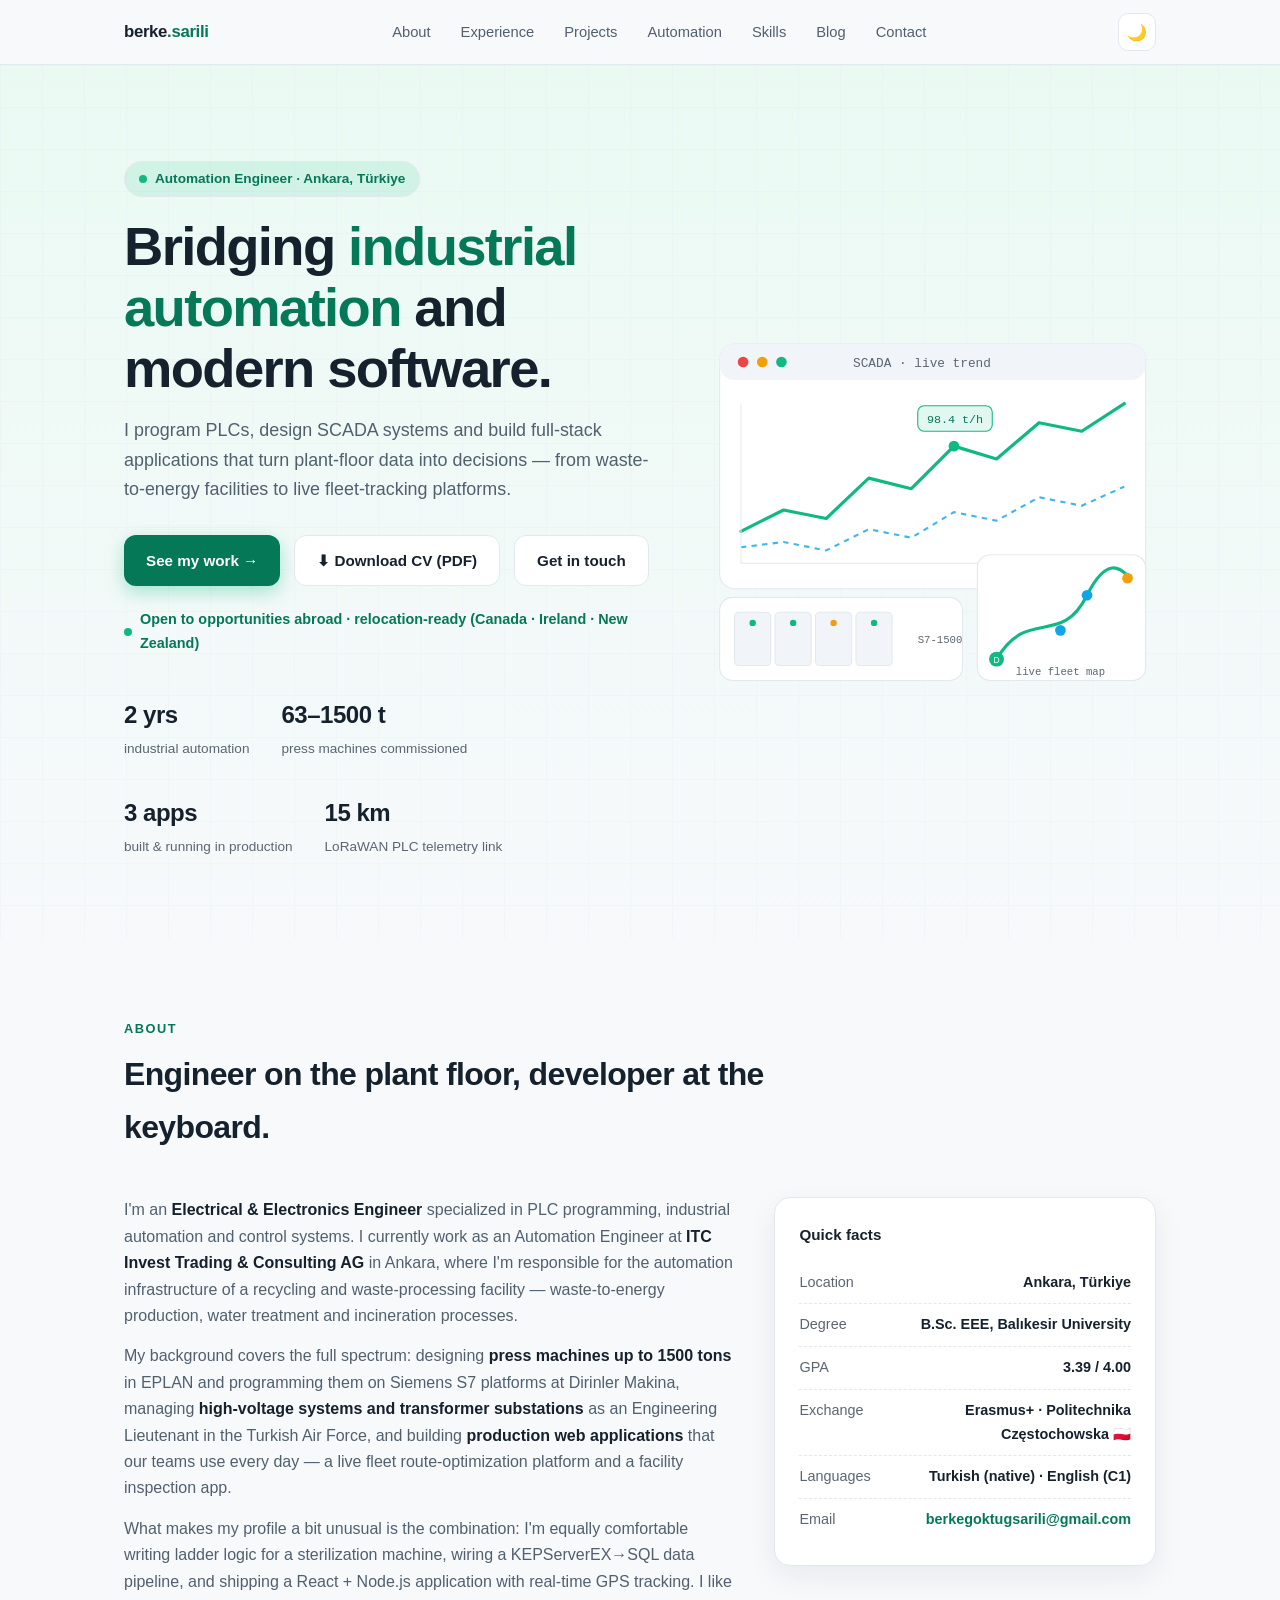
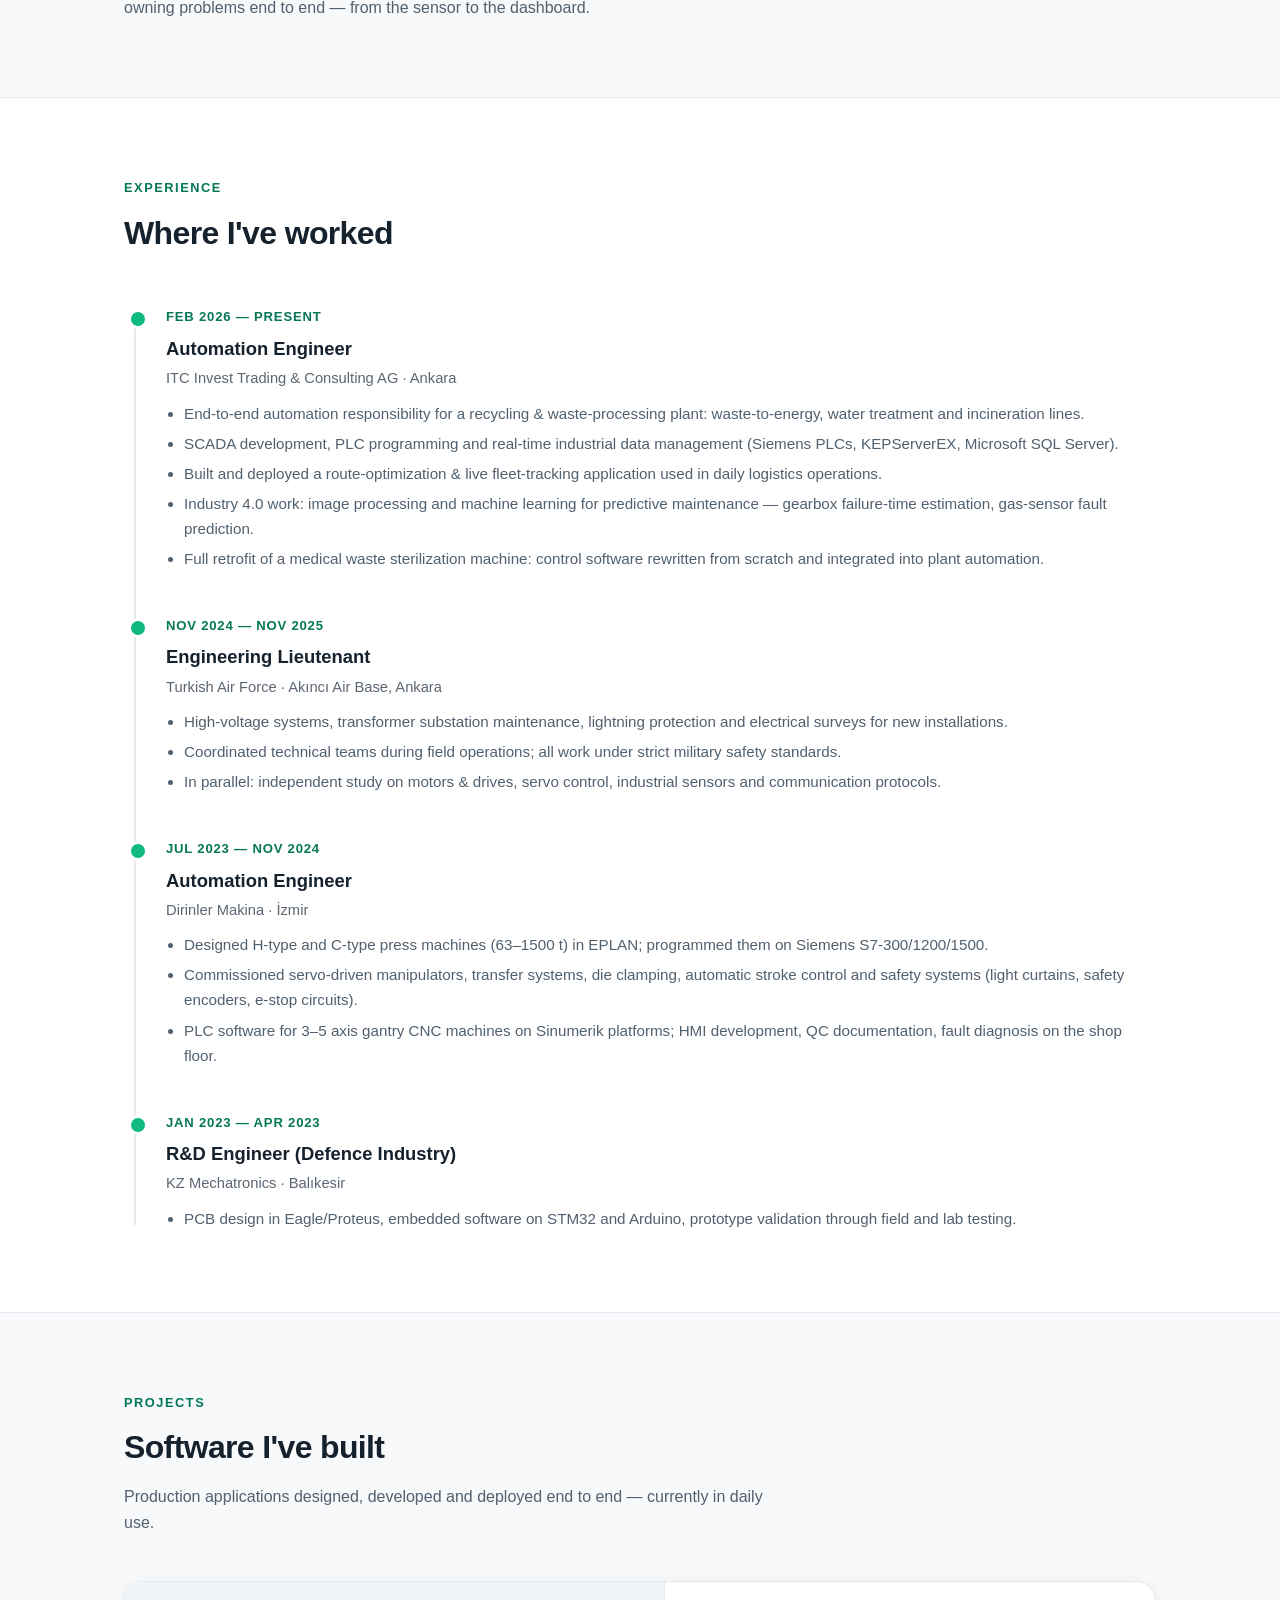
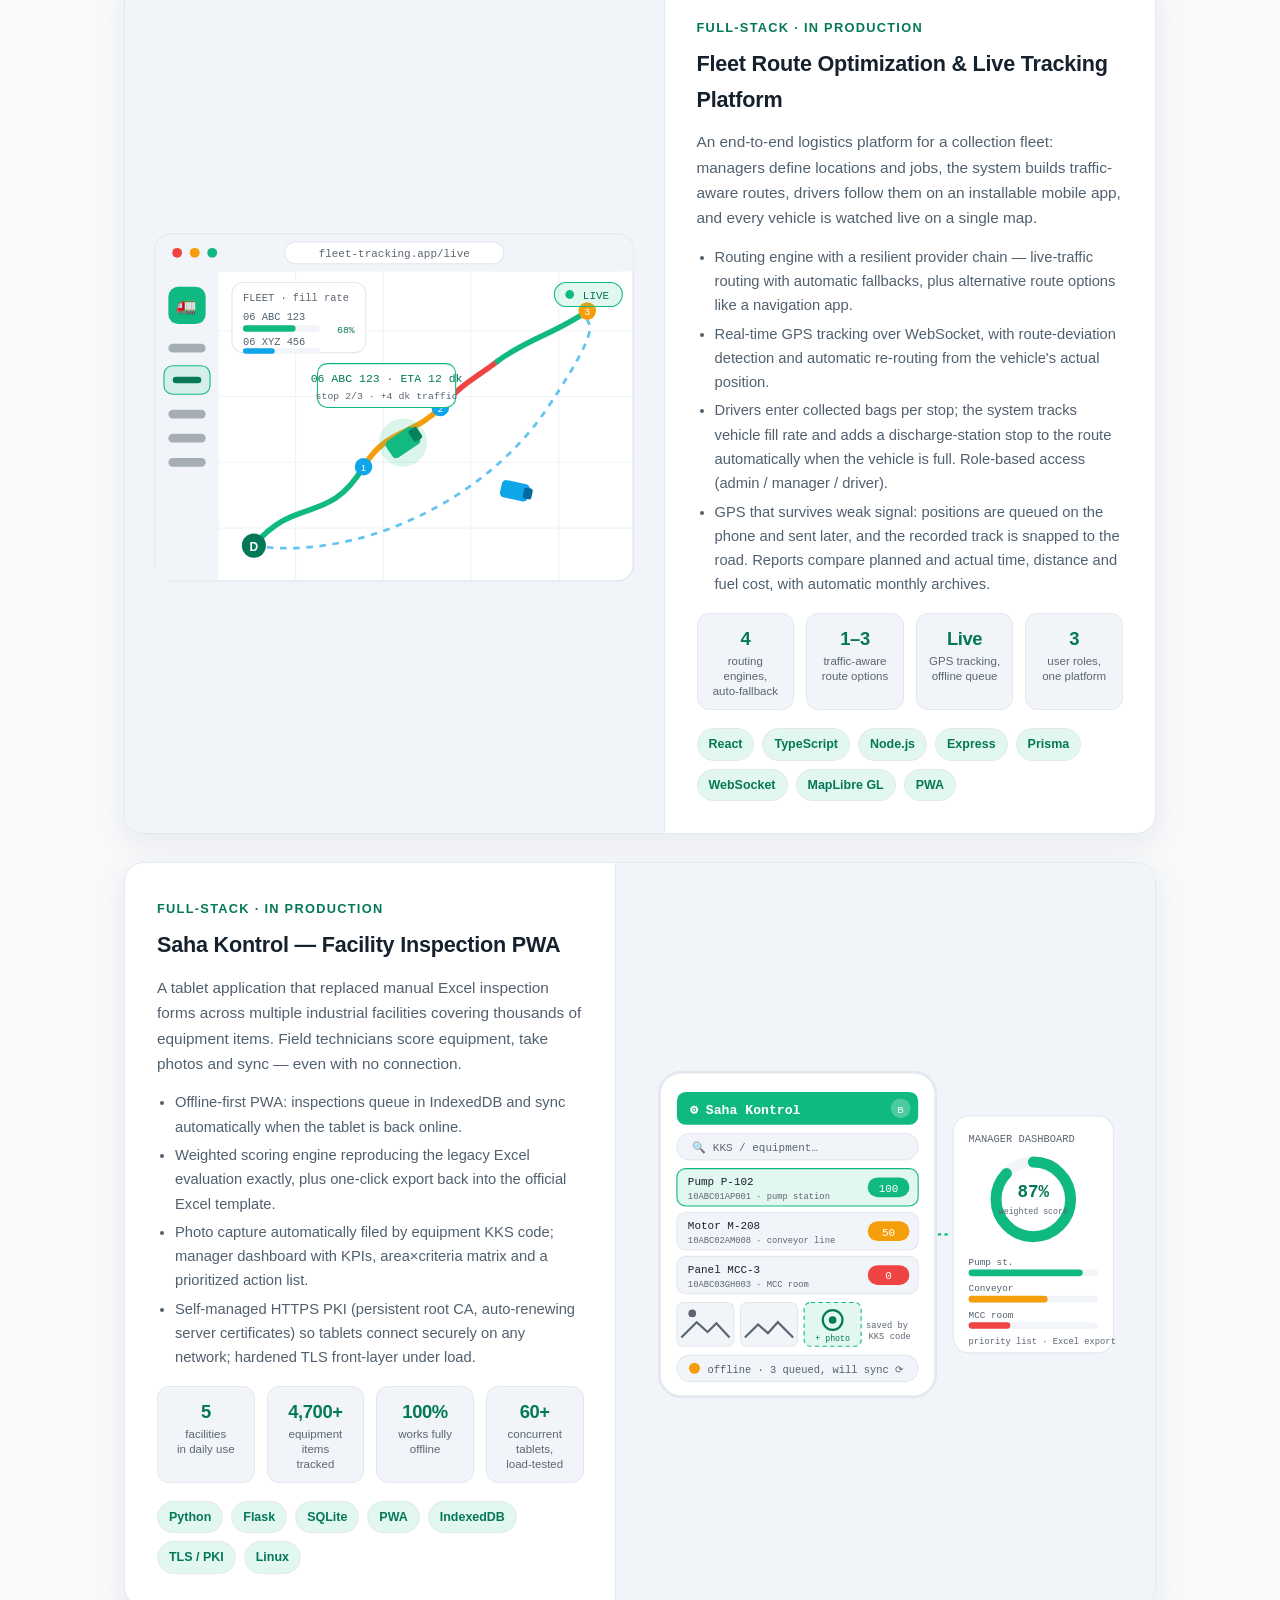
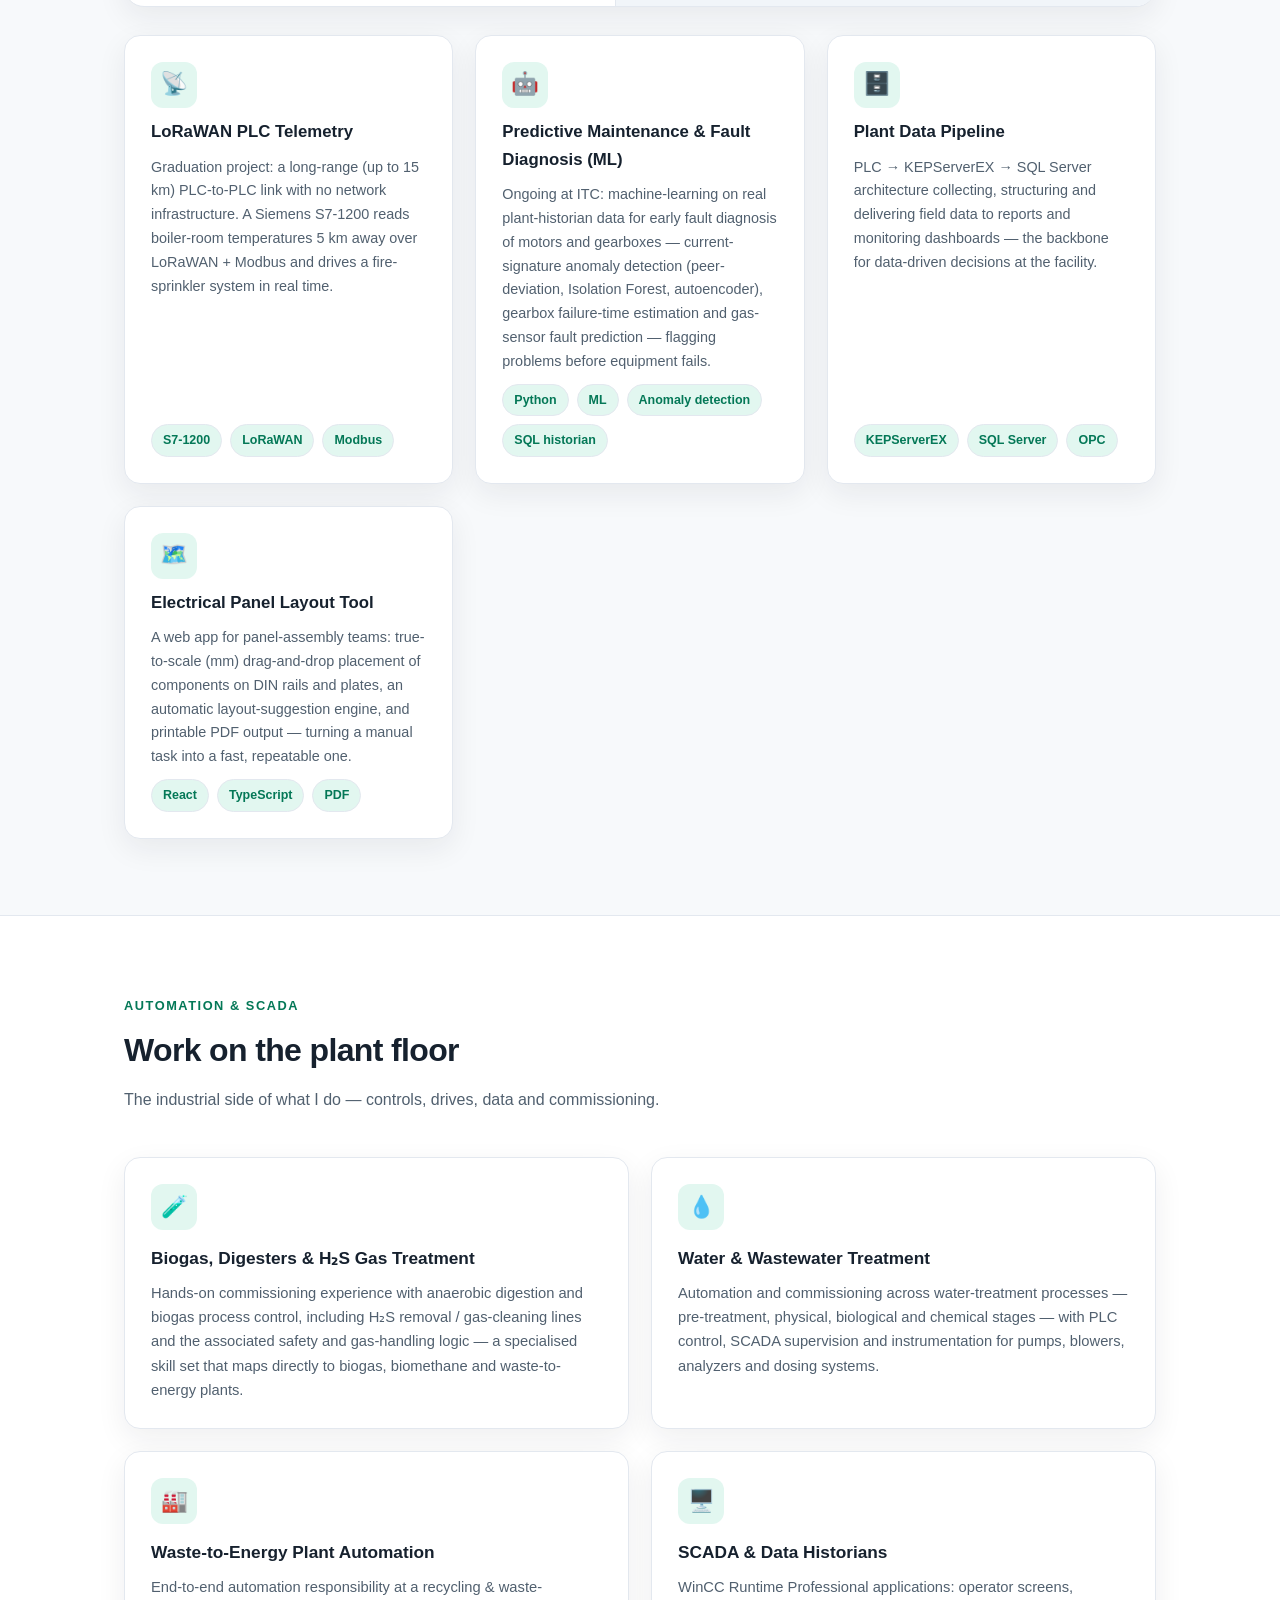
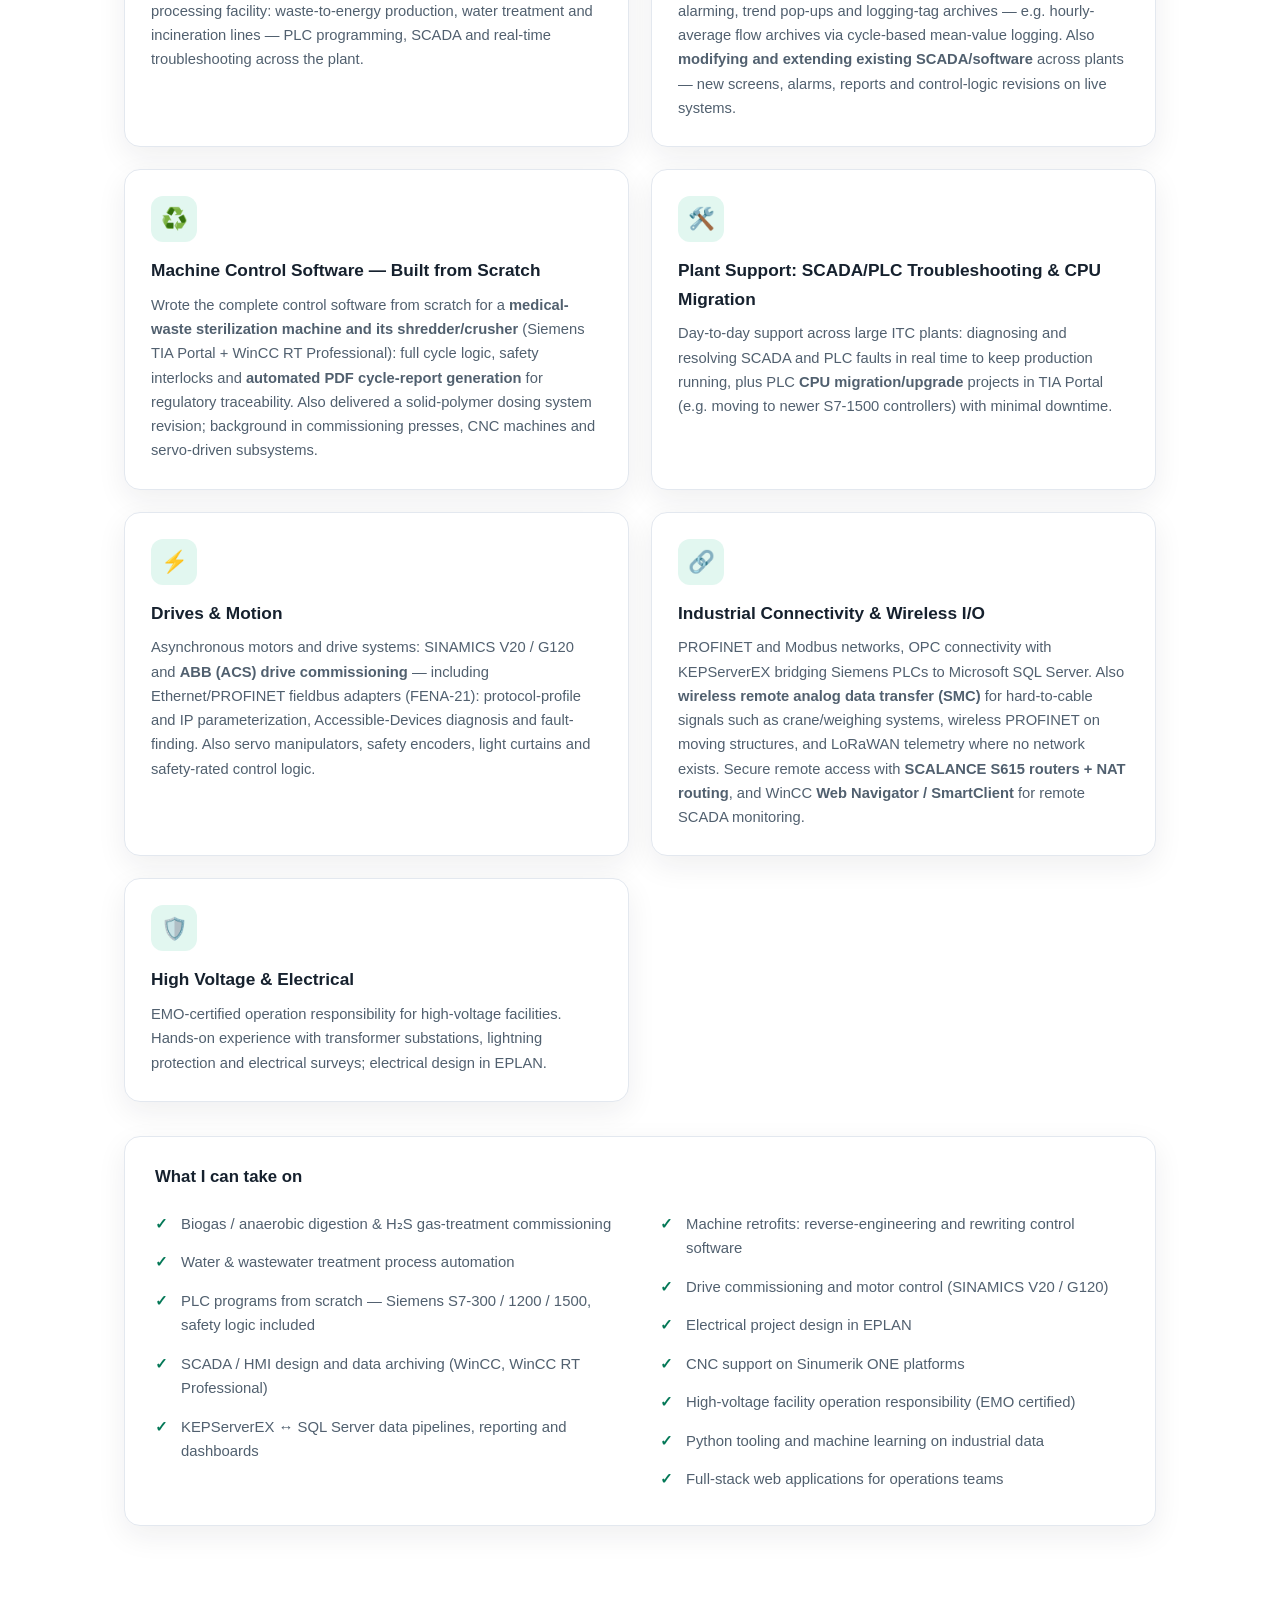
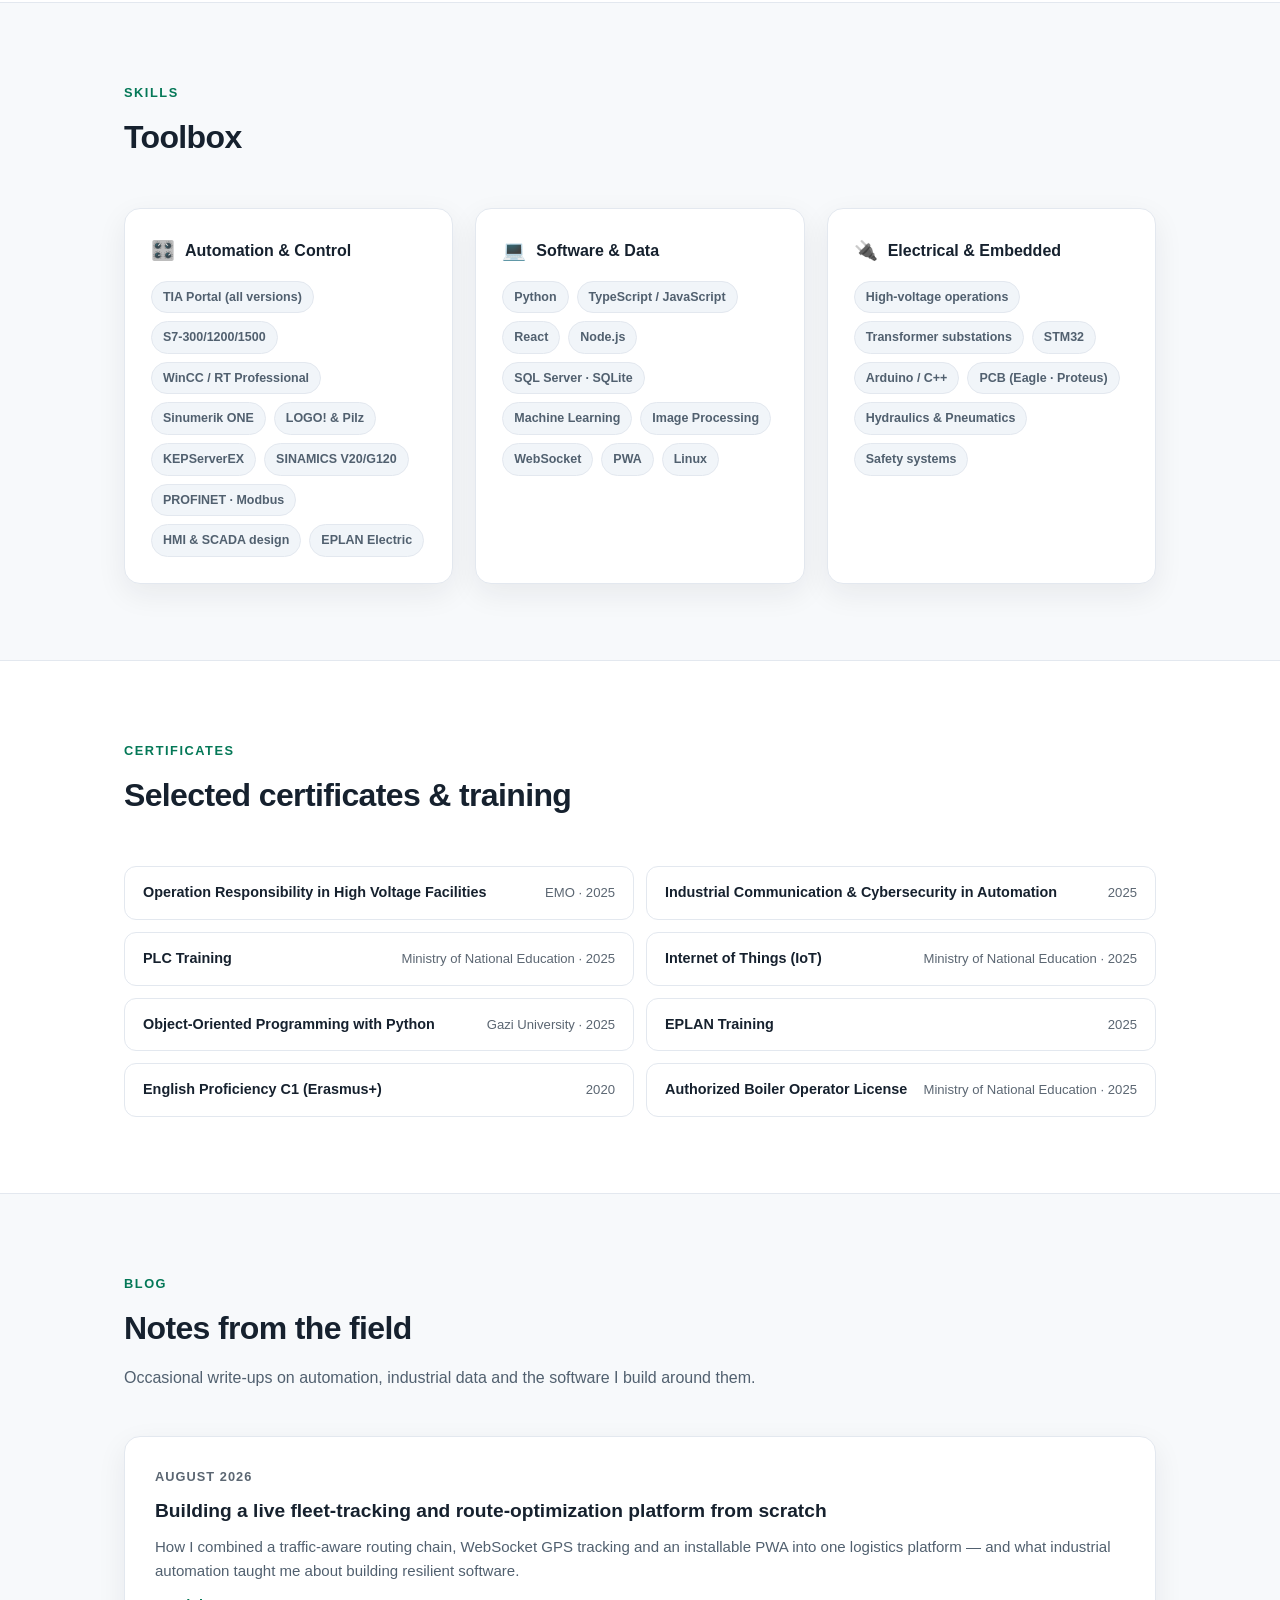
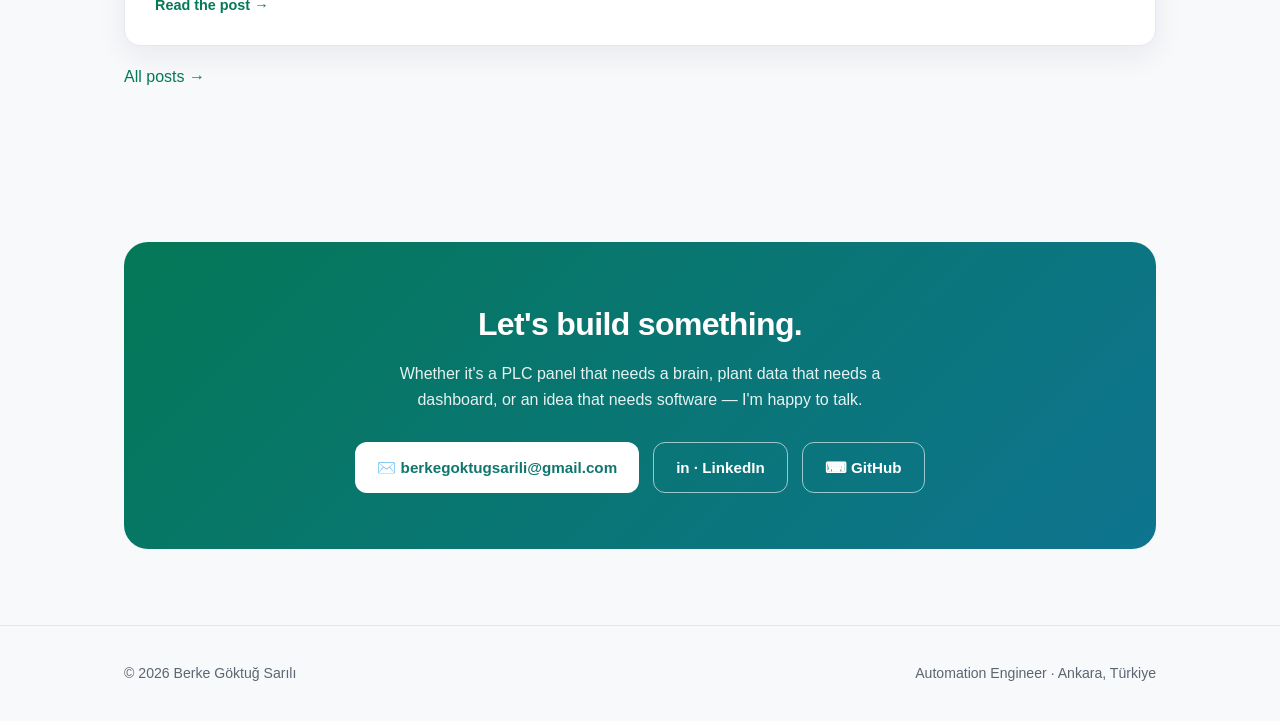
==== commit 85fafc8a: "Experience 2 yrs; ROTA section reflects current platform (no SMS); updated CV" ====
--- a/index.html
+++ b/index.html
@@ -100,7 +100,7 @@
       </div>
       <p class="hero-avail"><span class="dot"></span> Open to opportunities abroad · relocation-ready (Canada · Ireland · New Zealand)</p>
       <div class="hero-stats">
-        <div class="stat"><b>3+ yrs</b><span>industrial automation</span></div>
+        <div class="stat"><b>2 yrs</b><span>industrial automation</span></div>
         <div class="stat"><b>63–1500 t</b><span>press machines commissioned</span></div>
         <div class="stat"><b>3 apps</b><span>built &amp; running in production</span></div>
         <div class="stat"><b>15 km</b><span>LoRaWAN PLC telemetry link</span></div>
@@ -330,13 +330,13 @@
           <ul>
             <li>Routing engine with a resilient provider chain — live-traffic routing with automatic fallbacks, plus alternative route options like a navigation app.</li>
             <li>Real-time GPS tracking over WebSocket, with route-deviation detection and automatic re-routing from the vehicle's actual position.</li>
-            <li>Automated SMS flow with per-stop delivery codes, role-based access (admin / manager / driver) and fleet fill-rate calculation.</li>
-            <li>Reporting with fuel-cost and CO₂ estimates, automatic monthly archives, and a driving simulator for testing.</li>
+            <li>Drivers enter collected bags per stop; the system tracks vehicle fill rate and adds a discharge-station stop to the route automatically when the vehicle is full. Role-based access (admin / manager / driver).</li>
+            <li>GPS that survives weak signal: positions are queued on the phone and sent later, and the recorded track is snapped to the road. Reports compare planned and actual time, distance and fuel cost, with automatic monthly archives.</li>
           </ul>
           <div class="proj-stats">
             <div class="ps"><b>4</b><span>routing engines,<br/>auto-fallback</span></div>
             <div class="ps"><b>1–3</b><span>traffic-aware<br/>route options</span></div>
-            <div class="ps"><b>2</b><span>automated SMS<br/>per stop</span></div>
+            <div class="ps"><b>Live</b><span>GPS tracking,<br/>offline queue</span></div>
             <div class="ps"><b>3</b><span>user roles,<br/>one platform</span></div>
           </div>
           <div class="chips">
